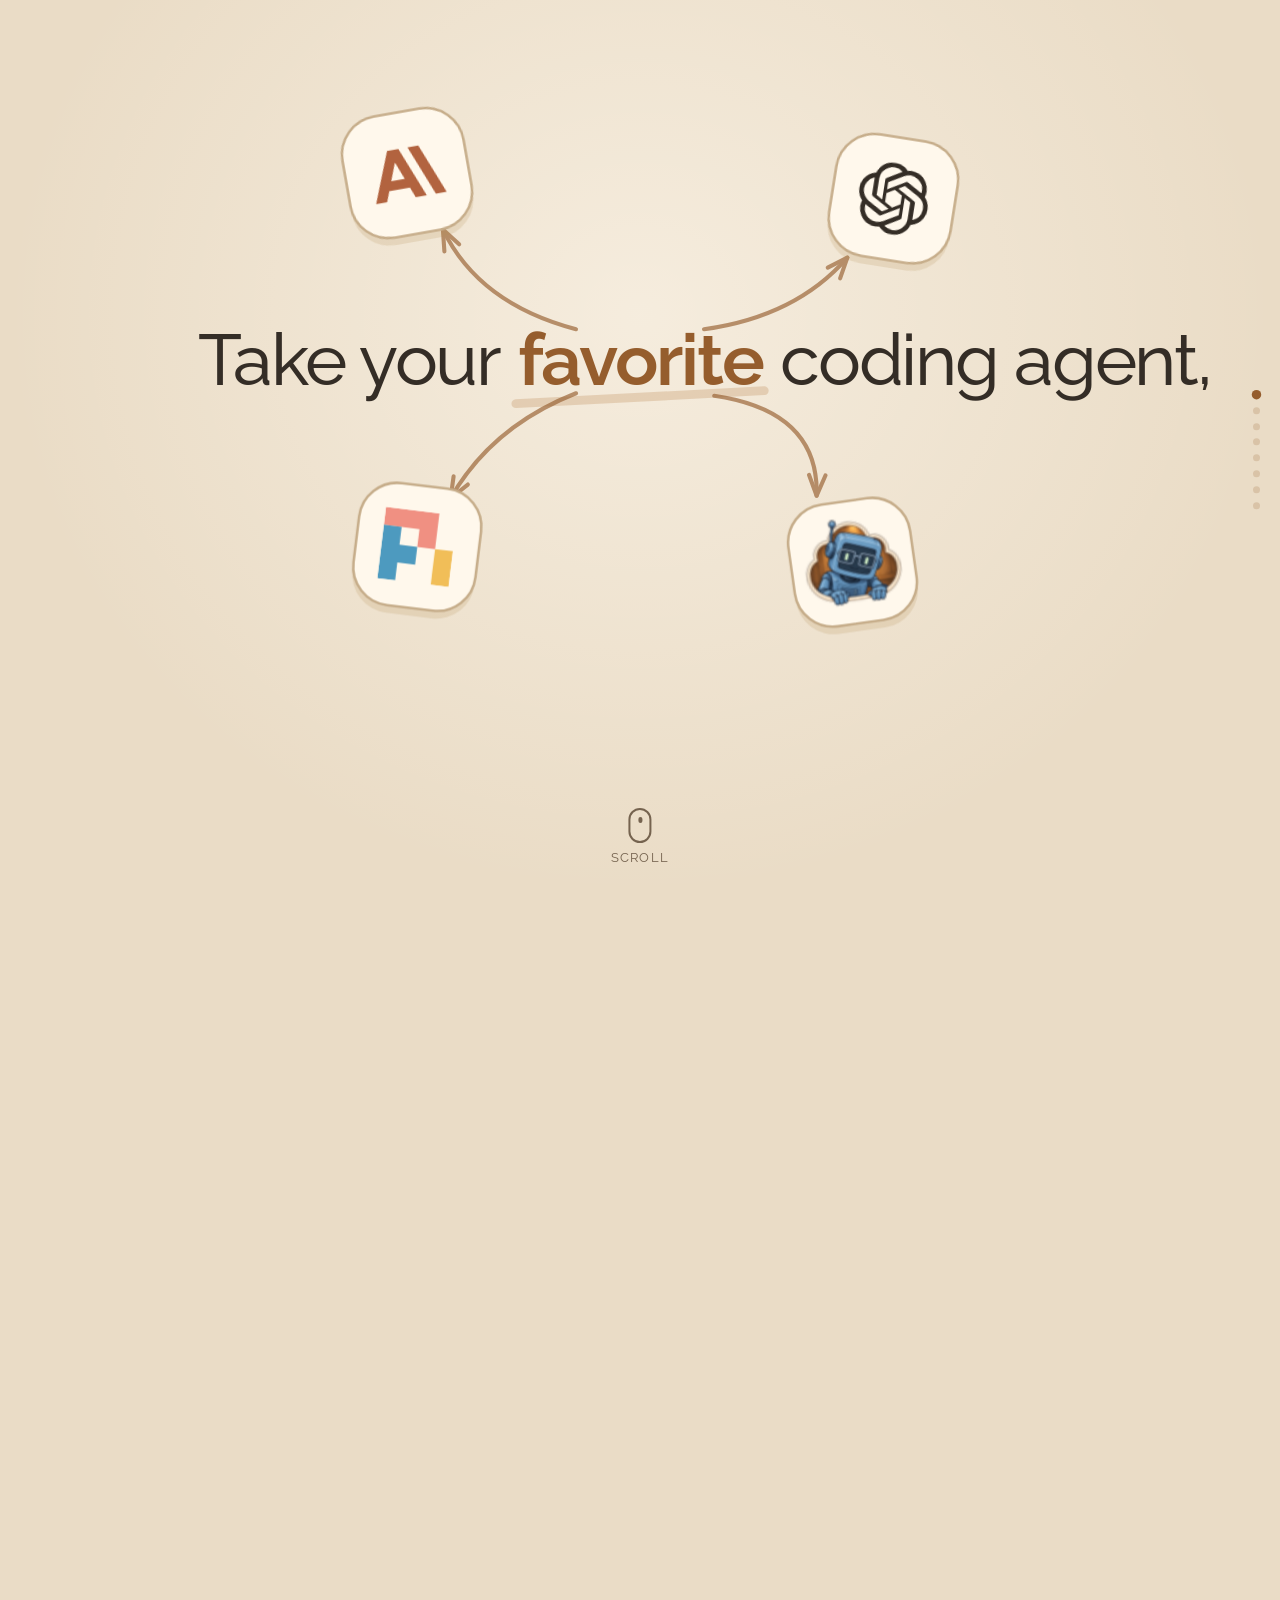
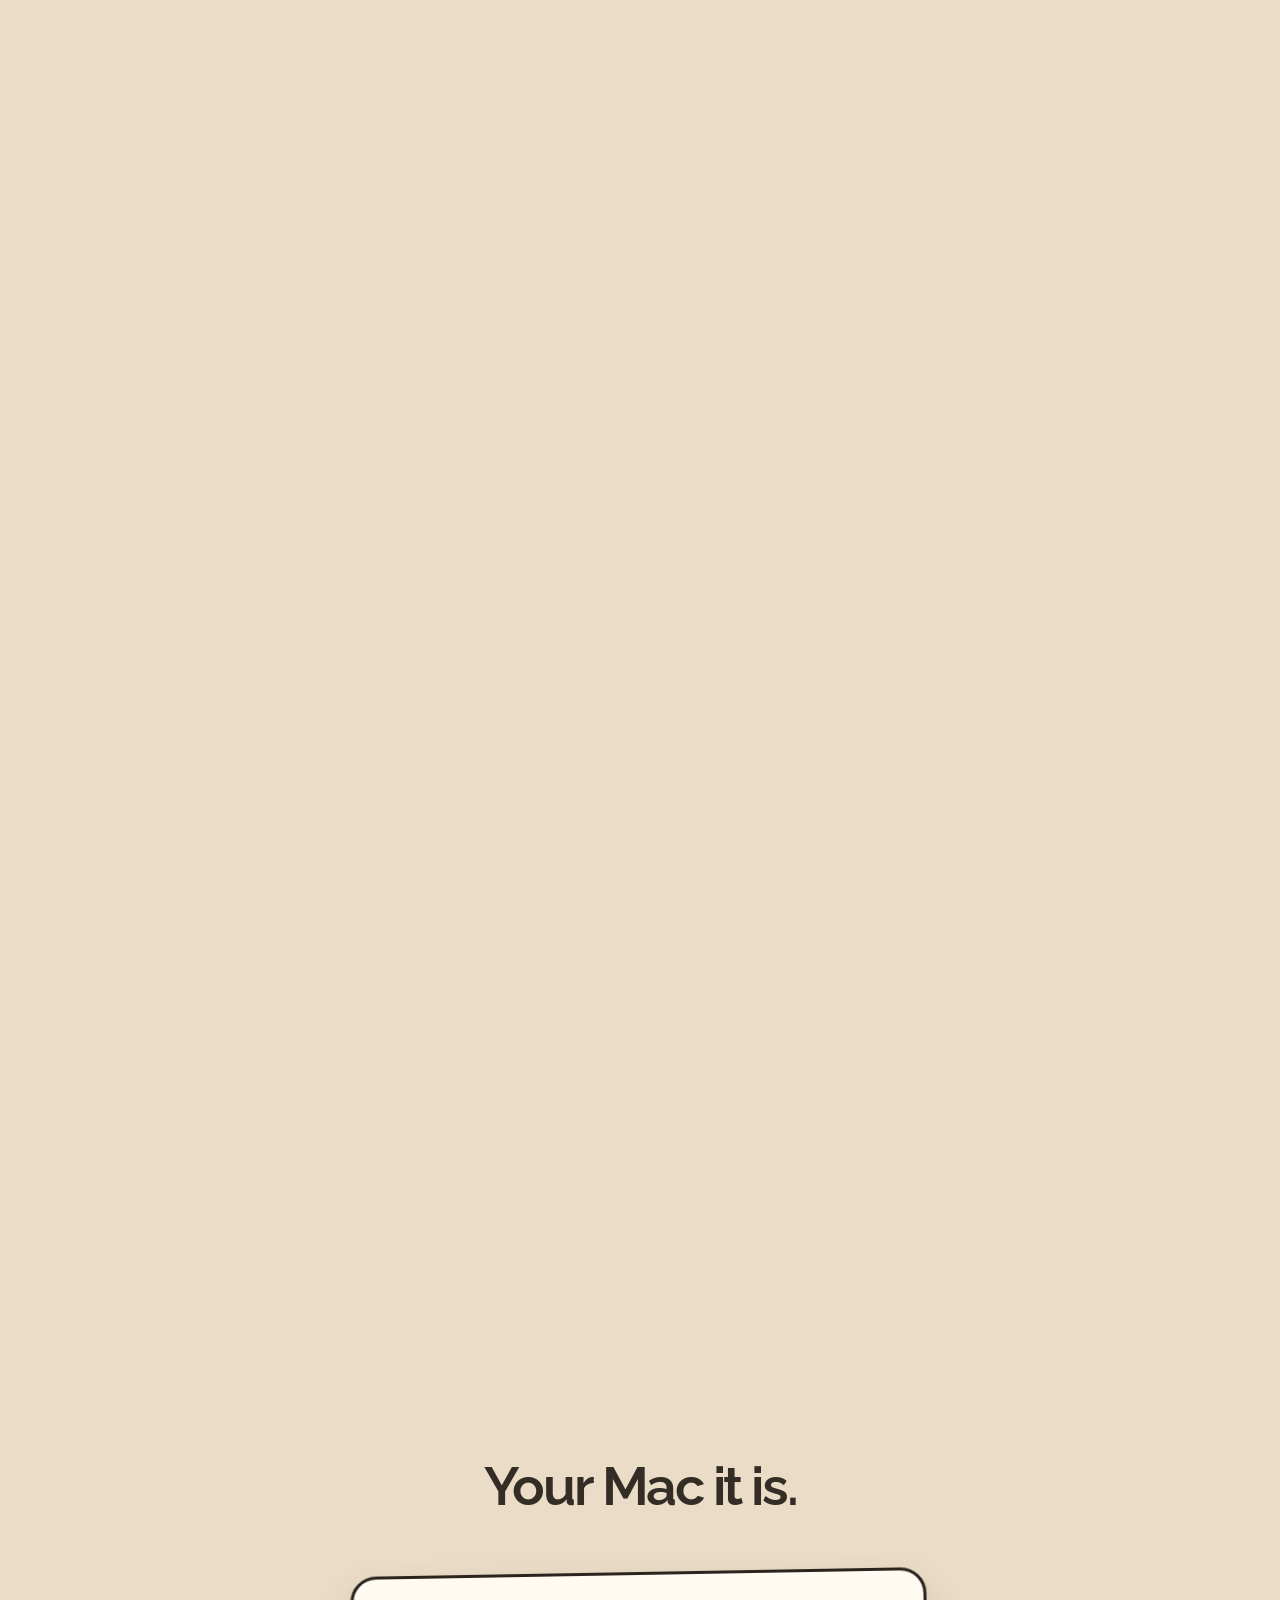
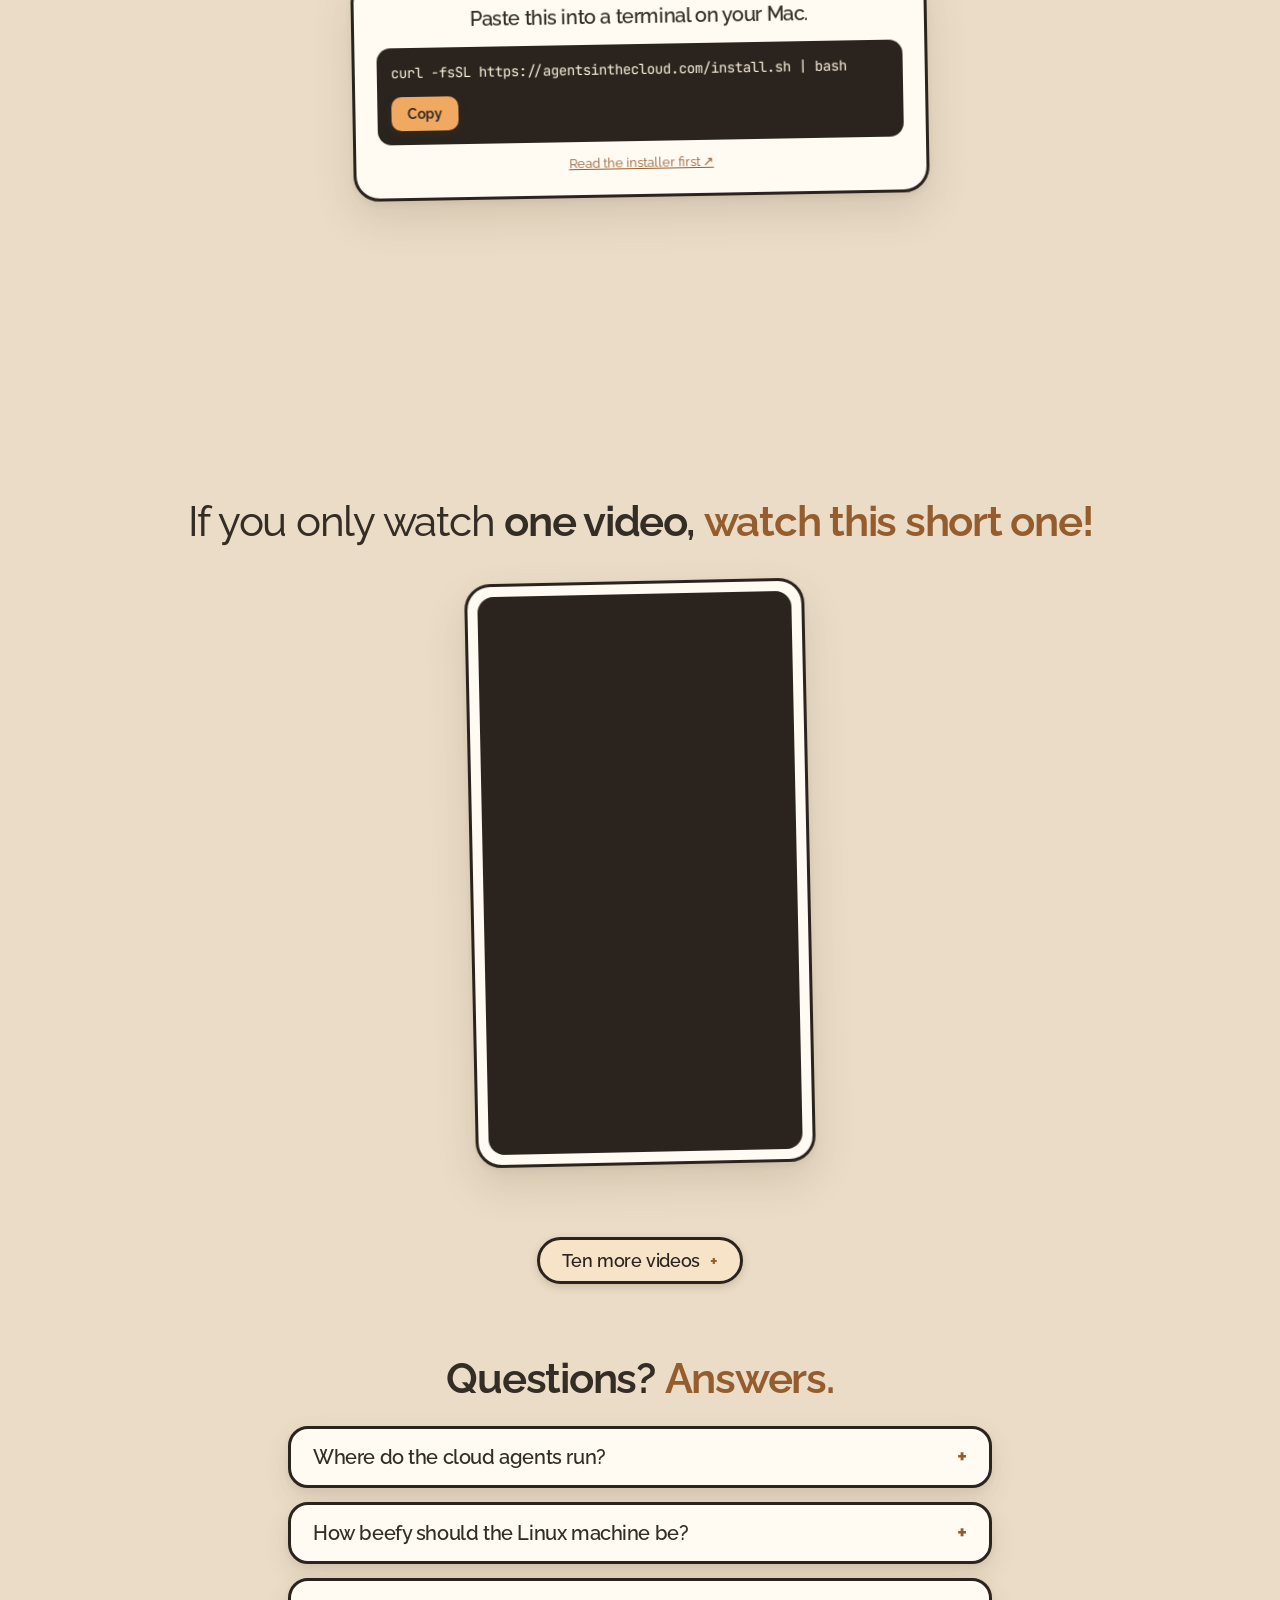
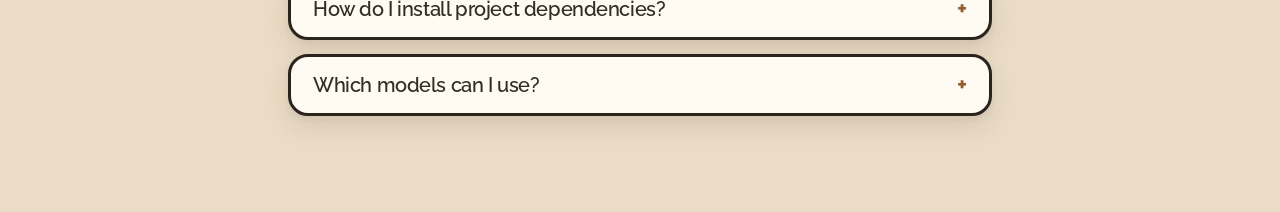
==== index.html @ cf8ebd89 "Add videos and an FAQ below the install steps After installing, people can learn more: one short vid" ====
<!doctype html>
<html lang="en">
<head>
  <meta charset="utf-8">
  <meta name="viewport" content="width=device-width, initial-scale=1">
  <meta name="description" content="AgentsInTheCloud — your coding agents, in their own environments, in the cloud. Free and open source.">
  <meta name="theme-color" content="#eadcc6">
  <link rel="icon" href="/favicon.ico" sizes="16x16 32x32 48x48">
  <link rel="icon" type="image/png" sizes="32x32" href="/favicon-32.png">
  <link rel="icon" type="image/png" sizes="16x16" href="/favicon-16.png">
  <link rel="apple-touch-icon" sizes="180x180" href="/apple-touch-icon.png">
  <title>AgentsInTheCloud</title>
  <link rel="canonical" href="https://agentsinthecloud.com/">
  <!-- link previews (Open Graph is also read by LinkedIn, Slack, Discord, iMessage and WhatsApp) -->
  <meta property="og:type" content="website">
  <meta property="og:site_name" content="AgentsInTheCloud">
  <meta property="og:url" content="https://agentsinthecloud.com/">
  <meta property="og:title" content="AgentsInTheCloud">
  <meta property="og:description" content="Your coding agents, in their own environments, in the cloud. Free and open source.">
  <meta property="og:image" content="https://agentsinthecloud.com/assets/og-image.jpg">
  <meta property="og:image:type" content="image/jpeg">
  <meta property="og:image:width" content="1200">
  <meta property="og:image:height" content="630">
  <meta property="og:image:alt" content="AgentsInTheCloud, with robots forming the A and the T, above a cloud-shaped window full of robots at a workbench.">
  <meta name="twitter:card" content="summary_large_image">
  <meta name="twitter:site" content="@lucasmeijer">
  <meta name="twitter:creator" content="@lucasmeijer">
  <style>
    @font-face { font-family: 'Raleway'; font-style: normal; font-weight: 100 900; font-display: swap; src: url(/assets/fonts/raleway.woff2) format('woff2'); }
    @font-face { font-family: 'JetBrains Mono'; font-style: normal; font-weight: 400; font-display: swap; src: url(/assets/fonts/jetbrains-mono-latin-400-normal.woff2) format('woff2'); }
    :root { color-scheme: light; --font-sans: "Raleway", system-ui, sans-serif; --font-mono: "JetBrains Mono", ui-monospace, Menlo, Consolas, monospace; --color-bg: #eadcc6; --color-text: #342d26; --color-text-muted: #75634f; --color-accent: #955d2d; --ink: #2b241e; font-family: var(--font-sans); background: var(--color-bg); color: var(--color-text); }
    * { box-sizing: border-box; }
    html, body { margin: 0; background: var(--color-bg); }
    :root { font-variant-numeric: lining-nums; }
    body { background: radial-gradient(ellipse at 50% 35%, #fffaf18c, transparent 70%) fixed, var(--color-bg); overflow-x: hidden; }

    /* ---------- pinned story ---------- */
    .story { position: relative; height: 100svh; overflow: hidden; }
    .stage { position: absolute; inset: 0; width: 100%; height: 100%; display: block; }
    /* positioned by story.js so the text sits right under the graphics, in stage units */
    .captions { position: absolute; left: 0; top: 0; width: 100%; text-align: center; pointer-events: none; z-index: 2; }
    .caption { position: absolute; left: 0; right: 0; top: 0; margin: 0 auto; font-size: 1em; font-weight: 450; letter-spacing: -.03em; line-height: 1.2; opacity: 0; visibility: hidden; text-wrap: balance; }
    .caption .strong { font-weight: 650; }
    .caption .accent { font-weight: 650; }
    /* karaoke: words start dim and light up on their beat */
    .caption .kw { color: #342d2633; }
    .sr-only { position: absolute; width: 1px; height: 1px; overflow: hidden; clip: rect(0 0 0 0); white-space: nowrap; }
    .caption .w { display: inline-block; }
    .scroll-hint { position: absolute; left: 50%; bottom: clamp(1rem, 4vh, 2.2rem); transform: translateX(-50%); color: var(--color-text-muted); font-size: .8rem; letter-spacing: .08em; text-transform: uppercase; display: flex; flex-direction: column; align-items: center; gap: .4rem; z-index: 2; }
    .scroll-hint span { display: block; width: 1.4rem; height: 2.2rem; border: 2px solid currentColor; border-radius: 1rem; position: relative; }
    .scroll-hint span::after { content: ""; position: absolute; left: 50%; top: .4rem; width: 4px; height: 6px; margin-left: -2px; border-radius: 2px; background: currentColor; animation: wheel 1.6s ease-in-out infinite; }
    @keyframes wheel { 0% { transform: translateY(0); opacity: 1 } 80% { transform: translateY(.7rem); opacity: 0 } 100% { opacity: 0 } }
    .progress { position: absolute; right: clamp(.6rem, 1.6vw, 1.4rem); top: 50%; transform: translateY(-50%); display: grid; gap: .55rem; z-index: 2; }
    .progress i { display: block; width: 7px; height: 7px; border-radius: 50%; background: #955d2d33; transition: background .3s, transform .3s; }
    .progress i.on { background: var(--color-accent); transform: scale(1.35); }

    /* svg bits */
    .mono { font-family: var(--font-mono); }
    .sans { font-family: var(--font-sans); }
    .beam { fill: none; stroke-linecap: round; }
    .beam-dash { stroke-dasharray: 2 14; animation: flow 1.1s linear infinite; }
    .beam-dash.rev { animation-direction: reverse; }
    @keyframes flow { to { stroke-dashoffset: -32; } }
    .blink { animation: blink 1.1s steps(2, start) infinite; }
    .blink2 { animation: blink 0.7s steps(2, start) infinite; }
    @keyframes blink { to { visibility: hidden; } }
    .glow { animation: glow 2.4s ease-in-out infinite; }
    .spin { transform-box: fill-box; transform-origin: center; animation: spin .8s linear infinite; }
    @keyframes spin { to { transform: rotate(360deg); } }
    @keyframes glow { 50% { opacity: .55; } }

    /* ---------- icons: lift on hover, playful tooltip ---------- */
    .stage { pointer-events: none; }
    .stage .live { pointer-events: auto; cursor: pointer; }
    .stage .hov { transition: transform .18s cubic-bezier(.3, 1.6, .5, 1); transform-box: fill-box; transform-origin: center; }
    .stage .live:hover .hov { transform: translateY(-6px) rotate(-2deg); }
    .stage .live[data-choice]:hover .hov { transform: translateY(-10px) rotate(-1deg); }
    .tip { position: fixed; z-index: 50; width: max-content; max-width: 250px; padding: 12px 14px 11px; border: 2px solid var(--ink); border-radius: 14px; background: #fffaf2; color: var(--color-text); font-size: 13.5px; line-height: 1.45; box-shadow: 0 3px 6px #58432f12, 0 12px 28px #58432f26; pointer-events: none; opacity: 0; transform: translateY(6px) scale(.96) rotate(-1deg); transform-origin: var(--nub, 50%) 100%; transition: opacity .14s, transform .2s cubic-bezier(.3, 1.6, .5, 1); }
    .tip[data-side="bottom"] { transform-origin: var(--nub, 50%) 0; transform: translateY(-6px) scale(.96) rotate(1deg); }
    .tip.on { opacity: 1; transform: none; }
    .tip strong { display: block; font-size: 15px; font-weight: 700; letter-spacing: -.01em; margin-bottom: 2px; }
    .tip em:empty { display: none; }
    .tip em { display: block; margin-top: 6px; font-style: normal; font-weight: 600; font-size: 12px; color: var(--color-accent); }
    .tip::after { content: ""; position: absolute; left: calc(var(--nub, 50%) - 8px); bottom: -9px; width: 14px; height: 14px; background: #fffaf2; border: 2px solid var(--ink); border-top: 0; border-left: 0; transform: rotate(45deg); }
    .tip[data-side="bottom"]::after { bottom: auto; top: -9px; transform: rotate(-135deg); }

    /* ---------- next steps (revealed after picking Mac or server) ---------- */
    .next { min-height: 100svh; padding: clamp(3rem, 9vh, 6rem) 16px 4rem; display: flex; flex-direction: column; align-items: center; justify-content: center; text-align: center; }
    .next[data-kind="mac"] [data-for="server"], .next[data-kind="server"] [data-for="mac"] { display: none; }
    .next-title { margin: 0; font-size: clamp(2rem, 4.4vw, 3.4rem); font-weight: 650; letter-spacing: -.045em; }
    .next-title .accent { color: var(--color-accent); }
    .steps { list-style: none; margin: clamp(2rem, 6vh, 3.5rem) 0 0; padding: 0; display: grid; grid-template-columns: minmax(0, 1fr) minmax(0, 1fr) minmax(0, 1.5fr); gap: clamp(18px, 3vw, 36px); width: min(100%, 72rem); align-items: stretch; }
    .step { min-width: 0; position: relative; background: #fffaf2; border: 3px solid var(--ink); border-radius: 26px; box-shadow: 0 3px 6px #58432f12, 0 18px 40px #58432f26; padding: 34px 22px 24px; display: flex; flex-direction: column; align-items: center; gap: 14px; }
    .step:nth-child(1) { transform: rotate(-1.5deg); }
    .step:nth-child(2) { transform: rotate(1deg); }
    .next[data-kind="mac"] .steps { grid-template-columns: minmax(0, 36rem); justify-content: center; }
    .next[data-kind="mac"] .step--cmd { transform: rotate(-1deg); padding-top: 28px; }
    .why { border: 2px solid var(--ink); background: #f6e3c8; color: var(--ink); border-radius: 999px; padding: 4px 14px; font: 650 13px var(--font-sans); cursor: help; box-shadow: 0 3px 8px #58432f26; transition: transform .18s cubic-bezier(.3, 1.6, .5, 1); }
    .why:hover { transform: translateY(-3px) rotate(-3deg); }
    .step p a { color: var(--color-accent); text-underline-offset: 3px; }
    .hicons { display: flex; gap: 12px; }
    .step p { margin: 0; font-size: clamp(1.05rem, 1.6vw, 1.3rem); font-weight: 550; letter-spacing: -.02em; line-height: 1.3; text-wrap: balance; }
    .num { position: absolute; top: -20px; left: 50%; margin-left: -20px; width: 40px; height: 40px; border-radius: 50%; display: grid; place-items: center; background: var(--color-accent); color: #fff8ec; font-weight: 700; border: 3px solid var(--ink); }
    .hicon { display: grid; place-items: center; width: 78px; height: 78px; border-radius: 24px; background: #fff8ec; border: 1.5px solid #c6ad8a; box-shadow: 0 5px 12px #58432f26; transition: transform .18s cubic-bezier(.3, 1.6, .5, 1); }
    a.hicon:hover { transform: translateY(-6px) rotate(-3deg); }
    .hicon img { width: 46px; height: 46px; object-fit: contain; }
    .cmd { width: 100%; background: var(--ink); border-radius: 14px; padding: 14px; text-align: left; }
    .cmd code { display: block; color: #fff4df; font: 14px/1.7 var(--font-mono); white-space: pre-wrap; overflow-wrap: anywhere; }
    .copy { margin-top: 12px; border: 0; border-radius: 10px; padding: 9px 16px; background: #f0a960; color: var(--ink); font: 650 14px var(--font-sans); cursor: pointer; box-shadow: 0 3px 8px #58432f33; }
    .copy:active { transform: translateY(2px); box-shadow: 0 1px 3px #58432f26; }

    /* ---------- learn more: one video, more videos, FAQ ---------- */
    .learn { padding: 2rem 16px 6rem; display: flex; flex-direction: column; align-items: center; gap: clamp(3rem, 8vh, 5rem); }
    .learn h2 { margin: 0; font-size: clamp(1.8rem, 3.4vw, 2.6rem); font-weight: 450; letter-spacing: -.03em; line-height: 1.1; text-align: center; text-wrap: balance; }
    .learn h2 .strong, .learn h2 .accent { font-weight: 650; }
    .learn h2 .accent { color: var(--color-accent); }
    .one-video { display: flex; flex-direction: column; align-items: center; gap: clamp(1.5rem, 4vh, 2.5rem); }
    .frame { background: #fffaf2; border: 3px solid var(--ink); border-radius: 26px; box-shadow: 0 3px 6px #58432f12, 0 18px 40px #58432f26; padding: 10px; }
    .frame .video { border-radius: 16px; overflow: hidden; background: var(--ink); }
    .video iframe { display: block; width: 100%; height: 100%; border: 0; }
    .one-video .frame { width: min(100%, 340px); transform: rotate(-1.2deg); }
    .one-video .video { aspect-ratio: 1080 / 1920; }
    .more { width: min(100%, 72rem); text-align: center; }
    .more > summary, .faq summary { list-style: none; cursor: pointer; }
    .more > summary::-webkit-details-marker, .faq summary::-webkit-details-marker { display: none; }
    .more > summary { display: flex; width: fit-content; margin: 0 auto; align-items: center; gap: 10px; border: 3px solid var(--ink); background: #f6e3c8; color: var(--ink); border-radius: 999px; padding: 10px 22px; font-size: 1.15rem; font-weight: 550; letter-spacing: -.02em; box-shadow: 0 3px 8px #58432f33; transition: transform .18s cubic-bezier(.3, 1.6, .5, 1); }
    .more > summary:hover { transform: translateY(-3px) rotate(-1.5deg); }
    .more > summary::after, .faq summary::after { content: "+"; font-weight: 700; color: var(--color-accent); transition: transform .2s; }
    .more[open] > summary::after, .faq details[open] summary::after { transform: rotate(45deg); }
    .video-grid { list-style: none; margin: 2.5rem 0 0; padding: 0; width: 100%; display: grid; grid-template-columns: repeat(auto-fill, minmax(min(100%, 26rem), 1fr)); gap: clamp(20px, 3vw, 36px); }
    .video-grid li { display: flex; flex-direction: column; gap: 12px; text-align: left; }
    .video-grid li:nth-child(odd) .frame { transform: rotate(-.6deg); }
    .video-grid li:nth-child(even) .frame { transform: rotate(.6deg); }
    .video-grid h3 { margin: 0 6px; font-size: clamp(1.1rem, 1.6vw, 1.3rem); font-weight: 550; letter-spacing: -.02em; }
    .video-grid .video { aspect-ratio: 16 / 9; }
    .faq { width: min(100%, 44rem); display: flex; flex-direction: column; gap: 1.5rem; }
    .faq-list { display: grid; gap: 14px; }
    .faq details { background: #fffaf2; border: 3px solid var(--ink); border-radius: 20px; box-shadow: 0 3px 6px #58432f12, 0 10px 24px #58432f1f; }
    .faq summary { display: flex; justify-content: space-between; align-items: center; gap: 16px; padding: 16px 22px; font-size: clamp(1.1rem, 1.6vw, 1.3rem); font-weight: 550; letter-spacing: -.02em; }
    .faq summary::after { font-size: 1.5rem; line-height: 1; }
    .faq details p { margin: 0; padding: 0 22px 18px; font-size: clamp(1.05rem, 1.4vw, 1.15rem); font-weight: 450; letter-spacing: -.01em; line-height: 1.5; color: var(--color-text); }
    .small { font-size: 13px; color: var(--color-accent); }
    @media (max-width: 1120px) { .steps { grid-template-columns: minmax(0, 36rem); justify-content: center; gap: 34px; } }
    @media (max-width: 760px) { .step:nth-child(n) { transform: none; } }
    @media (prefers-reduced-motion: reduce) { .beam-dash, .blink, .blink2, .glow, .spin, .scroll-hint span::after { animation: none; } }
  </style>
</head>
<body>

<section class="story" id="story">
  <div class="progress" aria-hidden="true"><i></i><i></i><i></i><i></i><i></i><i></i><i></i><i></i></div>
  <div class="scroll-hint" aria-hidden="true"><span></span>Scroll</div>

  <svg class="stage" id="stage" viewBox="0 225 1600 905" preserveAspectRatio="xMidYMid meet" role="img" aria-label="An animated story: coding agents move from your laptop into isolated cloud environments.">
    <defs>
      <filter id="card-shadow" x="-30%" y="-30%" width="160%" height="160%"><feGaussianBlur stdDeviation="10"/></filter>
      <filter id="tile-shadow" x="-40%" y="-40%" width="180%" height="180%"><feGaussianBlur stdDeviation="5"/></filter>
      <filter id="soft" x="-20%" y="-20%" width="140%" height="140%"><feGaussianBlur stdDeviation="14"/></filter>
      <filter id="softer" x="-50%" y="-50%" width="200%" height="200%"><feGaussianBlur stdDeviation="30"/></filter>
      <linearGradient id="wallpaper" x1="0" y1="0" x2="0.4" y2="1">
        <stop offset="0" stop-color="#f6c48a"/><stop offset=".5" stop-color="#d9825a"/><stop offset="1" stop-color="#7b4b5e"/>
      </linearGradient>
      <linearGradient id="closetIn" x1="0" y1="0" x2="0" y2="1">
        <stop offset="0" stop-color="#4a372b"/><stop offset=".55" stop-color="#5e4636"/><stop offset="1" stop-color="#3b2c22"/>
      </linearGradient>
      <radialGradient id="lampGlow" cx=".5" cy="0" r="1">
        <stop offset="0" stop-color="#ffd58a" stop-opacity=".75"/><stop offset=".6" stop-color="#ffc66b" stop-opacity=".12"/><stop offset="1" stop-color="#ffc66b" stop-opacity="0"/>
      </radialGradient>
      <radialGradient id="cloudFill" cx=".38" cy=".2" r=".95">
        <stop offset="0" stop-color="#fff6dc"/><stop offset=".55" stop-color="#edddba"/><stop offset="1" stop-color="#bca583"/>
      </radialGradient>
      <linearGradient id="cloudRim" x1="0" y1="0" x2=".3" y2="1"><stop stop-color="#fff9e5"/><stop offset=".5" stop-color="#dfc9a6"/><stop offset="1" stop-color="#947e63"/></linearGradient>
      <linearGradient id="aluLid" x1="0" y1="0" x2=".8" y2="1"><stop stop-color="#ece5cf"/><stop offset=".35" stop-color="#bac0b6"/><stop offset=".7" stop-color="#838f8b"/><stop offset="1" stop-color="#525f5f"/></linearGradient>
      <linearGradient id="aluBase" x1="0" y1="0" x2="0" y2="1"><stop stop-color="#e6e4d2"/><stop offset=".25" stop-color="#bac2b8"/><stop offset=".62" stop-color="#929f99"/><stop offset="1" stop-color="#556965"/></linearGradient>
      <linearGradient id="miniTop" x1="0" y1="0" x2=".8" y2="1"><stop stop-color="#ecdfbe"/><stop offset=".55" stop-color="#bfc5b6"/><stop offset="1" stop-color="#889991"/></linearGradient>
      <linearGradient id="miniFront" x1="0" y1="0" x2="0" y2="1"><stop stop-color="#a4b3a6"/><stop offset="1" stop-color="#5f7770"/></linearGradient>
      <linearGradient id="bezel" x1="0" y1="0" x2="1" y2="1"><stop stop-color="#3b4240"/><stop offset=".5" stop-color="#202b2c"/><stop offset="1" stop-color="#111b1d"/></linearGradient>
      <linearGradient id="choicePaper" x1="0" y1="0" x2=".65" y2="1"><stop stop-color="#fffaf0"/><stop offset=".6" stop-color="#f7eddc"/><stop offset="1" stop-color="#e8d8bd"/></linearGradient>
      <linearGradient id="choiceButton" x1="0" y1="0" x2="0" y2="1"><stop stop-color="#b77c48"/><stop offset=".45" stop-color="#986039"/><stop offset="1" stop-color="#77492d"/></linearGradient>
      <filter id="paint-grain" x="0" y="0" width="100%" height="100%">
        <feTurbulence type="fractalNoise" baseFrequency=".65" numOctaves="3" seed="8" result="grain"/>
        <feColorMatrix in="grain" type="saturate" values="0"/>
        <feComponentTransfer><feFuncA type="linear" slope=".12"/></feComponentTransfer>
        <feBlend in="SourceGraphic" mode="multiply"/>
        <feComposite in2="SourceGraphic" operator="in"/>
      </filter>
      <clipPath id="screenClip"><rect x="0" y="0" width="640" height="400" rx="10"/></clipPath>
      <marker id="arrowhead" markerWidth="8" markerHeight="8" refX="6" refY="3" orient="auto"><path d="M1 1 L6 3 L1 5" fill="none" stroke="#955d2d" stroke-linecap="round" stroke-linejoin="round"/></marker>
      <!-- brand marks, as on the homepage -->
      <symbol id="brand-claude" viewBox="0 0 24 24"><path fill="#b2633f" d="M17.3041 3.541h-3.6718l6.696 16.918H24Zm-10.6082 0L0 20.459h3.7442l1.3693-3.5527h7.0052l1.3693 3.5528h3.7442L10.5363 3.5409Zm-.3712 10.2232 2.2914-5.9456 2.2914 5.9456Z"/></symbol>
      <symbol id="brand-codex" viewBox="0 0 24 24"><path fill="#342d26" d="M22.2819 9.8211a5.9847 5.9847 0 0 0-.5157-4.9108 6.0462 6.0462 0 0 0-6.5098-2.9A6.0651 6.0651 0 0 0 4.9807 4.1818a5.9847 5.9847 0 0 0-3.9977 2.9 6.0462 6.0462 0 0 0 .7427 7.0966 5.98 5.98 0 0 0 .511 4.9107 6.051 6.051 0 0 0 6.5146 2.9001A5.9847 5.9847 0 0 0 13.2599 24a6.0557 6.0557 0 0 0 5.7718-4.2058 5.9894 5.9894 0 0 0 3.9977-2.9001 6.0557 6.0557 0 0 0-.7475-7.0729zm-9.022 12.6081a4.4755 4.4755 0 0 1-2.8764-1.0408l.1419-.0804 4.7783-2.7582a.7948.7948 0 0 0 .3927-.6813v-6.7369l2.02 1.1686a.071.071 0 0 1 .038.052v5.5826a4.504 4.504 0 0 1-4.4945 4.4944zm-9.6607-4.1254a4.4708 4.4708 0 0 1-.5346-3.0137l.142.0852 4.783 2.7582a.7712.7712 0 0 0 .7806 0l5.8428-3.3685v2.3324a.0804.0804 0 0 1-.0332.0615L9.74 19.9502a4.4992 4.4992 0 0 1-6.1408-1.6464zM2.3408 7.8956a4.485 4.485 0 0 1 2.3655-1.9728V11.6a.7664.7664 0 0 0 .3879.6765l5.8144 3.3543-2.0201 1.1685a.0757.0757 0 0 1-.071 0l-4.8303-2.7865A4.504 4.504 0 0 1 2.3408 7.872zm16.5963 3.8558L13.1038 8.364 15.1192 7.2a.0757.0757 0 0 1 .071 0l4.8303 2.7913a4.4944 4.4944 0 0 1-.6765 8.1042v-5.6772a.79.79 0 0 0-.407-.667zm2.0107-3.0231l-.142-.0852-4.7735-2.7818a.7759.7759 0 0 0-.7854 0L9.409 9.2297V6.8974a.0662.0662 0 0 1 .0284-.0615l4.8303-2.7866a4.4992 4.4992 0 0 1 6.6802 4.66zM8.3065 12.863l-2.02-1.1638a.0804.0804 0 0 1-.038-.0567V6.0742a4.4992 4.4992 0 0 1 7.3757-3.4537l-.142.0805L8.704 5.459a.7948.7948 0 0 0-.3927.6813zm1.0976-2.3654l2.602-1.4998 2.6069 1.4998v2.9994l-2.5974 1.4997-2.6067-1.4997Z"/></symbol>
      <symbol id="brand-pi" viewBox="0 0 24 24"><path d="M18 12h-6V6H0V0h18v12Z" fill="#F09082"/><path d="M6 24H0V6h6v6h6v6H6v6Z" fill="#4D9ABF"/><path d="M24 24h-6V12h6v12Z" fill="#F1BE58"/></symbol>

      <!-- ===== app icons (60x60) ===== -->
      <symbol id="spark" viewBox="-50 -50 100 100">
        <g fill="#d97757">
          <path d="M-5 -46 L5 -46 L3 -6 L-3 -6 Z"/><path d="M-5 -46 L5 -46 L3 -6 L-3 -6 Z" transform="rotate(32)"/>
          <path d="M-5 -46 L5 -46 L3 -6 L-3 -6 Z" transform="rotate(68)"/><path d="M-5 -46 L5 -46 L3 -6 L-3 -6 Z" transform="rotate(105)"/>
          <path d="M-5 -46 L5 -46 L3 -6 L-3 -6 Z" transform="rotate(140)"/><path d="M-5 -46 L5 -46 L3 -6 L-3 -6 Z" transform="rotate(178)"/>
          <path d="M-5 -46 L5 -46 L3 -6 L-3 -6 Z" transform="rotate(214)"/><path d="M-5 -46 L5 -46 L3 -6 L-3 -6 Z" transform="rotate(250)"/>
          <path d="M-5 -46 L5 -46 L3 -6 L-3 -6 Z" transform="rotate(288)"/><path d="M-5 -46 L5 -46 L3 -6 L-3 -6 Z" transform="rotate(324)"/>
          <circle r="9"/>
        </g>
      </symbol>
      <symbol id="icon-claude" viewBox="0 0 60 60">
        <rect x="2" y="2" width="56" height="56" rx="14" fill="#f4ece0" stroke="#2b241e" stroke-width="2.5"/>
        <use href="#spark" x="12" y="12" width="36" height="36"/>
      </symbol>
      <symbol id="icon-chrome" viewBox="0 0 60 60">
        <circle cx="30" cy="30" r="27" fill="#f2f2f2" stroke="#2b241e" stroke-width="2.5"/>
        <path d="M30 30 L6.6 16.5 A27 27 0 0 1 53.4 16.5 Z" fill="#e2574c"/>
        <path d="M30 30 L53.4 16.5 A27 27 0 0 1 30 57 Z" fill="#f4c443"/>
        <path d="M30 30 L30 57 A27 27 0 0 1 6.6 16.5 Z" fill="#3fa45b"/>
        <circle cx="30" cy="30" r="12" fill="#fff"/><circle cx="30" cy="30" r="9" fill="#4a86e8"/>
        <circle cx="30" cy="30" r="27" fill="none" stroke="#2b241e" stroke-width="2.5"/>
      </symbol>
      <symbol id="icon-ghostty" viewBox="0 0 60 60">
        <rect x="2" y="2" width="56" height="56" rx="14" fill="#2a2638" stroke="#2b241e" stroke-width="2.5"/>
        <path d="M17 46 V27 a13 13 0 0 1 26 0 V46 l-4.5 -4 -4.5 4 -4 -4 -4 4 -4.5 -4 Z" fill="#f4f1ff"/>
        <circle cx="25" cy="28" r="2.6" fill="#2a2638"/><circle cx="35" cy="28" r="2.6" fill="#2a2638"/>
      </symbol>
      <symbol id="icon-vscode" viewBox="0 0 60 60">
        <rect x="2" y="2" width="56" height="56" rx="14" fill="#f4f7fb" stroke="#2b241e" stroke-width="2.5"/>
        <path d="M40 10 L48 14 V46 L40 50 L20 32 L13 38 L9 36 V24 L13 22 L20 28 Z M40 21 L28 30 L40 39 Z" fill="#2f80ed" fill-rule="evenodd"/>
        <path d="M40 10 L48 14 V46 L40 50 Z" fill="#1a63c7"/>
      </symbol>
      <symbol id="icon-codex" viewBox="0 0 60 60">
        <rect x="2" y="2" width="56" height="56" rx="14" fill="#111" stroke="#2b241e" stroke-width="2.5"/>
        <path d="M17 22 L27 30 L17 38" fill="none" stroke="#fff" stroke-width="4" stroke-linecap="round" stroke-linejoin="round"/>
        <path d="M31 39 H43" stroke="#fff" stroke-width="4" stroke-linecap="round"/>
      </symbol>
      <symbol id="icon-pi" viewBox="0 0 60 60">
        <rect x="2" y="2" width="56" height="56" rx="14" fill="#fff" stroke="#2b241e" stroke-width="2.5"/>
        <path d="M15 21 H45 M24 21 C24 32 22 38 18 43 M36 21 V38 C36 42 38 43 42 41" fill="none" stroke="#111" stroke-width="4.5" stroke-linecap="round"/>
      </symbol>
      <symbol id="icon-finder" viewBox="0 0 60 60">
        <rect x="2" y="2" width="56" height="56" rx="14" fill="#6fb6f2" stroke="#2b241e" stroke-width="2.5"/>
        <path d="M30 2 C26 20 26 34 32 38 L28 58 H44 A14 14 0 0 0 58 44 V16 A14 14 0 0 0 44 2 Z" fill="#e8f3fd"/>
        <path d="M20 20 V26 M40 20 V26 M18 41 Q30 49 42 41" stroke="#2b241e" stroke-width="2.6" fill="none" stroke-linecap="round"/>
      </symbol>
      <symbol id="icon-trash" viewBox="0 0 60 60">
        <path d="M14 14 H46 L42 54 H18 Z" fill="#e9eef2" stroke="#2b241e" stroke-width="2.5" stroke-linejoin="round"/>
        <path d="M24 22 L25 46 M30 22 V46 M36 22 L35 46" stroke="#9aa6b0" stroke-width="2"/>
      </symbol>

      <!-- ===== app contents (520x294) ===== -->
      <symbol id="c-claude" viewBox="0 0 520 294">
        <rect width="520" height="294" fill="#1f1b18"/>
        <g class="mono" font-size="14" fill="#e9e1d6">
          <rect x="14" y="12" width="300" height="56" rx="6" fill="none" stroke="#d97757" stroke-width="1.5"/>
          <text x="28" y="36" fill="#d97757">✻ <tspan fill="#f5ede2" font-weight="700">Welcome to Claude Code!</tspan></text>
          <text x="28" y="56" fill="#8f8478" font-size="12">cwd: ~/app</text>
          <text x="16" y="96"><tspan fill="#8f8478">&gt;</tspan> fix the flaky login test</text>
          <text x="16" y="126"><tspan fill="#d97757">●</tspan> Read(src/auth/login.test.ts)</text>
          <text x="16" y="146" fill="#8f8478">  ⎿ Read 84 lines</text>
          <text x="16" y="172"><tspan fill="#d97757">●</tspan> Update(src/auth/login.ts)</text>
          <text x="16" y="192" fill="#8f8478">  ⎿ <tspan fill="#7fc27a">+3</tspan> <tspan fill="#e0796d">−1</tspan></text>
          <text x="16" y="218"><tspan fill="#d97757">●</tspan> Bash(npm test)</text>
          <text x="16" y="238" fill="#8f8478">  ⎿ <tspan fill="#7fc27a">42 passed</tspan></text>
          <text x="16" y="272" fill="#d97757">✻ <tspan font-style="italic">Thinking…</tspan></text>
        </g>
      </symbol>
      <symbol id="c-claude-welcome" viewBox="0 0 520 294">
        <rect width="520" height="294" fill="#1f1b18"/>
        <rect x="12" y="16" width="496" height="150" rx="6" fill="none" stroke="#d97757" stroke-width="1.5"/>
        <rect x="24" y="9" width="132" height="14" fill="#1f1b18"/>
        <text x="30" y="20" class="mono" font-size="12" fill="#d97757">Claude Code v2.1</text>
        <g class="mono" font-size="12" fill="#e9e1d6">
          <text x="132" y="48" text-anchor="middle" font-weight="700" font-size="14" fill="#f5ede2">Welcome back!</text>
          <!-- the blocky mascot -->
          <g transform="translate(96 62) scale(1.3)" fill="#d97757">
            <rect x="7" y="0" width="42" height="21"/>
            <rect x="0" y="7" width="7" height="7"/><rect x="49" y="7" width="7" height="7"/>
            <rect x="10" y="21" width="4" height="7"/><rect x="17" y="21" width="4" height="7"/><rect x="35" y="21" width="4" height="7"/><rect x="42" y="21" width="4" height="7"/>
            <rect x="15" y="5" width="4" height="6" fill="#1f1b18"/><rect x="37" y="5" width="4" height="6" fill="#1f1b18"/>
          </g>
          <text x="132" y="126" text-anchor="middle" fill="#8f8478">Opus · Claude Max</text>
          <text x="132" y="144" text-anchor="middle" fill="#8f8478">~/app</text>
          <path d="M252 30 V152" stroke="#d9775766"/>
          <text x="266" y="44" font-weight="700" fill="#d97757">Tips for getting started</text>
          <text x="266" y="64">Run /init to create a CLAUDE.md</text>
          <path d="M266 82 H494" stroke="#d9775744"/>
          <text x="266" y="102" font-weight="700" fill="#d97757">Recent activity</text>
          <text x="266" y="122" fill="#8f8478">No recent activity</text>
          <path d="M12 206 H508 M12 246 H508" stroke="#6b625a"/>
          <text x="18" y="231" font-size="14"><tspan fill="#e9e1d6">&gt; </tspan><tspan fill="#8f8478">Try "fix the flaky login test"</tspan></text>
          <text x="18" y="268" font-size="11" fill="#8f8478">? for shortcuts</text>
        </g>
      </symbol>
      <symbol id="c-page" viewBox="0 0 520 294">
        <rect width="520" height="294" fill="#fbf7f1"/>
        <rect width="520" height="40" fill="#955d2d"/>
        <circle cx="26" cy="20" r="9" fill="#f6d7b0"/>
        <rect x="44" y="15" width="70" height="10" rx="5" fill="#f6d7b0"/>
        <rect x="380" y="14" width="50" height="12" rx="6" fill="#f6d7b080"/><rect x="440" y="14" width="60" height="12" rx="6" fill="#f6d7b080"/>
        <rect x="150" y="66" width="220" height="196" rx="12" fill="#fff" stroke="#e2d6c6" stroke-width="2"/>
        <text x="260" y="102" text-anchor="middle" class="sans" font-weight="700" font-size="20" fill="#342d26">Sign in</text>
        <rect x="174" y="122" width="172" height="28" rx="7" fill="#f4eee6" stroke="#e2d6c6"/>
        <rect x="174" y="160" width="172" height="28" rx="7" fill="#f4eee6" stroke="#e2d6c6"/>
        <rect x="182" y="132" width="70" height="8" rx="4" fill="#cbbba6"/><rect x="182" y="170" width="50" height="8" rx="4" fill="#cbbba6"/>
        <rect x="174" y="204" width="172" height="34" rx="9" fill="#955d2d"/>
        <text x="260" y="226" text-anchor="middle" class="sans" font-weight="600" font-size="14" fill="#fff">Continue</text>
      </symbol>
      <symbol id="c-ghostty" viewBox="0 0 520 294">
        <rect width="520" height="294" fill="#221e2c"/>
        <g class="mono" font-size="14" fill="#e6e1f5">
          <text x="16" y="30"><tspan fill="#a58cf0">~/app</tspan> <tspan fill="#7fc27a">❯</tspan> npm test</text>
          <text x="16" y="56"><tspan fill="#221e2c" style="paint-order:stroke" stroke="#7fc27a" stroke-width="16"> PASS </tspan> src/auth/login.test.ts</text>
          <text x="16" y="80"><tspan fill="#221e2c" style="paint-order:stroke" stroke="#7fc27a" stroke-width="16"> PASS </tspan> src/api/user.test.ts</text>
          <text x="16" y="106">Tests:  <tspan fill="#7fc27a">42 passed</tspan>, 42 total</text>
          <text x="16" y="126" fill="#8a84a0">Time:   3.21 s</text>
          <text x="16" y="160"><tspan fill="#a58cf0">~/app</tspan> <tspan fill="#7fc27a">❯</tspan> git status -s</text>
          <text x="16" y="184"><tspan fill="#e0b65b"> M</tspan> src/auth/login.ts</text>
          <text x="16" y="218"><tspan fill="#a58cf0">~/app</tspan> <tspan fill="#7fc27a">❯</tspan> <tspan class="blink">█</tspan></text>
        </g>
      </symbol>
      <symbol id="c-vscode" viewBox="0 0 520 294">
        <rect width="520" height="294" fill="#1e1e22"/>
        <rect width="34" height="294" fill="#2c2c33"/>
        <g fill="#8b8b96"><rect x="9" y="12" width="16" height="16" rx="3"/><rect x="9" y="44" width="16" height="16" rx="8"/><rect x="9" y="76" width="16" height="16" rx="3"/></g>
        <rect x="34" width="122" height="294" fill="#25252b"/>
        <g class="sans" font-size="11" fill="#b9b9c4">
          <text x="44" y="22" font-size="9" letter-spacing="1" fill="#8b8b96">EXPLORER</text>
          <text x="44" y="46">▾ src</text><text x="58" y="66">▾ auth</text>
          <rect x="34" y="72" width="122" height="20" fill="#37373f"/>
          <text x="72" y="86" fill="#fff">login.ts</text><text x="72" y="106">login.test.ts</text>
          <text x="58" y="126">▸ api</text><text x="44" y="146">package.json</text><text x="44" y="166">README.md</text>
        </g>
        <rect x="156" width="364" height="26" fill="#25252b"/>
        <rect x="156" width="96" height="26" fill="#1e1e22"/>
        <text x="170" y="17" class="sans" font-size="11" fill="#fff">login.ts</text>
        <g class="mono" font-size="12.5">
          <g fill="#6b6b78"><text x="166" y="52">1</text><text x="166" y="72">2</text><text x="166" y="92">3</text><text x="166" y="112">4</text><text x="166" y="132">5</text><text x="166" y="152">6</text><text x="166" y="172">7</text></g>
          <text x="186" y="52"><tspan fill="#c586c0">import</tspan><tspan fill="#d4d4d4"> { signIn } </tspan><tspan fill="#c586c0">from</tspan><tspan fill="#ce9178"> './api'</tspan></text>
          <text x="186" y="92"><tspan fill="#569cd6">export async function</tspan><tspan fill="#dcdcaa"> login</tspan><tspan fill="#d4d4d4">(u, p) {</tspan></text>
          <text x="186" y="112"><tspan fill="#569cd6">  const</tspan><tspan fill="#9cdcfe"> res</tspan><tspan fill="#d4d4d4"> = </tspan><tspan fill="#c586c0">await</tspan><tspan fill="#dcdcaa"> signIn</tspan><tspan fill="#d4d4d4">(u, p)</tspan></text>
          <rect x="182" y="118" width="330" height="20" fill="#2f7a3a55"/>
          <text x="186" y="132"><tspan fill="#c586c0">  if</tspan><tspan fill="#d4d4d4"> (!res.ok) </tspan><tspan fill="#c586c0">return</tspan><tspan fill="#dcdcaa"> retry</tspan><tspan fill="#d4d4d4">()</tspan></text>
          <text x="186" y="152"><tspan fill="#c586c0">  return</tspan><tspan fill="#9cdcfe"> res</tspan><tspan fill="#d4d4d4">.session</tspan></text>
          <text x="186" y="172" fill="#d4d4d4">}</text>
        </g>
        <rect y="274" width="520" height="20" fill="#2f80ed"/>
        <text x="44" y="288" class="sans" font-size="10" fill="#fff">main ✓   Ln 5, Col 32   TypeScript</text>
      </symbol>

      <!-- ===== app windows (520x320) ===== -->
      <symbol id="w-claude" viewBox="0 0 520 320">
        <rect x="1.5" y="1.5" width="517" height="317" rx="12" fill="#1f1b18" stroke="#2b241e" stroke-width="3"/>
        <path d="M1.5 27 V13.5 a12 12 0 0 1 12 -12 h493 a12 12 0 0 1 12 12 V27 Z" fill="#3a332d"/>
        <circle cx="18" cy="14" r="5.5" fill="#ec6a5e"/><circle cx="36" cy="14" r="5.5" fill="#f4bf4f"/><circle cx="54" cy="14" r="5.5" fill="#61c554"/>
        <text x="260" y="19" text-anchor="middle" class="sans" font-size="12" fill="#cfc4b6">claude — ~/app</text>
        <svg x="3" y="27" width="514" height="290" viewBox="0 0 520 294" preserveAspectRatio="xMinYMin slice"><use href="#c-claude-welcome" width="520" height="294"/></svg>
      </symbol>
      <symbol id="w-chrome" viewBox="0 0 520 320">
        <rect x="1.5" y="1.5" width="517" height="317" rx="12" fill="#fbf7f1" stroke="#2b241e" stroke-width="3"/>
        <path d="M1.5 54 V13.5 a12 12 0 0 1 12 -12 h493 a12 12 0 0 1 12 12 V54 Z" fill="#e6ddd0"/>
        <circle cx="18" cy="14" r="5.5" fill="#ec6a5e"/><circle cx="36" cy="14" r="5.5" fill="#f4bf4f"/><circle cx="54" cy="14" r="5.5" fill="#61c554"/>
        <path d="M74 27 V12 a6 6 0 0 1 6 -6 h120 a6 6 0 0 1 6 6 V27 Z" fill="#fbf7f1"/>
        <text x="86" y="21" class="sans" font-size="11" fill="#342d26">My App</text>
        <rect x="70" y="31" width="436" height="18" rx="9" fill="#fff" stroke="#d8ccbb"/>
        <text x="84" y="44" class="sans" font-size="11" fill="#5d5145">localhost:3000/login</text>
        <svg x="3" y="54" width="514" height="263" viewBox="0 0 520 294" preserveAspectRatio="xMidYMin slice"><use href="#c-page" width="520" height="294"/></svg>
      </symbol>
      <symbol id="w-ghostty" viewBox="0 0 520 320">
        <rect x="1.5" y="1.5" width="517" height="317" rx="12" fill="#221e2c" stroke="#2b241e" stroke-width="3"/>
        <path d="M1.5 27 V13.5 a12 12 0 0 1 12 -12 h493 a12 12 0 0 1 12 12 V27 Z" fill="#332d42"/>
        <circle cx="18" cy="14" r="5.5" fill="#ec6a5e"/><circle cx="36" cy="14" r="5.5" fill="#f4bf4f"/><circle cx="54" cy="14" r="5.5" fill="#61c554"/>
        <text x="260" y="19" text-anchor="middle" class="sans" font-size="12" fill="#c9c2dc">ghostty — ~/app</text>
        <svg x="3" y="27" width="514" height="290" viewBox="0 0 520 294" preserveAspectRatio="xMinYMin slice"><use href="#c-ghostty" width="520" height="294"/></svg>
      </symbol>
      <symbol id="w-vscode" viewBox="0 0 520 320">
        <rect x="1.5" y="1.5" width="517" height="317" rx="12" fill="#1e1e22" stroke="#2b241e" stroke-width="3"/>
        <path d="M1.5 27 V13.5 a12 12 0 0 1 12 -12 h493 a12 12 0 0 1 12 12 V27 Z" fill="#33333b"/>
        <circle cx="18" cy="14" r="5.5" fill="#ec6a5e"/><circle cx="36" cy="14" r="5.5" fill="#f4bf4f"/><circle cx="54" cy="14" r="5.5" fill="#61c554"/>
        <text x="260" y="19" text-anchor="middle" class="sans" font-size="12" fill="#c8c8d2">login.ts — app</text>
        <svg x="3" y="27" width="514" height="290" viewBox="0 0 520 294" preserveAspectRatio="xMinYMin slice"><use href="#c-vscode" width="520" height="294"/></svg>
      </symbol>
    </defs>

    <!-- layers, filled in by story.js -->
    <g id="layer-closet"></g>
    <g id="layer-laptop"></g>
    <g id="layer-cloud"></g>
    <g id="layer-beams"></g> <!-- above the cloud: the wires plug into an environment -->
    <g id="layer-fly"></g>
    <g id="layer-logos"></g>
    <g id="layer-badges"></g>
  </svg>
  <div class="captions" aria-live="polite">
    <h2 class="caption sr-only" data-step="0">Take your favorite coding agent,</h2>
    <!-- data-beat = timeline time at which that phrase lights up (words within it ripple) -->
    <h2 class="caption" data-step="1"><span data-beat="2.5">Your</span> <span class="strong" data-beat="3.4" data-arrow="chrome">browser,</span> <span class="strong" data-beat="4.0" data-arrow="ghostty">terminal</span> <span data-beat="4.4">and</span> <span class="strong" data-beat="4.6" data-arrow="vscode">VS&nbsp;Code,</span></h2>
    <h2 class="caption" data-step="2"><span class="strong" data-beat="6.4">Out of your laptop,</span> <span data-beat="7.0">and into an</span> <span class="strong" data-beat="7.5">isolated environment</span> <span data-beat="8.2">in the</span> <span class="accent" data-beat="8.5">cloud.</span></h2>
    <h2 class="caption" data-step="3"><span data-beat="13.3">Not one, but</span> <span class="accent" data-beat="17.1">many.</span> <span data-beat="19.9">A fresh environment</span> <span class="strong" data-beat="22.7">for every little task.</span></h2>
    <h2 class="caption" data-step="4"><span data-beat="24.8">The cloud can just be</span> <span class="accent" data-beat="25.6">your own computer</span> <span class="accent" data-beat="26.8">in a closet.</span></h2>
    <h2 class="caption" data-step="5"><span class="strong" data-beat="30.4" data-arrow="free">Free.</span> <span class="strong" data-beat="32.1" data-arrow="oss">Open&nbsp;source.</span> <span data-beat="33.7" data-arrow="any">Any model, any subscription.</span></h2>
    <h2 class="caption" data-step="6"><span class="strong" data-beat="37.6">Get in!</span> <span class="accent" data-beat="38.2">We’re building!</span></h2>
    <h2 class="caption" data-step="7"><span data-beat="40.9">Two ways in:</span> <span class="strong" data-beat="41.2">on your Mac,</span> <span data-beat="41.7">or on a</span> <span class="strong" data-beat="41.9">server.</span></h2>
  </div>
</section>

<section class="next" id="next" data-kind="mac">
  <h2 class="next-title"><span data-for="mac">Your Mac it is.</span><span data-for="server">A server it is.</span></h2>
  <ol class="steps">
    <li class="step" data-for="server">
      <span class="num">1</span>
      <span class="hicons">
        <a class="hicon" data-tip="hetzner" href="https://www.hetzner.com/cloud/" target="_blank" rel="noopener"><img src="/assets/logos/si-hetzner.svg" alt="Hetzner"></a>
        <a class="hicon" data-tip="digitalocean" href="https://www.digitalocean.com/products/droplets" target="_blank" rel="noopener"><img src="/assets/logos/si-digitalocean.svg" alt="DigitalOcean"></a>
      </span>
      <p>Get a server. Bigger is better. Maybe on <a href="https://www.hetzner.com/cloud/" target="_blank" rel="noopener">Hetzner</a>, <a href="https://www.digitalocean.com/products/droplets" target="_blank" rel="noopener">DigitalOcean</a>, or an old machine in your&nbsp;closet.</p>
    </li>
    <li class="step" data-for="server">
      <span class="num">2</span>
      <a class="hicon" data-tip="tailscale" href="https://tailscale.com/download" target="_blank" rel="noopener"><img src="/assets/logos/si-tailscale.svg" alt="Tailscale"></a>
      <p>Get <a href="https://tailscale.com/download" target="_blank" rel="noopener">Tailscale</a> on your dev&nbsp;machine.</p>
      <button class="why" type="button" data-tip="why">Why?</button>
    </li>
    <li class="step step--cmd">
      <span class="num" data-for="server">3</span>
      <p>Paste this into a terminal <span data-for="mac">on your Mac.</span><span data-for="server">on your server.</span></p>
      <div class="cmd">
        <code>curl -fsSL https://agentsinthecloud.com/install.sh | bash</code>
        <button class="copy" type="button">Copy</button>
      </div>
      <a class="small" href="https://github.com/lucasmeijer/atelier/blob/rename-agents-in-the-cloud/scripts/install.sh" target="_blank" rel="noopener">Read the installer first ↗</a>
    </li>
  </ol>
</section>

<section class="learn" id="learn" aria-label="Learn more">
  <div class="one-video">
    <h2>If you only watch <span class="strong">one video,</span> <span class="accent">watch this short one!</span></h2>
    <div class="frame"><div class="video"><iframe src="https://www.tella.tv/video/vid_cmtrgqf7l01fh0agmatvu18vg/embed?b=0&amp;title=0&amp;a=0&amp;loop=0&amp;t=0&amp;muted=0&amp;wt=1&amp;o=1" title="AgentsInTheCloud in under a minute" loading="lazy" allow="autoplay; fullscreen" allowfullscreen></iframe></div></div>
  </div>
  <details class="more">
    <summary>Ten more videos</summary>
    <ul class="video-grid">
      <li><h3>Remote development experience</h3><div class="frame"><div class="video"><iframe src="https://www.tella.tv/video/vid_cmtmxa27u00bg0agm0c3bd8sg/embed?b=0&amp;title=0&amp;a=0&amp;loop=0&amp;t=0&amp;muted=0&amp;wt=1&amp;o=1" title="Remote development experience" loading="lazy" allow="autoplay; fullscreen" allowfullscreen></iframe></div></div></li>
      <li><h3>Evaluating agent work</h3><div class="frame"><div class="video"><iframe src="https://www.tella.tv/video/vid_cmtmwk9k9014l0agm0lhybqop/embed?b=0&amp;title=0&amp;a=0&amp;loop=0&amp;t=0&amp;muted=0&amp;wt=1&amp;o=1" title="Evaluating agent work" loading="lazy" allow="autoplay; fullscreen" allowfullscreen></iframe></div></div></li>
      <li><h3>Fire &amp; forget for mental bandwidth</h3><div class="frame"><div class="video"><iframe src="https://www.tella.tv/video/vid_cmtmzsz8a000g0agm91cw4c07/embed?b=0&amp;title=0&amp;a=0&amp;loop=0&amp;t=0&amp;muted=0&amp;wt=1&amp;o=1" title="Fire &amp; forget for mental bandwidth" loading="lazy" allow="autoplay; fullscreen" allowfullscreen></iframe></div></div></li>
      <li><h3>On my phone?</h3><div class="frame"><div class="video"><iframe src="https://www.tella.tv/video/vid_cmtn3k1e000sv09gmerlba9rl/embed?b=0&amp;title=0&amp;a=0&amp;loop=0&amp;t=0&amp;muted=0&amp;wt=1&amp;o=1" title="On my phone?" loading="lazy" allow="autoplay; fullscreen" allowfullscreen></iframe></div></div></li>
      <li><h3>Mini quality of life features</h3><div class="frame"><div class="video"><iframe src="https://www.tella.tv/video/vid_cmtn2ej0a019209gm2ds97gin/embed?b=0&amp;title=0&amp;a=0&amp;loop=0&amp;t=0&amp;muted=0&amp;wt=1&amp;o=1" title="Mini quality of life features" loading="lazy" allow="autoplay; fullscreen" allowfullscreen></iframe></div></div></li>
      <li><h3>Secrets</h3><div class="frame"><div class="video"><iframe src="https://www.tella.tv/video/vid_cmtn16hh401gg0agm2k3z59br/embed?b=0&amp;title=0&amp;a=0&amp;loop=0&amp;t=0&amp;muted=0&amp;wt=1&amp;o=1" title="Secrets" loading="lazy" allow="autoplay; fullscreen" allowfullscreen></iframe></div></div></li>
      <li><h3>Are cloud agents a good idea for me?</h3><div class="frame"><div class="video"><iframe src="https://www.tella.tv/video/vid_cmtmuv6vb000s0bgmfkq1aw6h/embed?b=0&amp;title=0&amp;a=0&amp;loop=0&amp;t=0&amp;muted=0&amp;wt=1&amp;o=1" title="Are cloud agents a good idea for me?" loading="lazy" allow="autoplay; fullscreen" allowfullscreen></iframe></div></div></li>
      <li><h3>Installing AgentsInTheCloud</h3><div class="frame"><div class="video"><iframe src="https://www.tella.tv/video/vid_cmtn2t2ic00g80agm1wce4yvs/embed?b=0&amp;title=0&amp;a=0&amp;loop=0&amp;t=0&amp;muted=0&amp;wt=1&amp;o=1" title="Installing AgentsInTheCloud" loading="lazy" allow="autoplay; fullscreen" allowfullscreen></iframe></div></div></li>
      <li><h3>Remote development experience</h3><div class="frame"><div class="video"><iframe src="https://www.tella.tv/video/vid_cmtmxa27u00bg0agm0c3bd8sg/embed?b=0&amp;title=0&amp;a=0&amp;loop=0&amp;t=0&amp;muted=0&amp;wt=1&amp;o=1" title="Remote development experience" loading="lazy" allow="autoplay; fullscreen" allowfullscreen></iframe></div></div></li>
      <li><h3>Evaluating agent work</h3><div class="frame"><div class="video"><iframe src="https://www.tella.tv/video/vid_cmtmwk9k9014l0agm0lhybqop/embed?b=0&amp;title=0&amp;a=0&amp;loop=0&amp;t=0&amp;muted=0&amp;wt=1&amp;o=1" title="Evaluating agent work" loading="lazy" allow="autoplay; fullscreen" allowfullscreen></iframe></div></div></li>
    </ul>
  </details>
  <div class="faq">
    <h2><span class="strong">Questions?</span> <span class="accent">Answers.</span></h2>
    <div class="faq-list">
      <details><summary>Where do the cloud agents run?</summary><p>On your own Linux computer. Rent one from Hetzner, or use an old machine you have laying around.</p></details>
      <details><summary>How beefy should the Linux machine be?</summary><p>I use 8 CPU, 16 GB of memory, and a 320 GB disk in a data center that’s relatively close. Bigger is better, but it’s easy to scale up later.</p></details>
      <details><summary>How do I install project dependencies?</summary><p>You can give each project its own Dockerfile. Use it to install the versions of Node, Bun, Python, native libraries, or anything else your project needs.</p></details>
      <details><summary>Which models can I use?</summary><p>All of them. You can use your OpenAI subscription, Anthropic API key, OpenRouter, etc.</p></details>
    </div>
  </div>
</section>

<script src="/vendor/gsap.min.js"></script>
<script src="/vendor/ScrollTrigger.min.js"></script>
<script src="/story.js"></script>
</body>
</html>
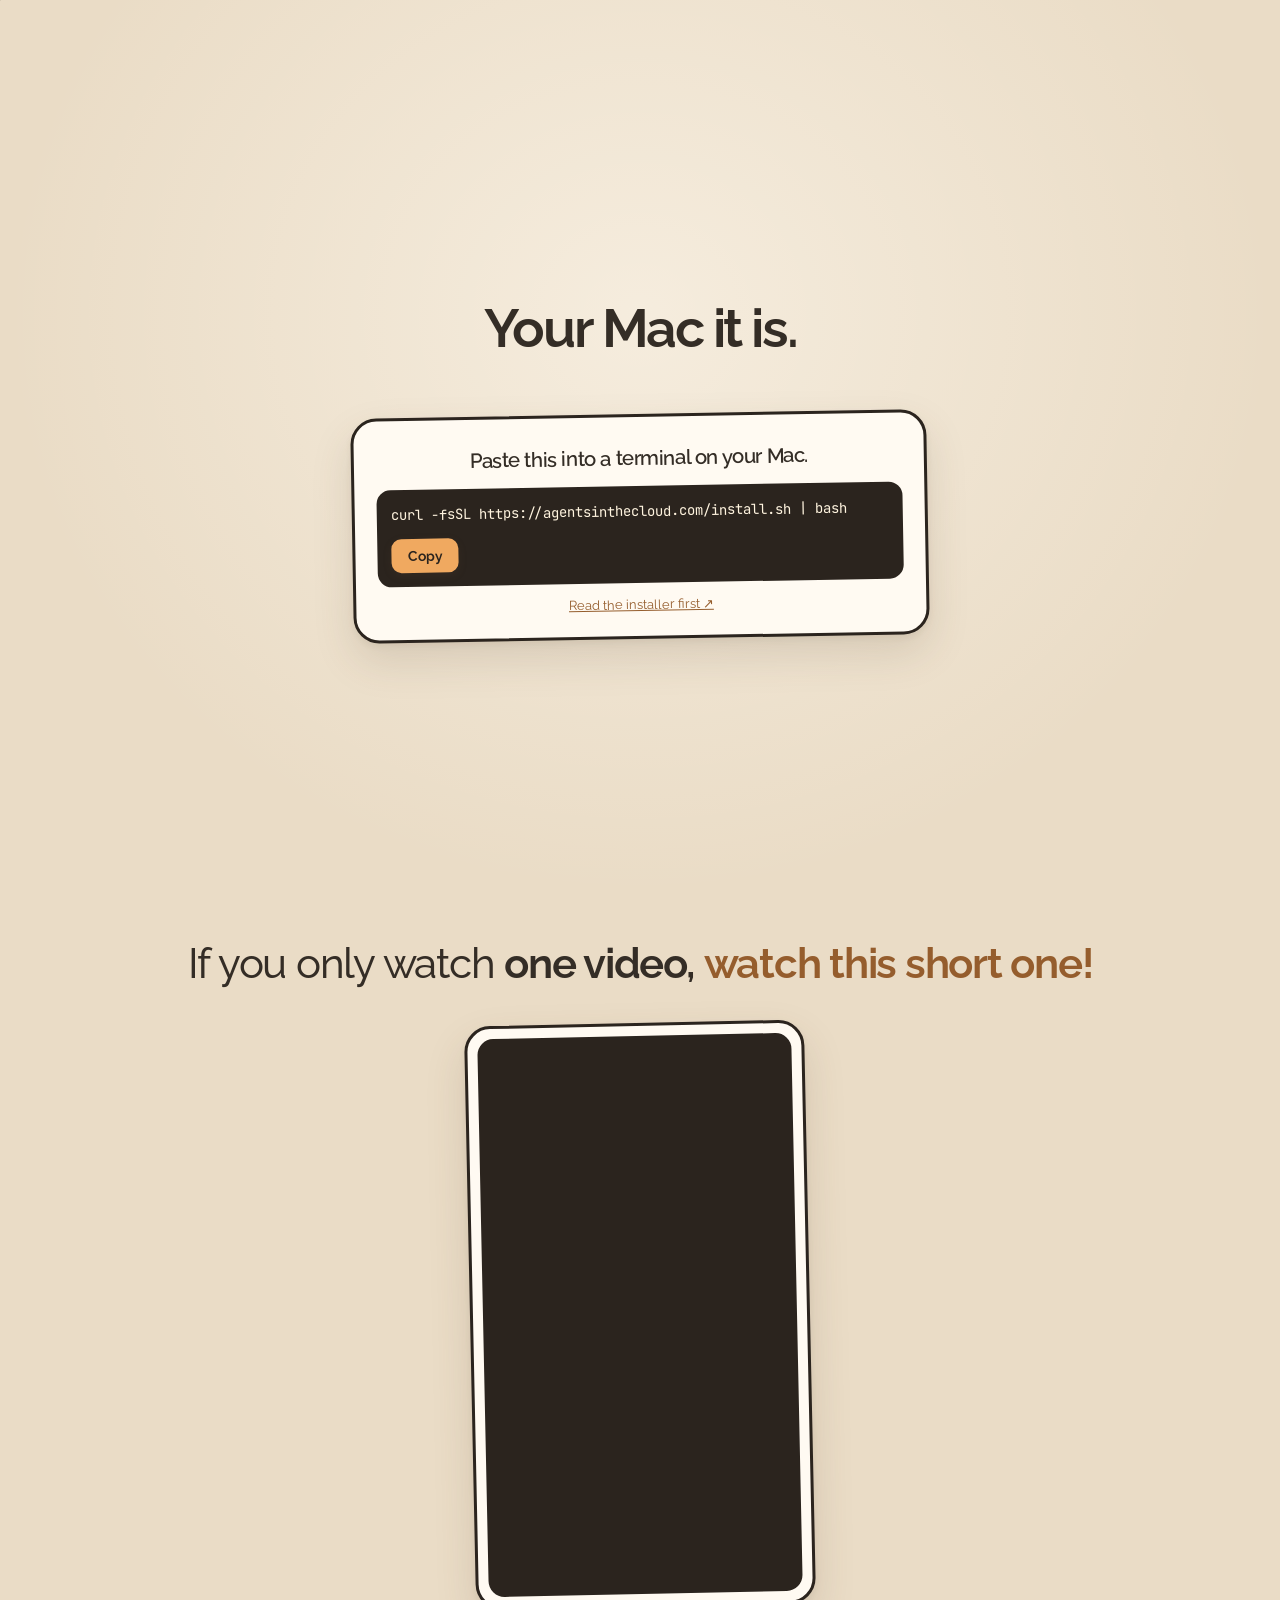
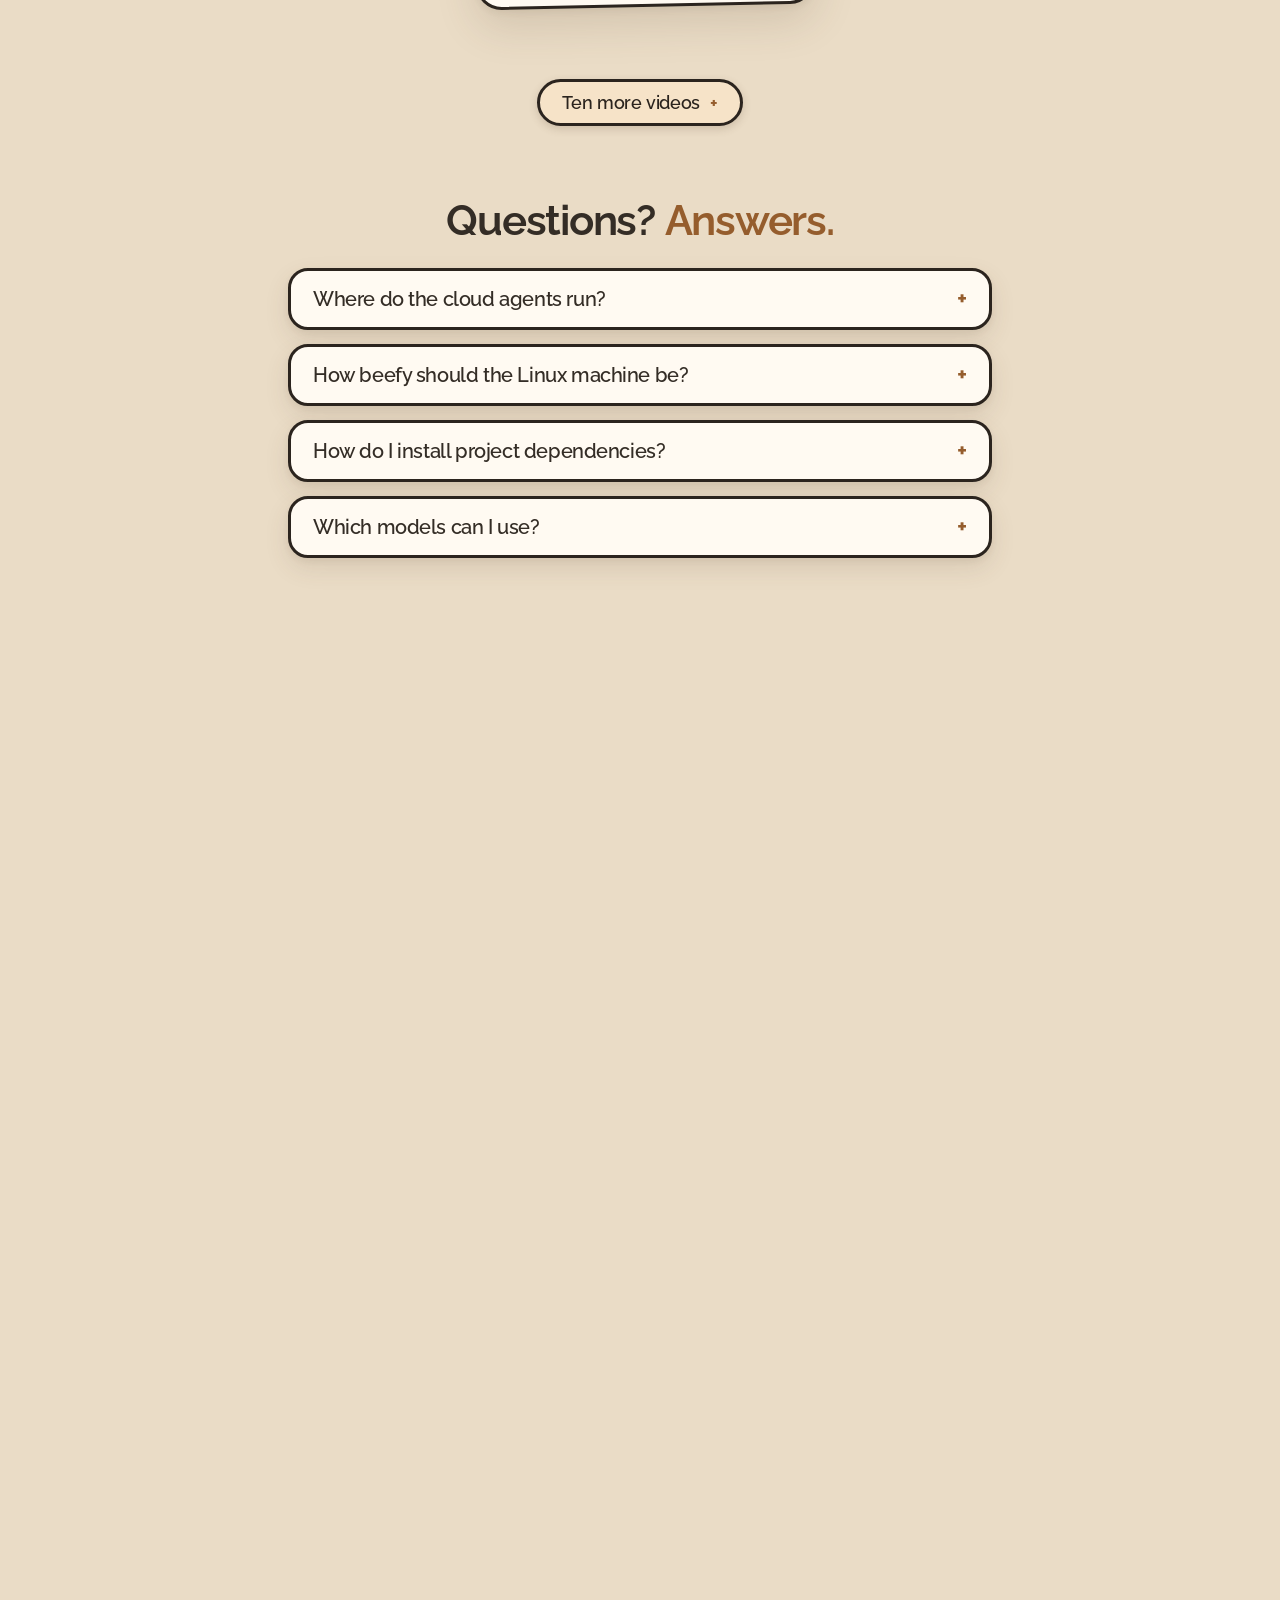
==== commit 6feba528: "Add the on-the-go scene and even out the scroll pacing After "for every little task", the laptop lid" ====
--- a/index.html
+++ b/index.html
@@ -50,9 +50,8 @@
     .scroll-hint span { display: block; width: 1.4rem; height: 2.2rem; border: 2px solid currentColor; border-radius: 1rem; position: relative; }
     .scroll-hint span::after { content: ""; position: absolute; left: 50%; top: .4rem; width: 4px; height: 6px; margin-left: -2px; border-radius: 2px; background: currentColor; animation: wheel 1.6s ease-in-out infinite; }
     @keyframes wheel { 0% { transform: translateY(0); opacity: 1 } 80% { transform: translateY(.7rem); opacity: 0 } 100% { opacity: 0 } }
-    .progress { position: absolute; right: clamp(.6rem, 1.6vw, 1.4rem); top: 50%; transform: translateY(-50%); display: grid; gap: .55rem; z-index: 2; }
-    .progress i { display: block; width: 7px; height: 7px; border-radius: 50%; background: #955d2d33; transition: background .3s, transform .3s; }
-    .progress i.on { background: var(--color-accent); transform: scale(1.35); }
+    .progress { position: absolute; right: clamp(.8rem, 2vw, 1.6rem); top: 50%; transform: translateY(-50%); height: min(52vh, 24rem); width: 3px; border-radius: 2px; background: #955d2d26; z-index: 2; }
+    .progress b { position: absolute; left: 0; top: 0; width: 100%; border-radius: 2px; background: var(--color-accent); }
 
     /* svg bits */
     .mono { font-family: var(--font-mono); }
@@ -148,7 +147,7 @@
 <body>
 
 <section class="story" id="story">
-  <div class="progress" aria-hidden="true"><i></i><i></i><i></i><i></i><i></i><i></i><i></i><i></i></div>
+  <div class="progress" aria-hidden="true"><b></b></div>
   <div class="scroll-hint" aria-hidden="true"><span></span>Scroll</div>
 
   <svg class="stage" id="stage" viewBox="0 225 1600 905" preserveAspectRatio="xMidYMid meet" role="img" aria-label="An animated story: coding agents move from your laptop into isolated cloud environments.">
@@ -392,10 +391,13 @@
     <h2 class="caption" data-step="1"><span data-beat="2.5">Your</span> <span class="strong" data-beat="3.4" data-arrow="chrome">browser,</span> <span class="strong" data-beat="4.0" data-arrow="ghostty">terminal</span> <span data-beat="4.4">and</span> <span class="strong" data-beat="4.6" data-arrow="vscode">VS&nbsp;Code,</span></h2>
     <h2 class="caption" data-step="2"><span class="strong" data-beat="6.4">Out of your laptop,</span> <span data-beat="7.0">and into an</span> <span class="strong" data-beat="7.5">isolated environment</span> <span data-beat="8.2">in the</span> <span class="accent" data-beat="8.5">cloud.</span></h2>
     <h2 class="caption" data-step="3"><span data-beat="13.3">Not one, but</span> <span class="accent" data-beat="17.1">many.</span> <span data-beat="19.9">A fresh environment</span> <span class="strong" data-beat="22.7">for every little task.</span></h2>
-    <h2 class="caption" data-step="4"><span data-beat="24.8">The cloud can just be</span> <span class="accent" data-beat="25.6">your own computer</span> <span class="accent" data-beat="26.8">in a closet.</span></h2>
-    <h2 class="caption" data-step="5"><span class="strong" data-beat="30.4" data-arrow="free">Free.</span> <span class="strong" data-beat="32.1" data-arrow="oss">Open&nbsp;source.</span> <span data-beat="33.7" data-arrow="any">Any model, any subscription.</span></h2>
-    <h2 class="caption" data-step="6"><span class="strong" data-beat="37.6">Get in!</span> <span class="accent" data-beat="38.2">We’re building!</span></h2>
-    <h2 class="caption" data-step="7"><span data-beat="40.9">Two ways in:</span> <span class="strong" data-beat="41.2">on your Mac,</span> <span data-beat="41.7">or on a</span> <span class="strong" data-beat="41.9">server.</span></h2>
+    <!-- the mobile beat is inserted into the timeline after the fact; its data-beat values are on the authored clock too -->
+    <h2 class="caption" data-step="4" data-scene="mobile"><span data-beat="24.9">Close your laptop.</span> <span class="strong" data-beat="26.0">Your agents keep working.</span></h2>
+    <h2 class="caption" data-step="5" data-scene="mobile"><span class="strong" data-beat="28.5">A great mobile experience</span> <span data-beat="29.3">for when you’re</span> <span class="accent" data-beat="29.7">on the go.</span></h2>
+    <h2 class="caption" data-step="6"><span data-beat="24.8">The cloud can just be</span> <span class="accent" data-beat="25.6">your own computer</span> <span class="accent" data-beat="26.8">in a closet.</span></h2>
+    <h2 class="caption" data-step="7"><span class="strong" data-beat="30.4" data-arrow="free">Free.</span> <span class="strong" data-beat="32.1" data-arrow="oss">Open&nbsp;source.</span> <span data-beat="33.7" data-arrow="any">Any model, any subscription.</span></h2>
+    <h2 class="caption" data-step="8"><span class="strong" data-beat="37.6">Get in!</span> <span class="accent" data-beat="38.2">We’re building!</span></h2>
+    <h2 class="caption" data-step="9"><span data-beat="40.9">Two ways in:</span> <span class="strong" data-beat="41.2">on your Mac,</span> <span data-beat="41.7">or on a</span> <span class="strong" data-beat="41.9">server.</span></h2>
   </div>
 </section>
 
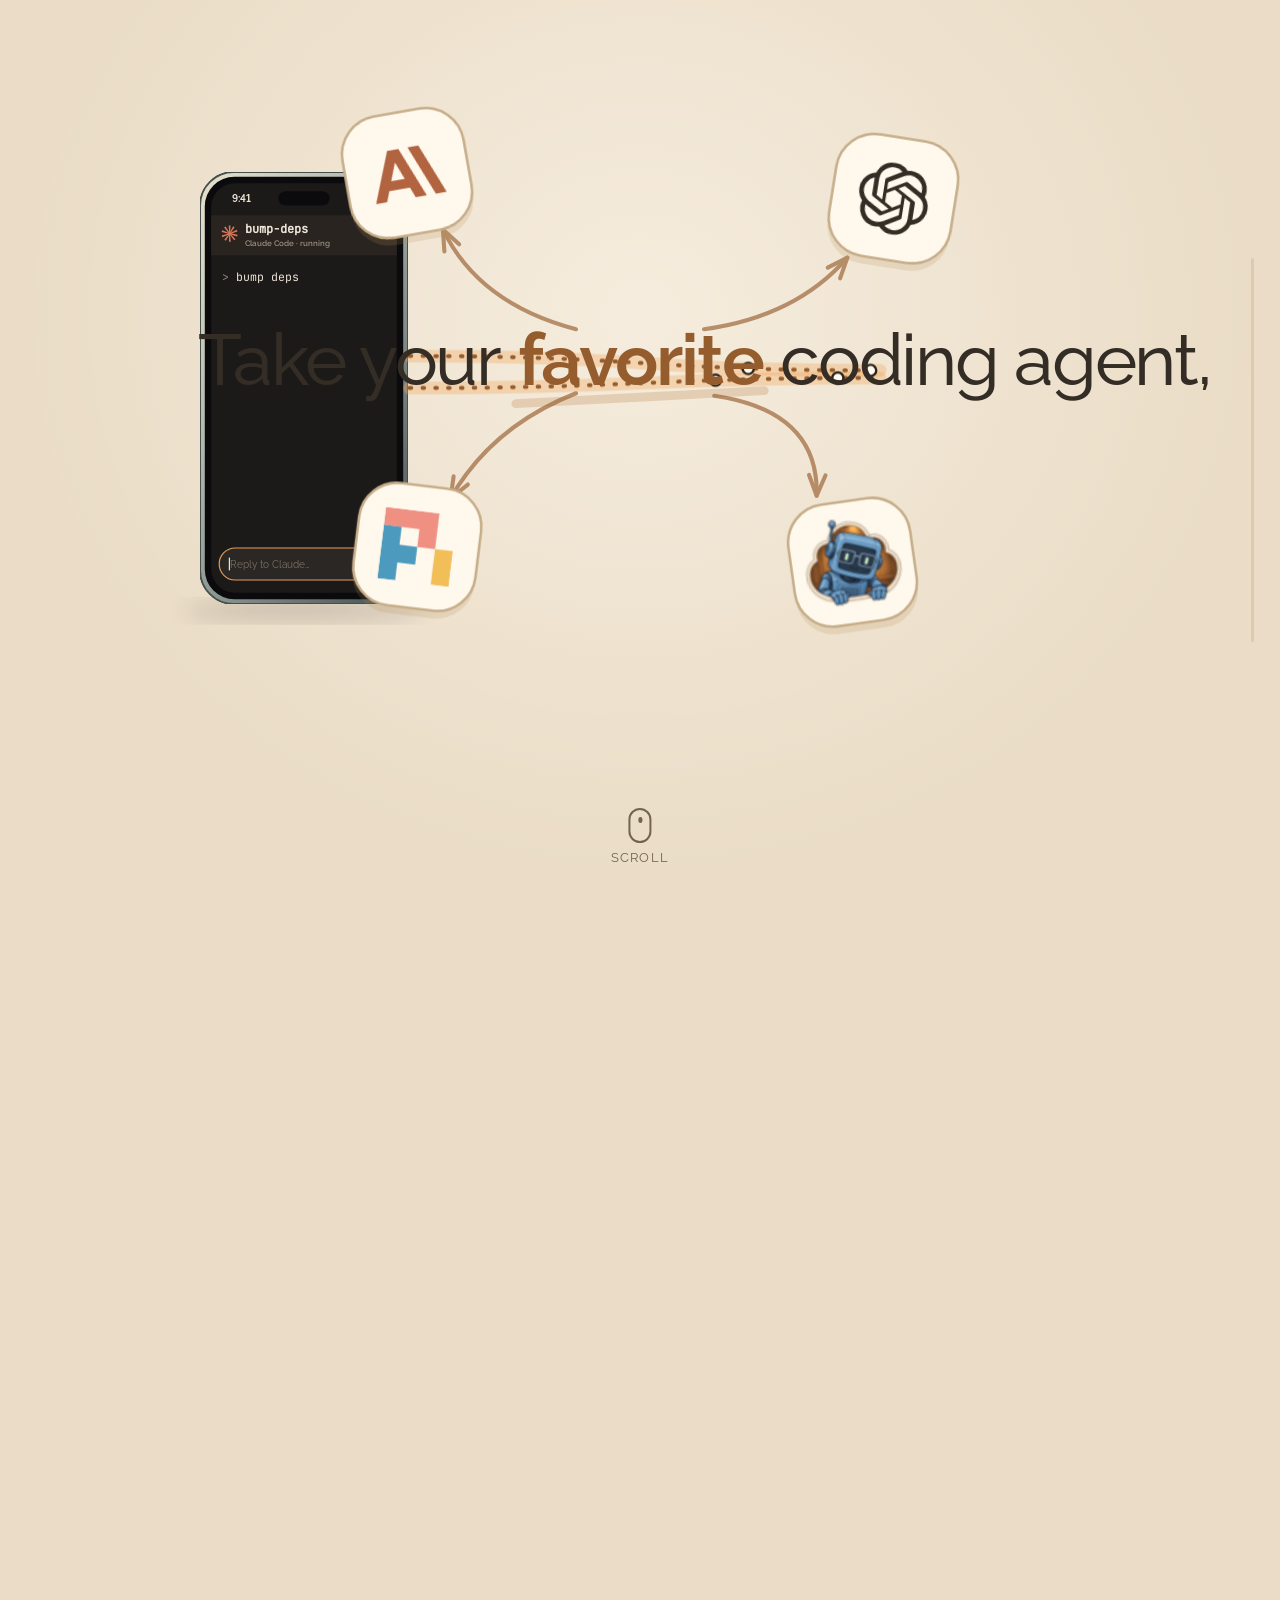
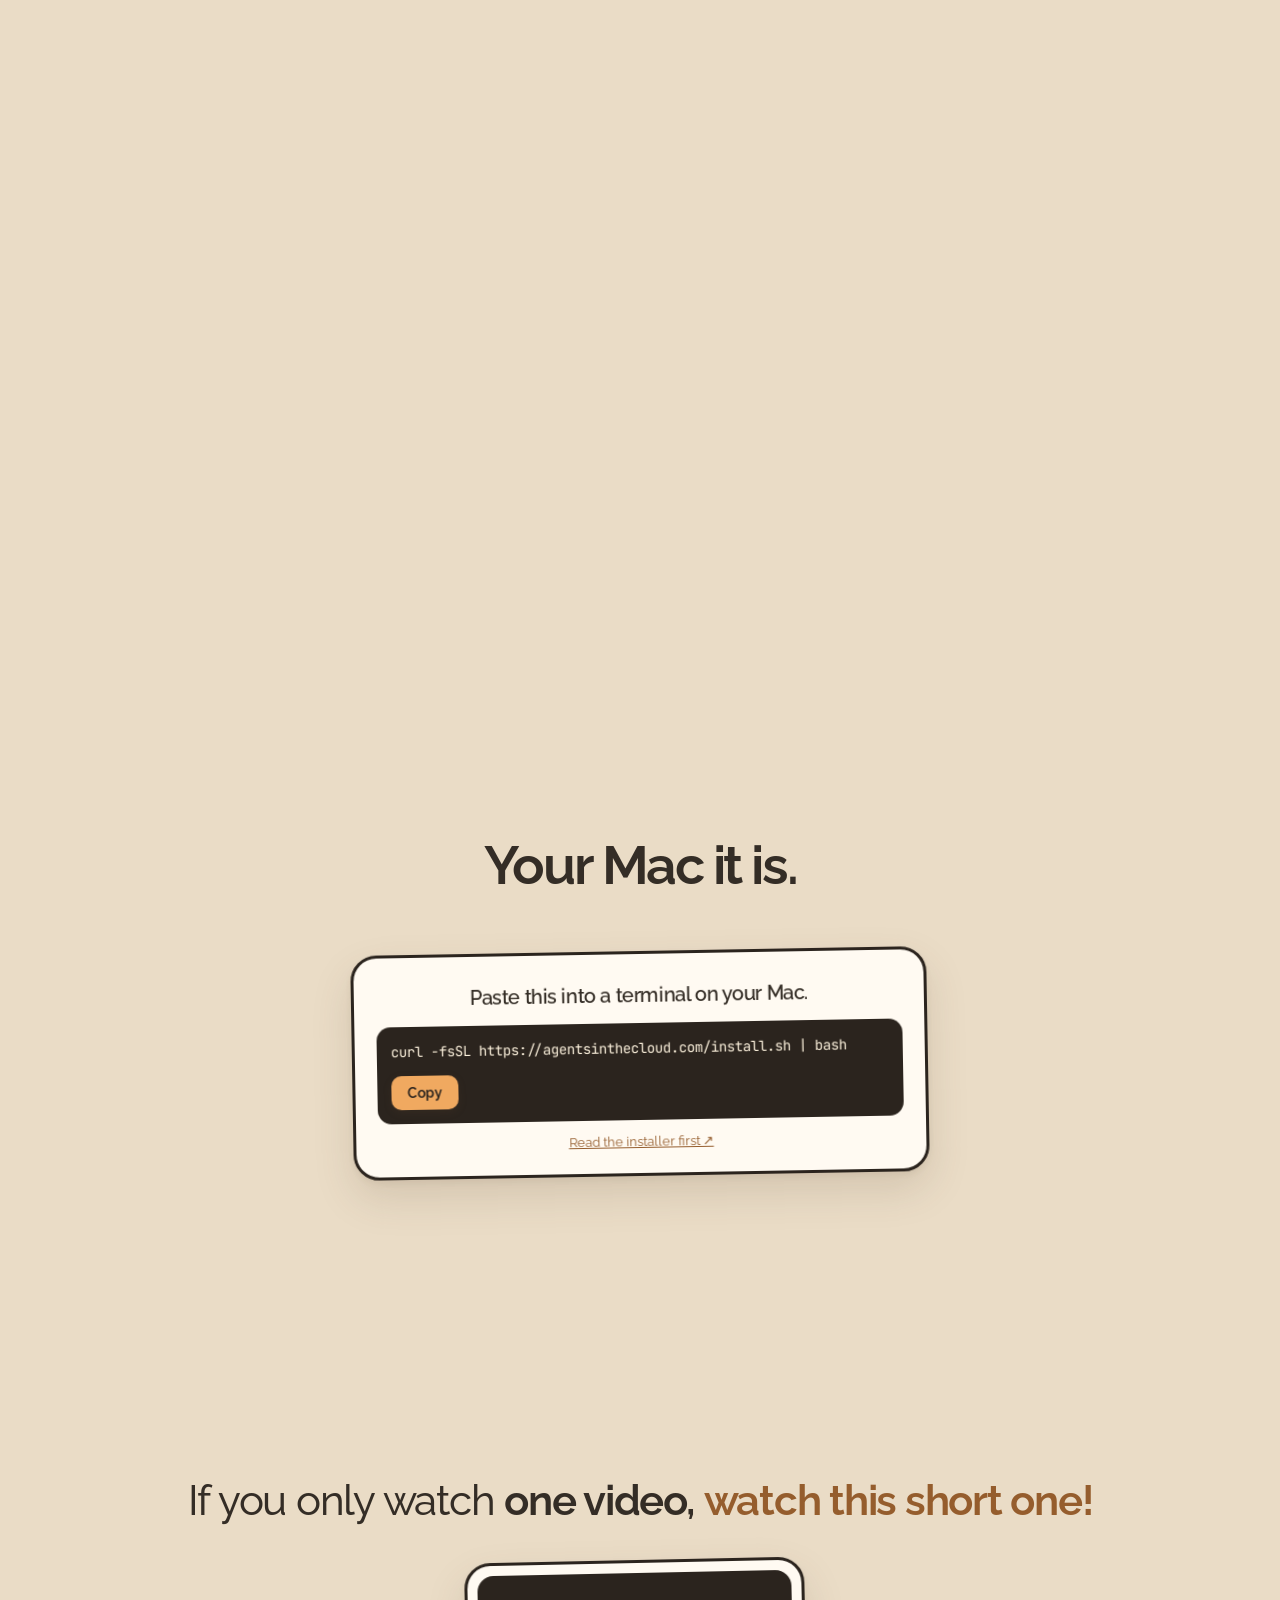
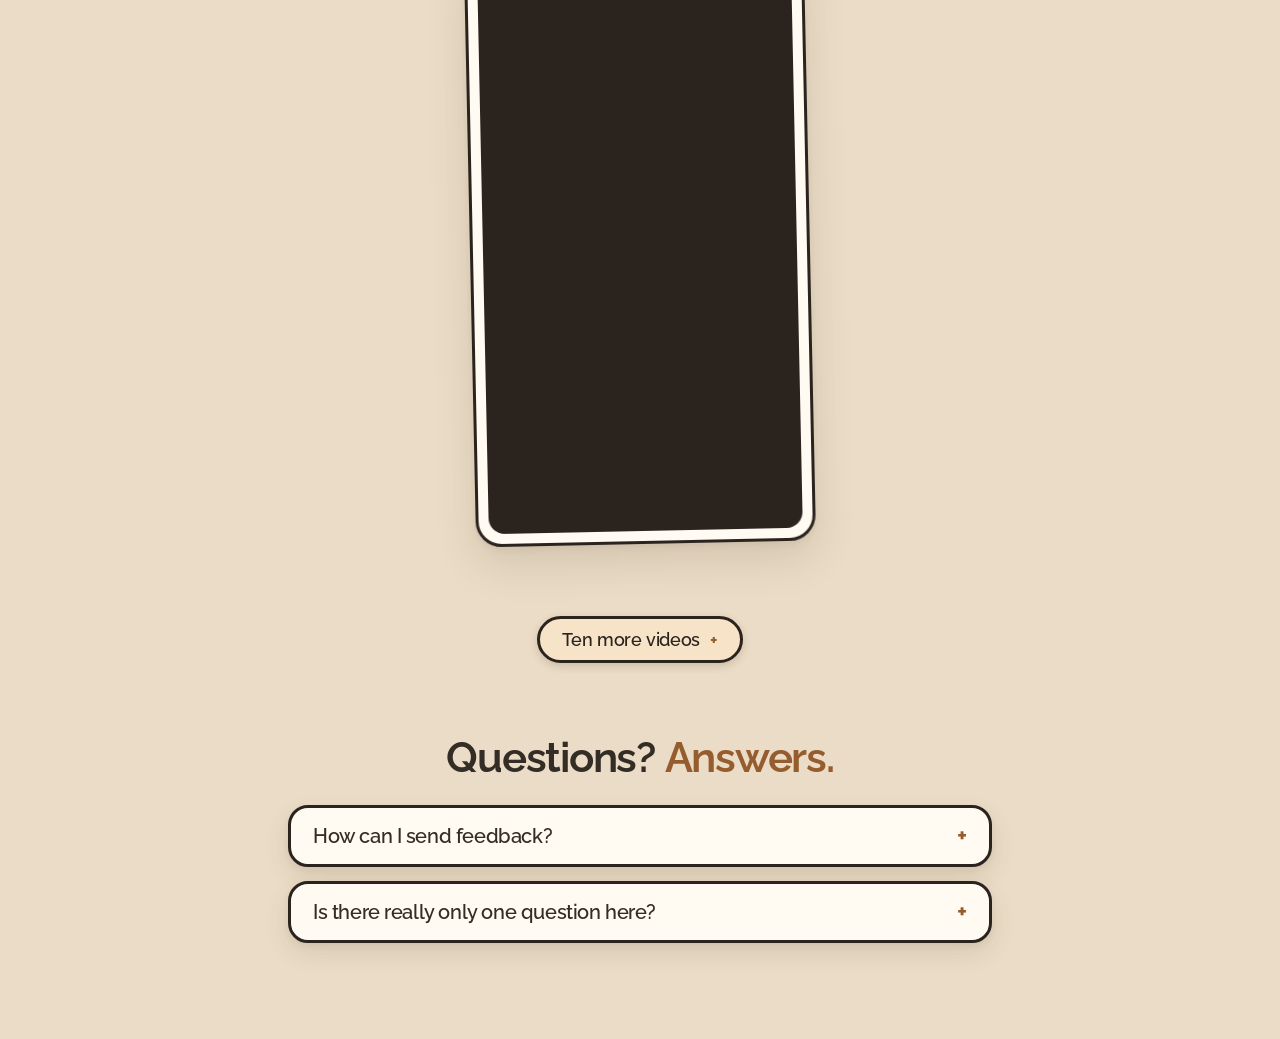
==== commit 93f299c8: "Point GitHub links at the renamed repo and trim the FAQ The atelier repo is now lucasmeijer/AgentsIn" ====
--- a/index.html
+++ b/index.html
@@ -137,6 +137,7 @@
     .faq details { background: #fffaf2; border: 3px solid var(--ink); border-radius: 20px; box-shadow: 0 3px 6px #58432f12, 0 10px 24px #58432f1f; }
     .faq summary { display: flex; justify-content: space-between; align-items: center; gap: 16px; padding: 16px 22px; font-size: clamp(1.1rem, 1.6vw, 1.3rem); font-weight: 550; letter-spacing: -.02em; }
     .faq summary::after { font-size: 1.5rem; line-height: 1; }
+    .faq details p a { color: var(--color-accent); font-weight: 600; text-underline-offset: 3px; }
     .faq details p { margin: 0; padding: 0 22px 18px; font-size: clamp(1.05rem, 1.4vw, 1.15rem); font-weight: 450; letter-spacing: -.01em; line-height: 1.5; color: var(--color-text); }
     .small { font-size: 13px; color: var(--color-accent); }
     @media (max-width: 1120px) { .steps { grid-template-columns: minmax(0, 36rem); justify-content: center; gap: 34px; } }
@@ -425,7 +426,7 @@
         <code>curl -fsSL https://agentsinthecloud.com/install.sh | bash</code>
         <button class="copy" type="button">Copy</button>
       </div>
-      <a class="small" href="https://github.com/lucasmeijer/atelier/blob/rename-agents-in-the-cloud/scripts/install.sh" target="_blank" rel="noopener">Read the installer first ↗</a>
+      <a class="small" href="https://github.com/lucasmeijer/AgentsInTheCloud/blob/rename-agents-in-the-cloud/scripts/install.sh" target="_blank" rel="noopener">Read the installer first ↗</a>
     </li>
   </ol>
 </section>
@@ -453,10 +454,8 @@
   <div class="faq">
     <h2><span class="strong">Questions?</span> <span class="accent">Answers.</span></h2>
     <div class="faq-list">
-      <details><summary>Where do the cloud agents run?</summary><p>On your own Linux computer. Rent one from Hetzner, or use an old machine you have laying around.</p></details>
-      <details><summary>How beefy should the Linux machine be?</summary><p>I use 8 CPU, 16 GB of memory, and a 320 GB disk in a data center that’s relatively close. Bigger is better, but it’s easy to scale up later.</p></details>
-      <details><summary>How do I install project dependencies?</summary><p>You can give each project its own Dockerfile. Use it to install the versions of Node, Bun, Python, native libraries, or anything else your project needs.</p></details>
-      <details><summary>Which models can I use?</summary><p>All of them. You can use your OpenAI subscription, Anthropic API key, OpenRouter, etc.</p></details>
+      <details><summary>How can I send feedback?</summary><p>Tweet me at <a href="https://x.com/lucasmeijer" target="_blank" rel="noopener">@lucasmeijer</a>.</p></details>
+      <details><summary>Is there really only one question here?</summary><p>Technically 2.</p></details>
     </div>
   </div>
 </section>
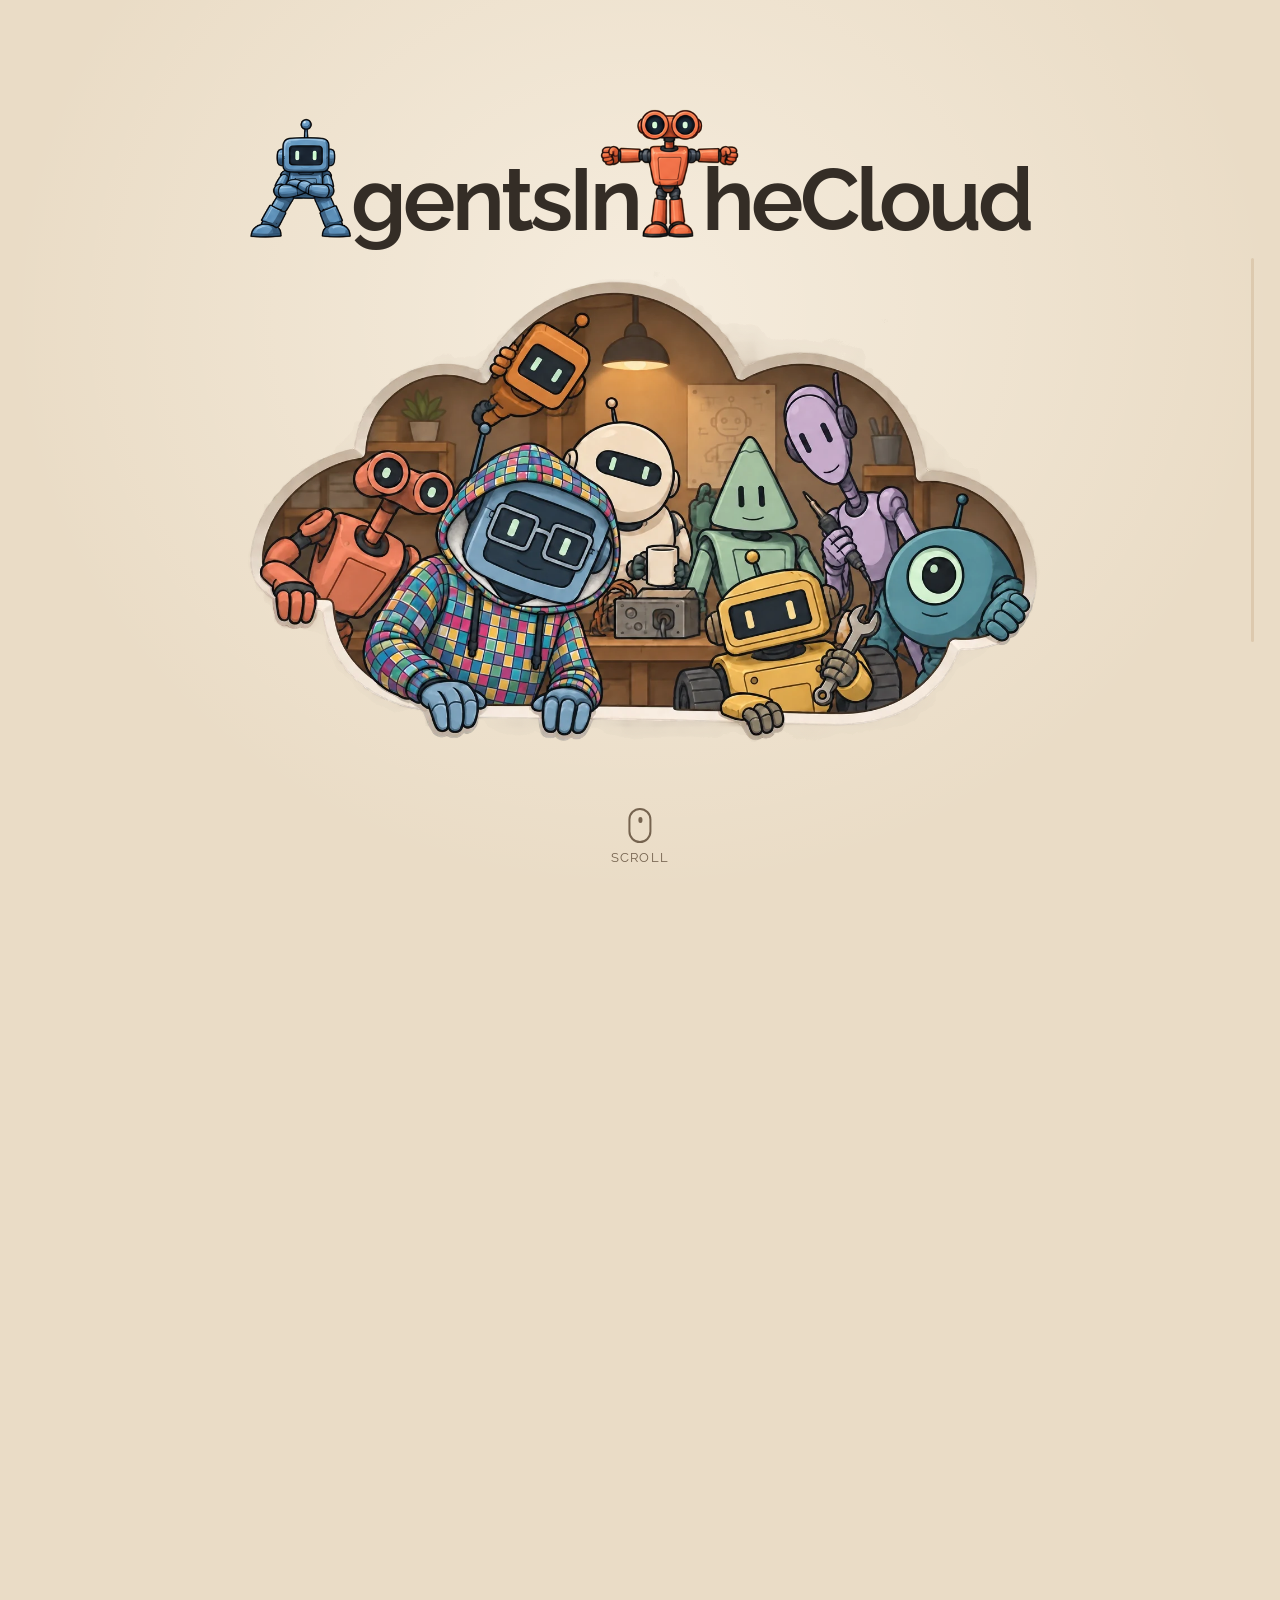
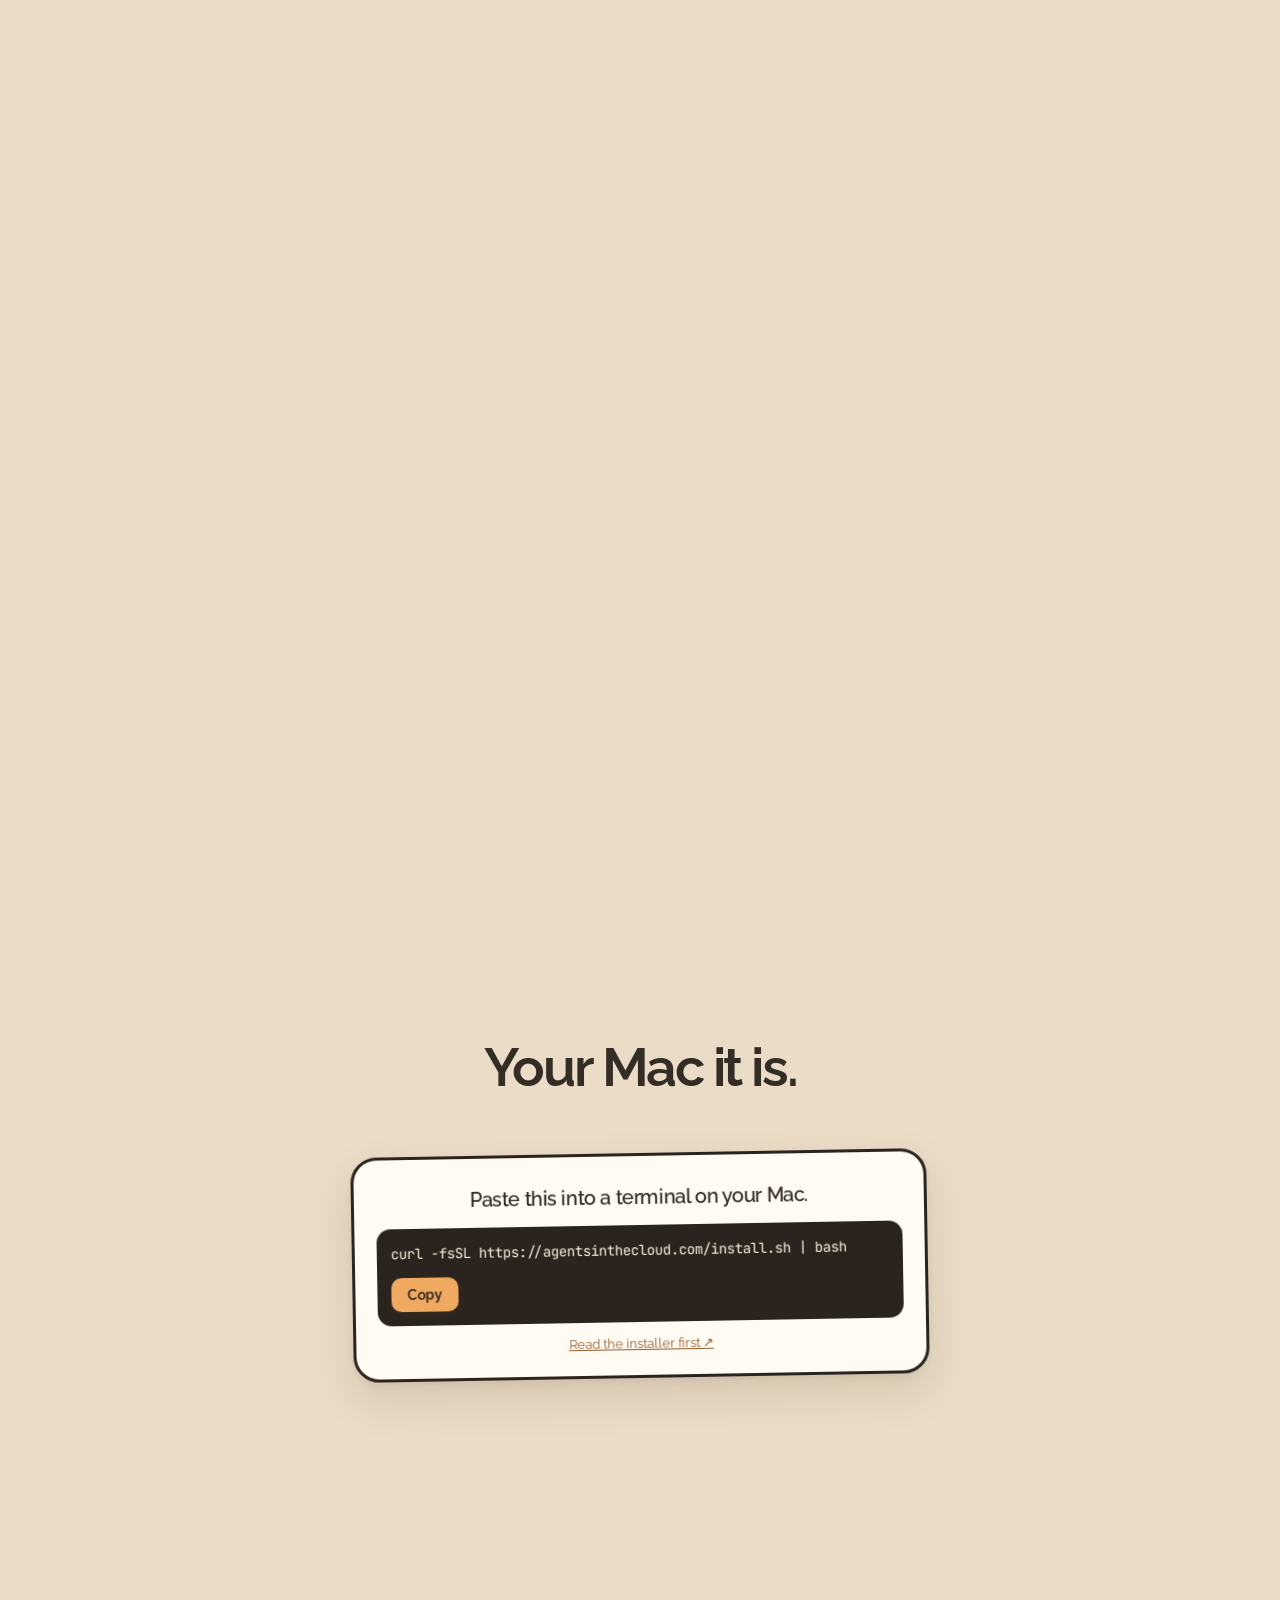
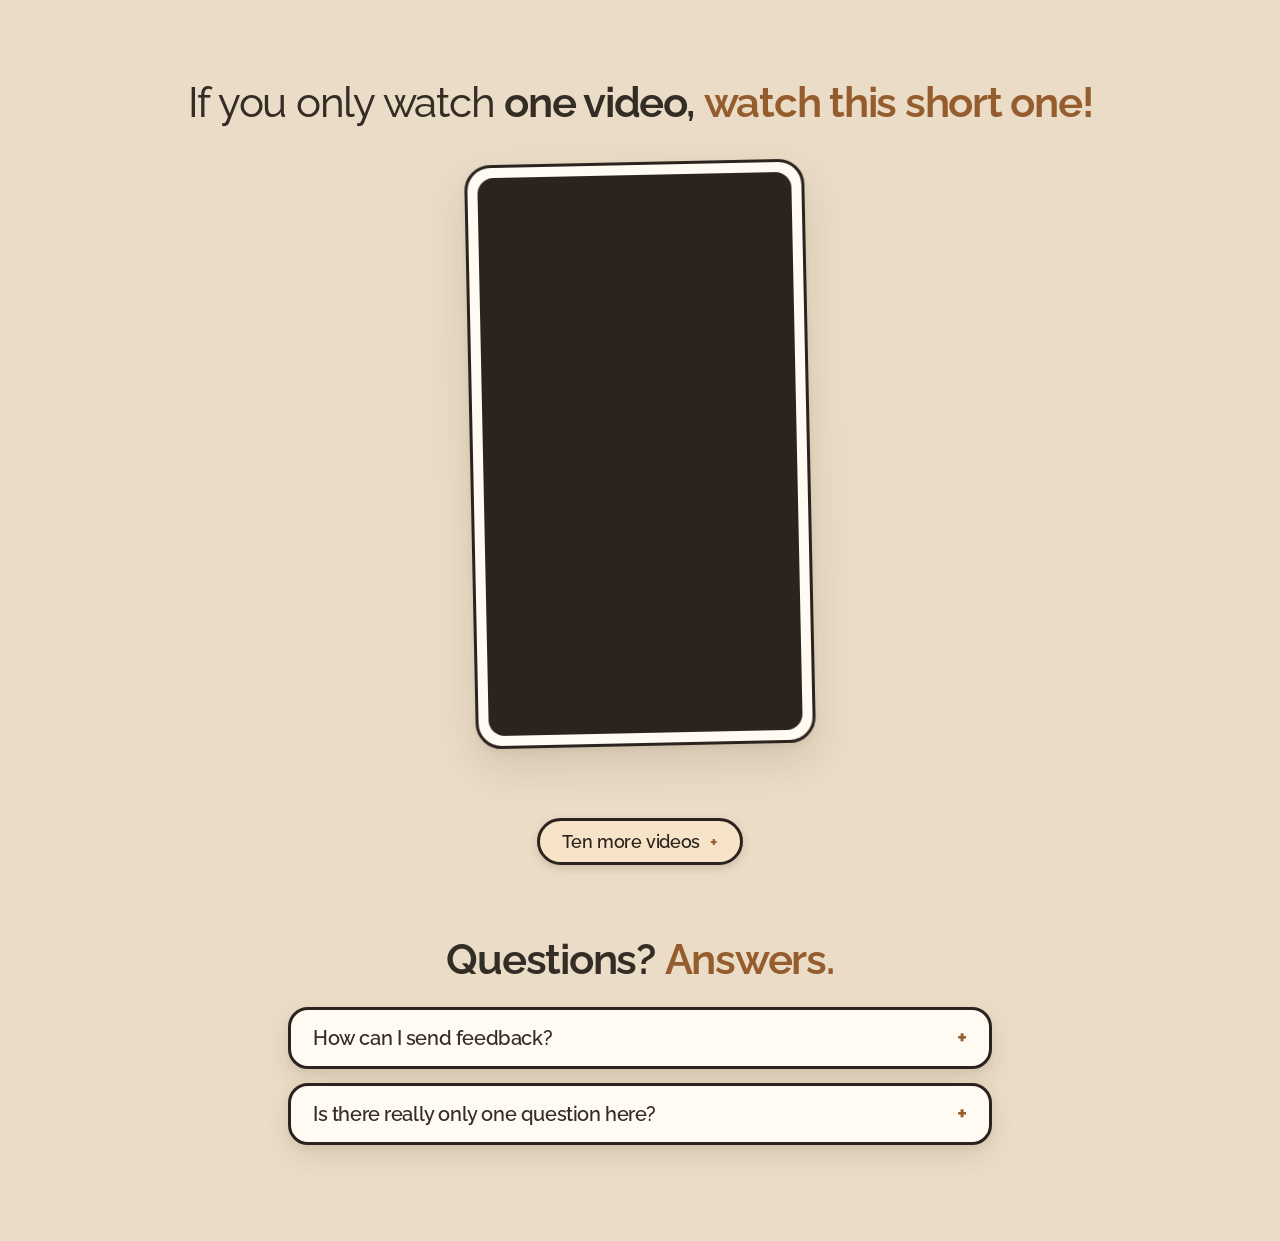
==== commit 3a3ad965: "Optimize mobile story rendering and add artwork regression checks" ====
--- a/index.html
+++ b/index.html
@@ -56,6 +56,12 @@
     /* svg bits */
     .mono { font-family: var(--font-mono); }
     .sans { font-family: var(--font-sans); }
+    /* Procedural turbulence on large animated SVG surfaces is very expensive on
+       high-DPI phones. Keep the shading; omit only the subtle grain on touch devices. */
+    @media (any-pointer: coarse) {
+      .stage [filter="url(#paint-grain)"] { filter: none; }
+    }
+    .stage.paused * { animation-play-state: paused !important; }
     .beam { fill: none; stroke-linecap: round; }
     .beam-dash { stroke-dasharray: 2 14; animation: flow 1.1s linear infinite; }
     .beam-dash.rev { animation-direction: reverse; }
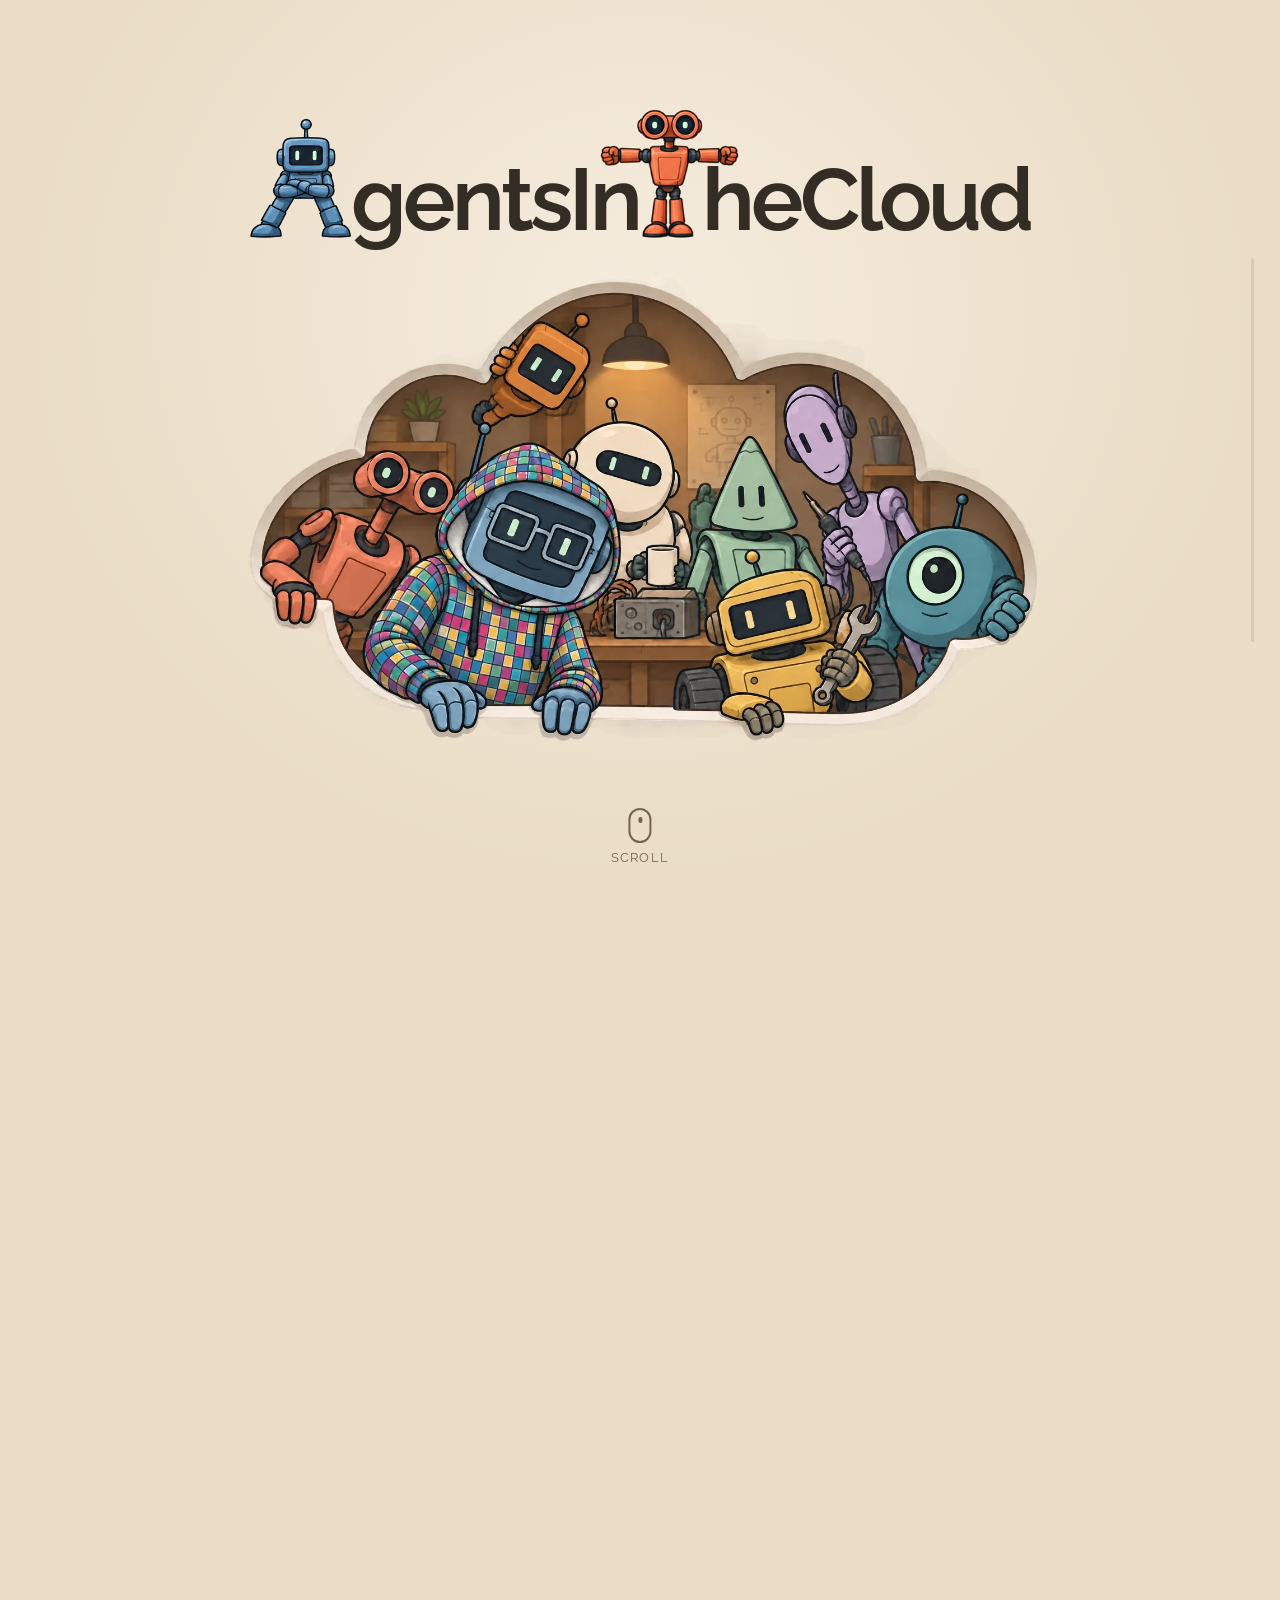
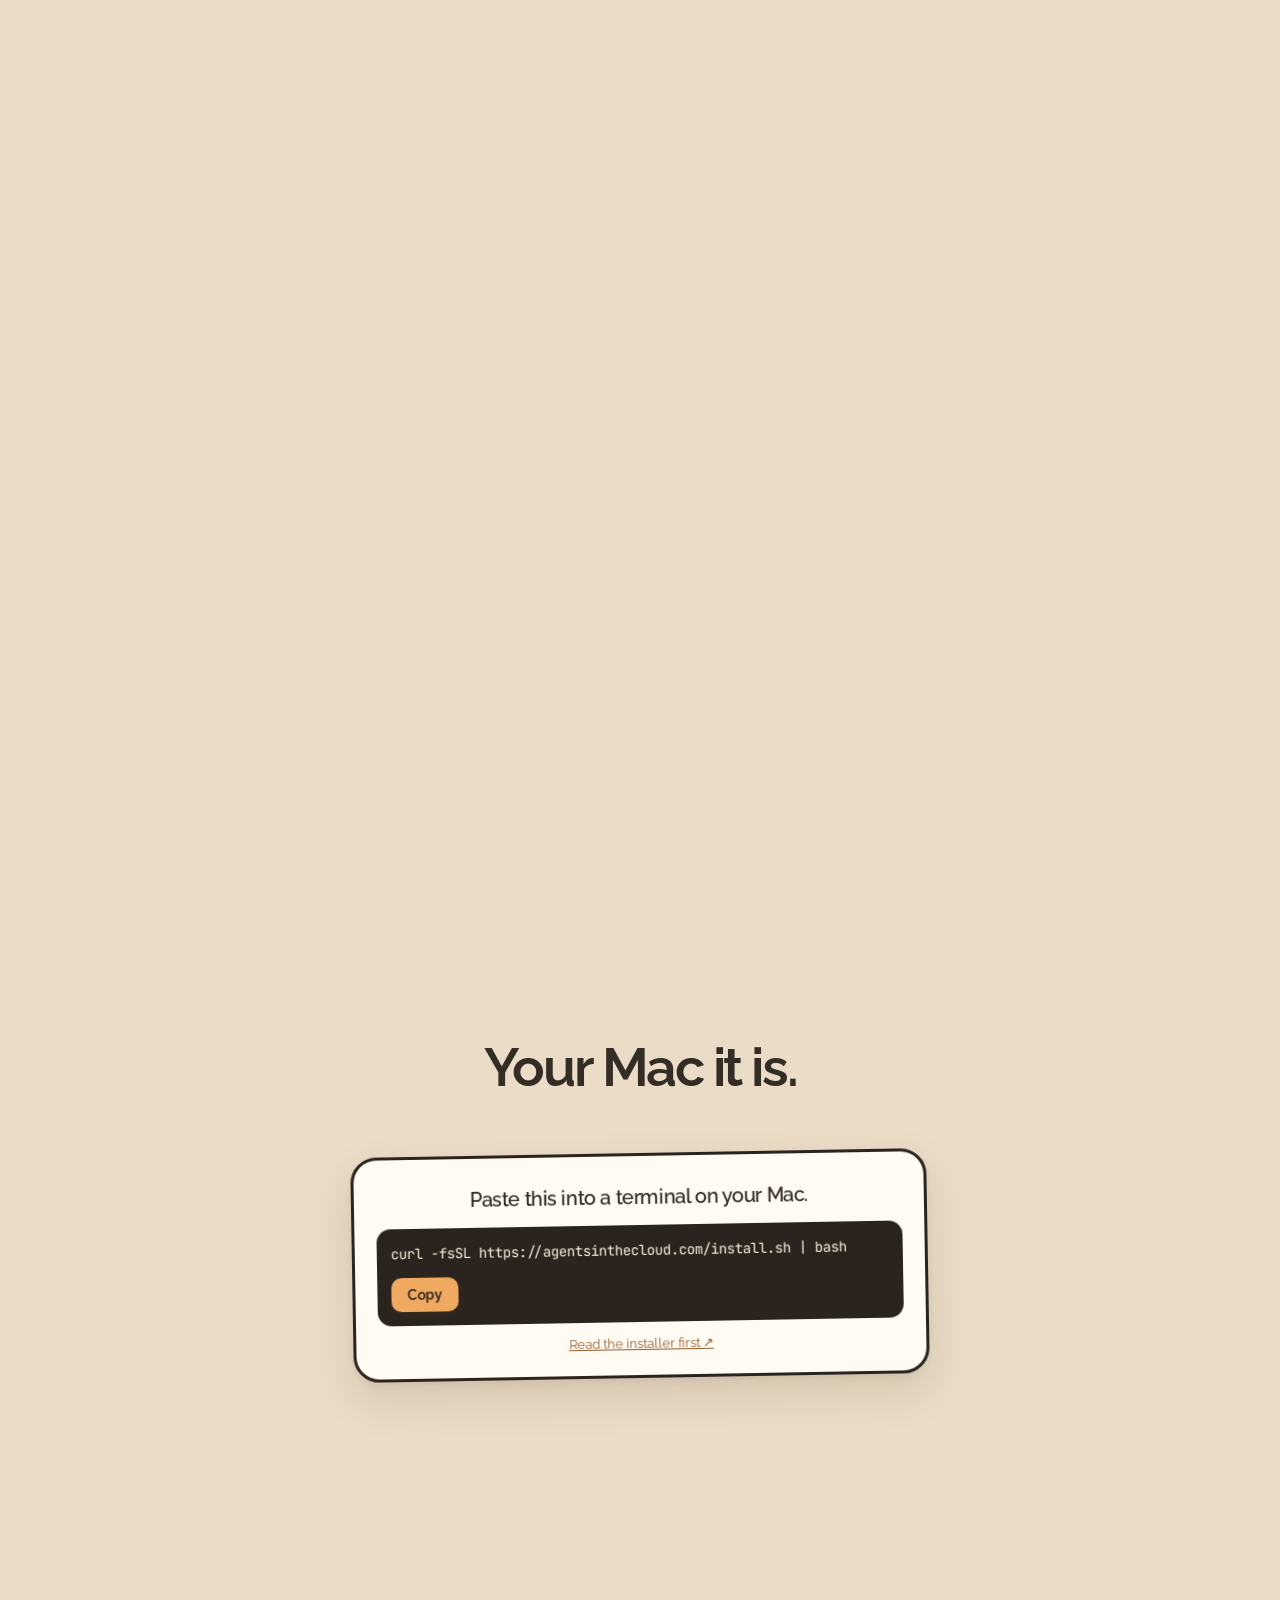
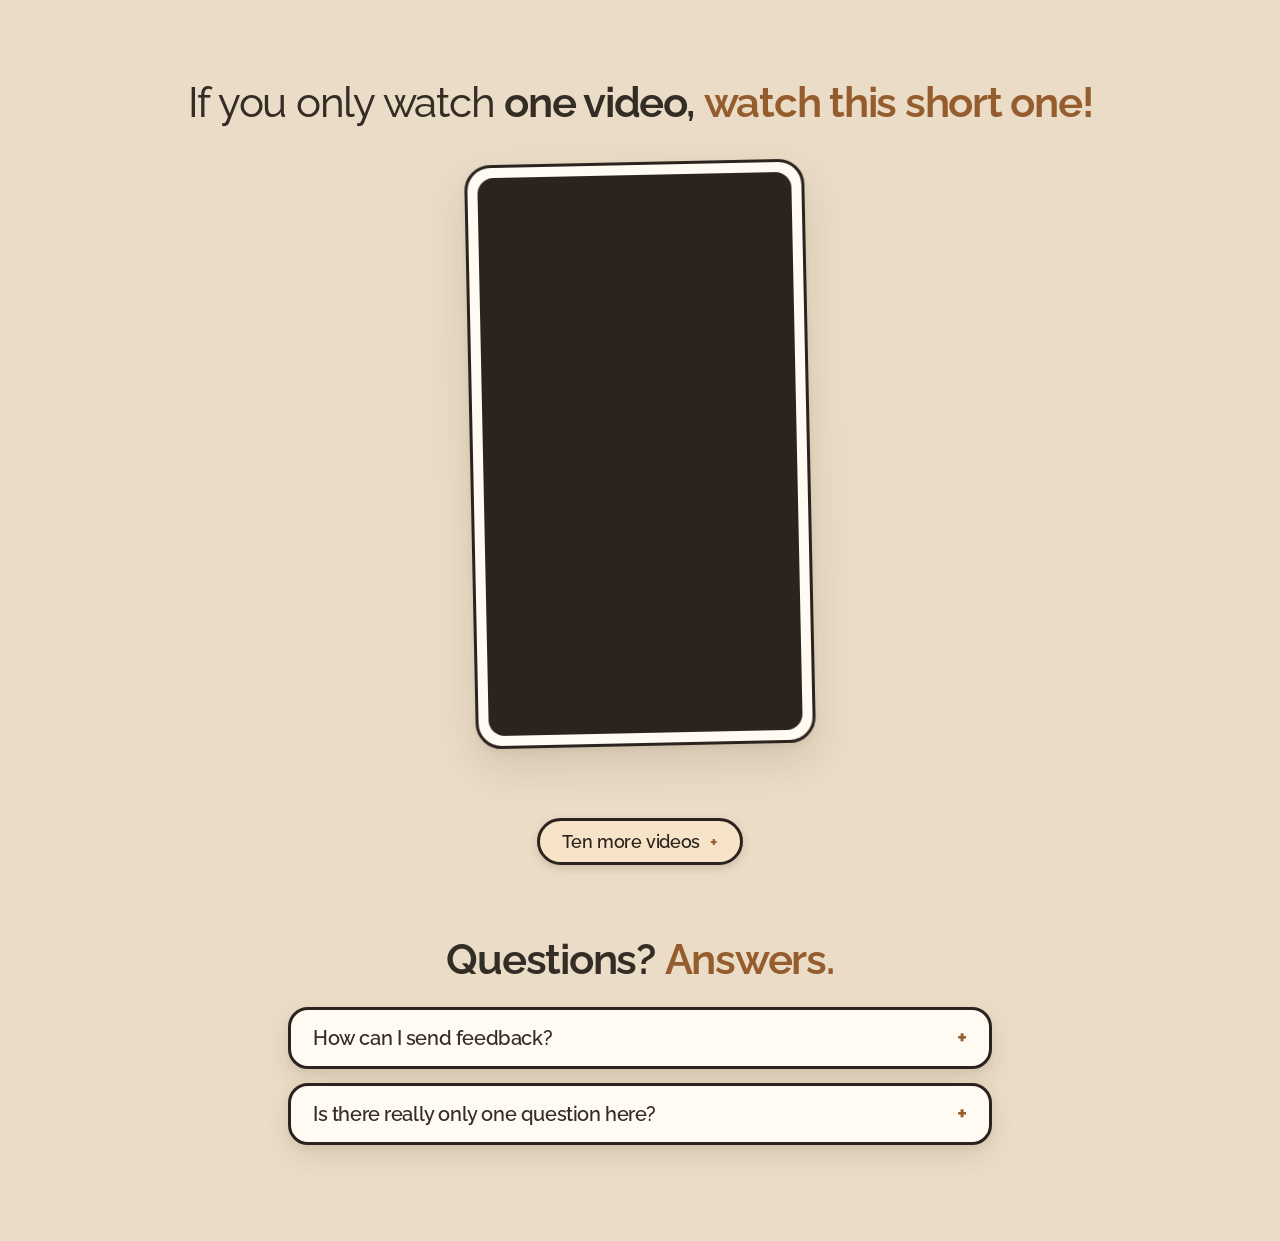
==== commit 72a78cd1: "Slow touch scrolling, double phone captions, and fix caption arrows on phones Co-Authored-By: Claude" ====
--- a/index.html
+++ b/index.html
@@ -46,6 +46,7 @@
     .caption .kw { color: #342d2633; }
     .sr-only { position: absolute; width: 1px; height: 1px; overflow: hidden; clip: rect(0 0 0 0); white-space: nowrap; }
     .caption .w { display: inline-block; }
+    .caption .icon-slot { display: inline-block; width: 1.15em; height: 1em; vertical-align: -.12em; }
     .scroll-hint { position: absolute; left: 50%; bottom: clamp(1rem, 4vh, 2.2rem); transform: translateX(-50%); color: var(--color-text-muted); font-size: .8rem; letter-spacing: .08em; text-transform: uppercase; display: flex; flex-direction: column; align-items: center; gap: .4rem; z-index: 2; }
     .scroll-hint span { display: block; width: 1.4rem; height: 2.2rem; border: 2px solid currentColor; border-radius: 1rem; position: relative; }
     .scroll-hint span::after { content: ""; position: absolute; left: 50%; top: .4rem; width: 4px; height: 6px; margin-left: -2px; border-radius: 2px; background: currentColor; animation: wheel 1.6s ease-in-out infinite; }
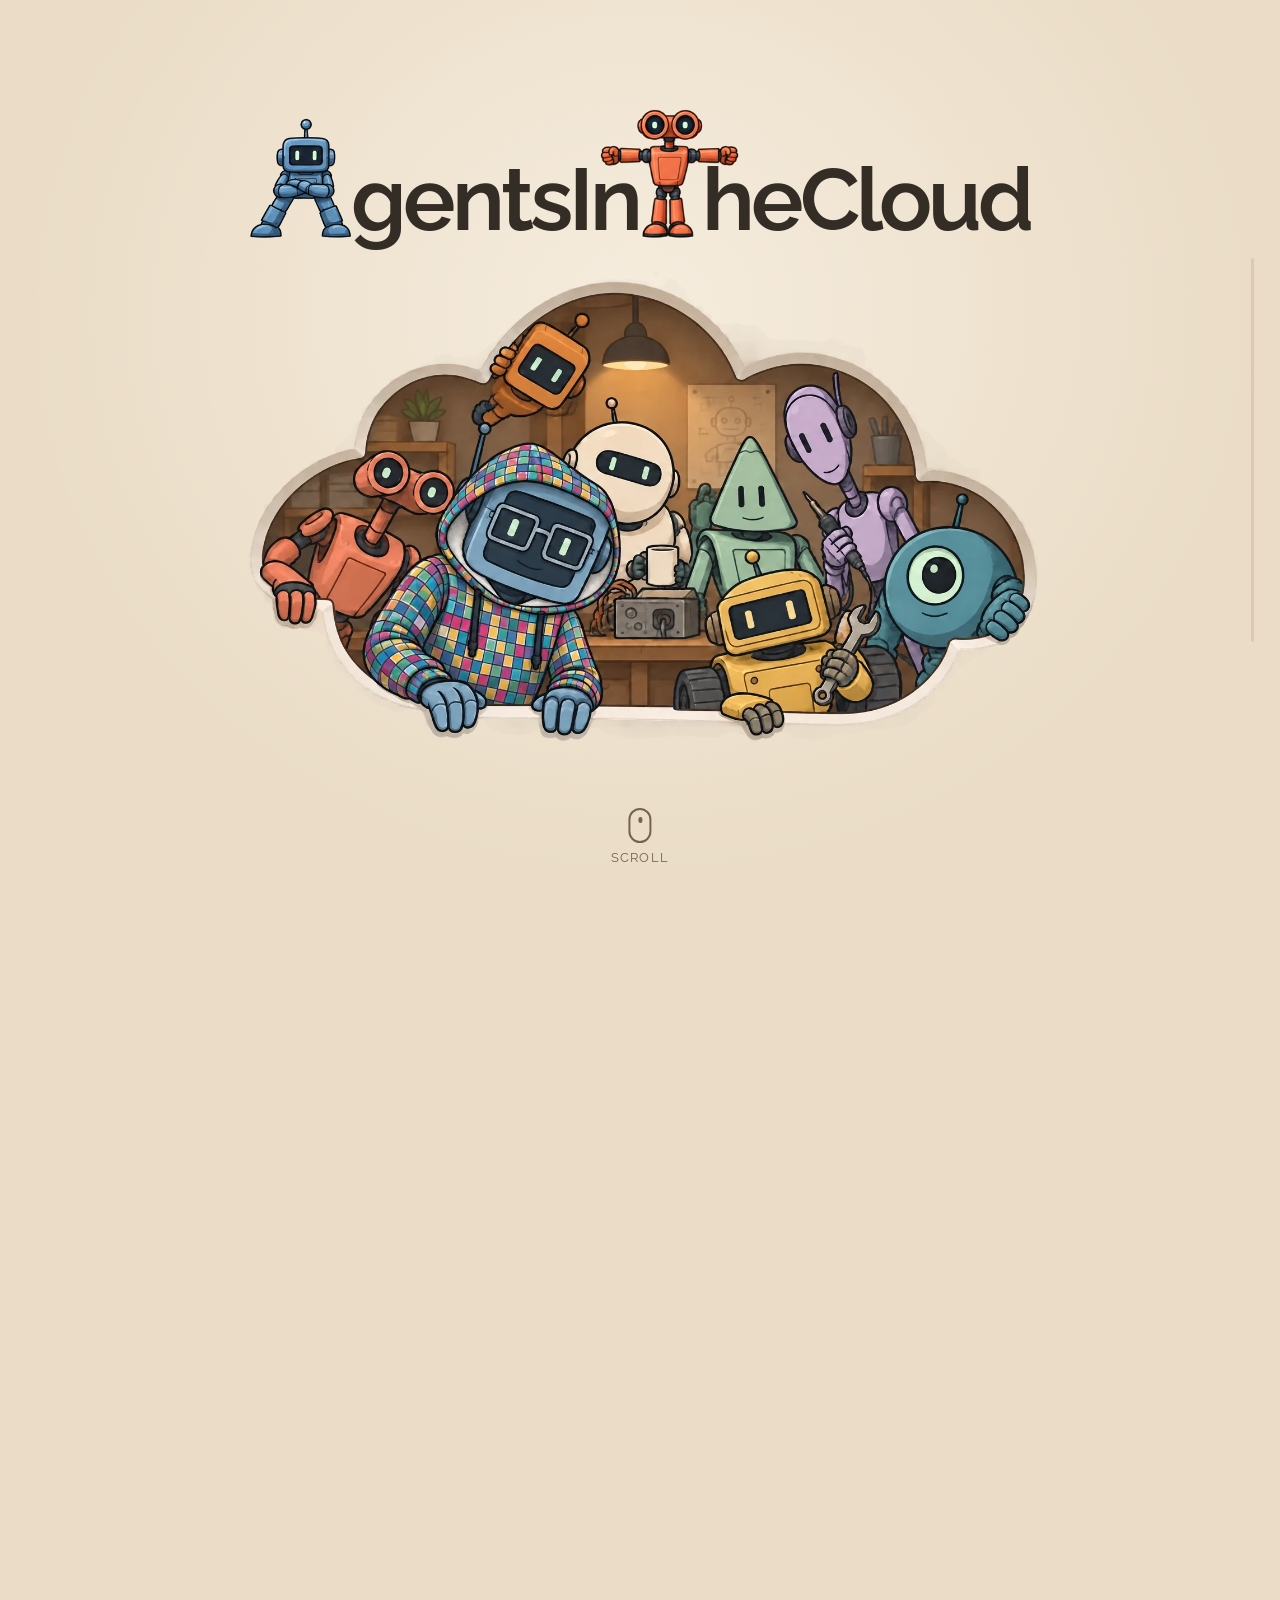
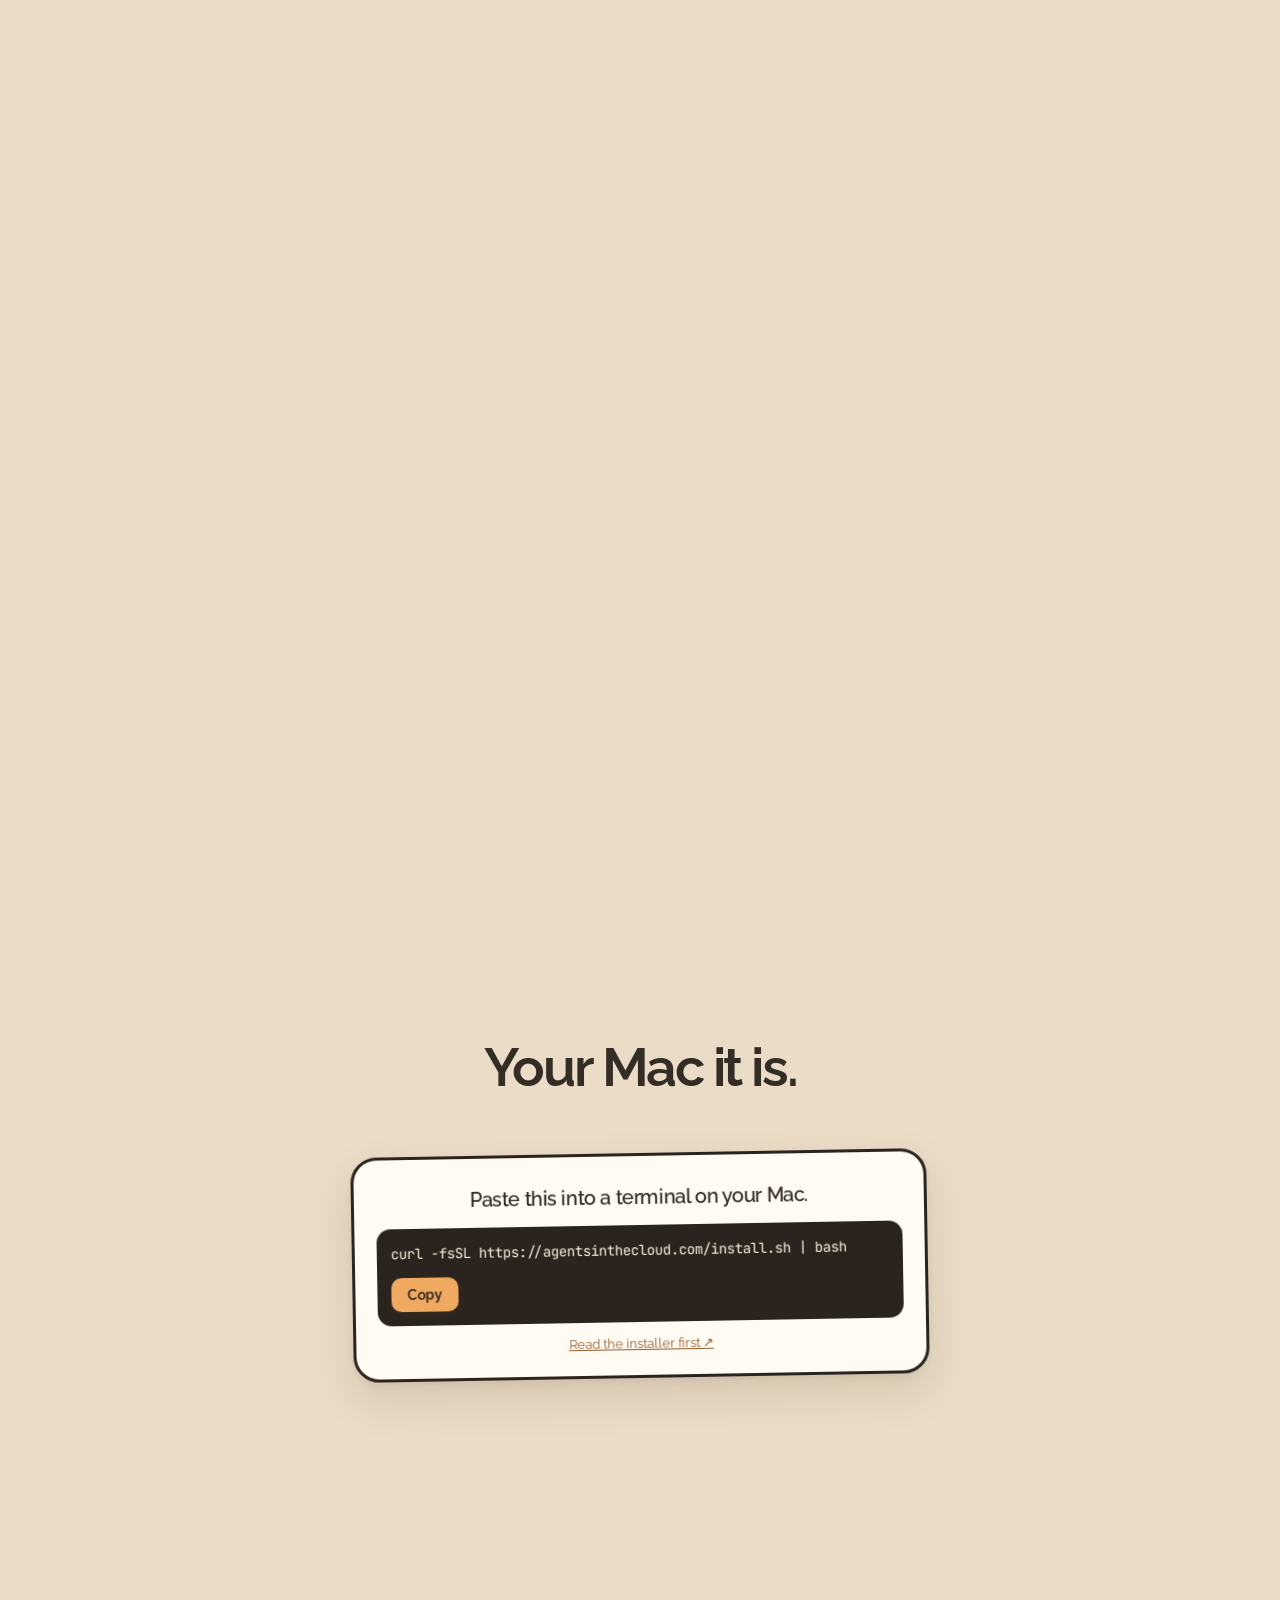
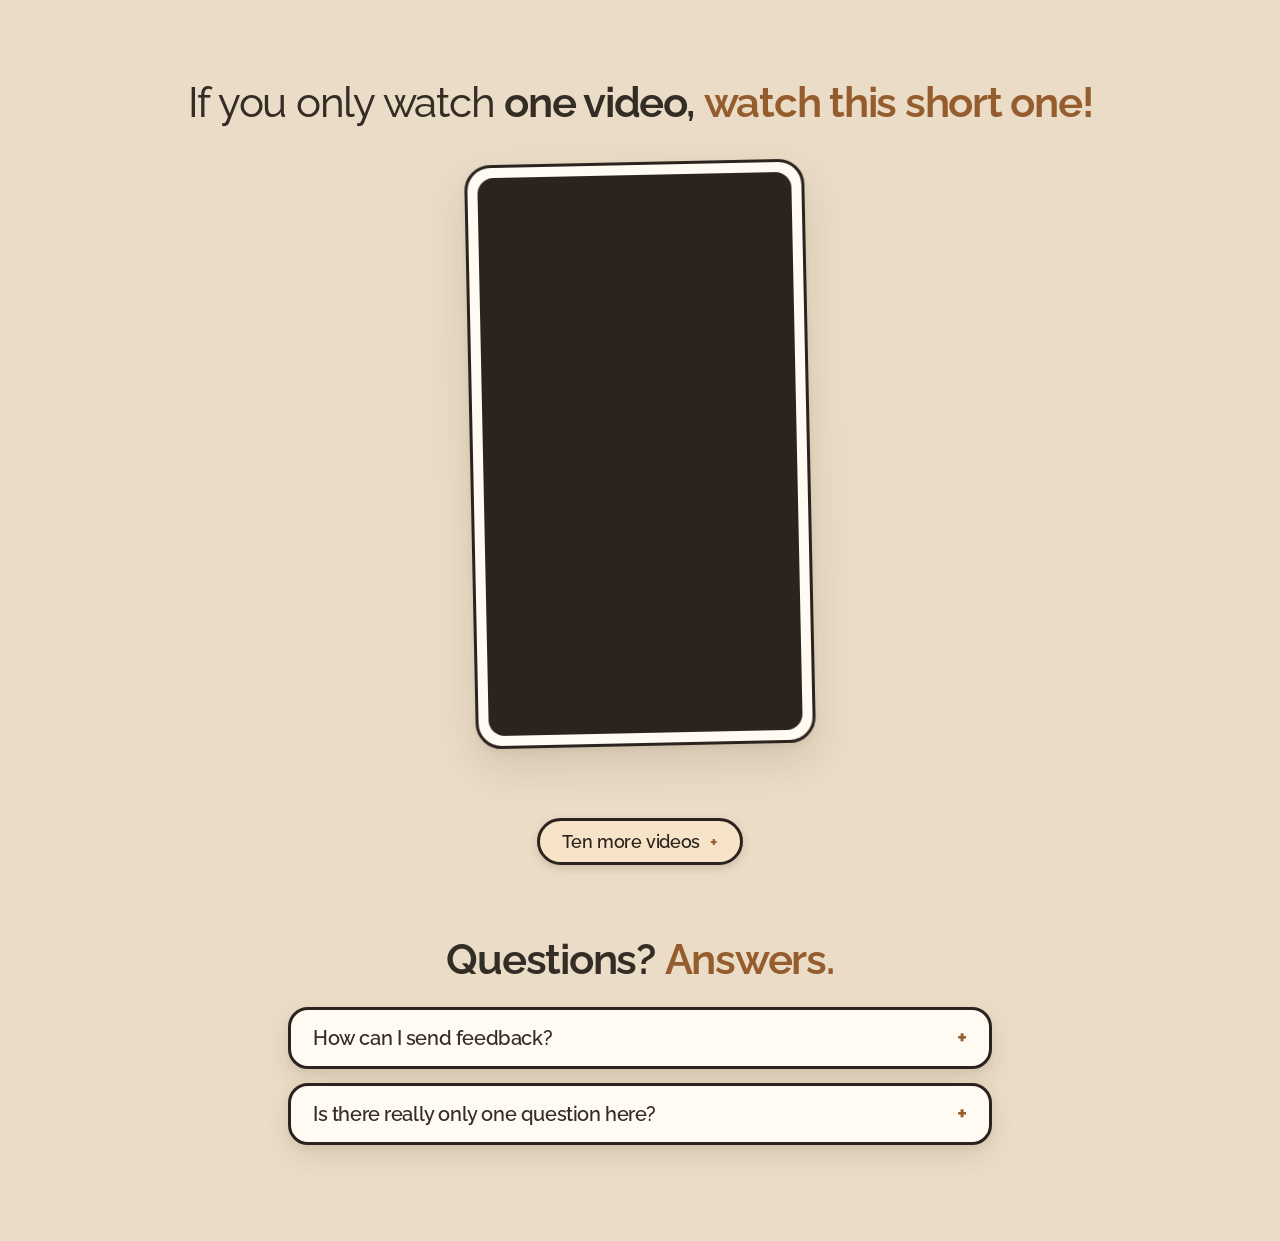
==== commit b845c377: "Fix installer source link to use main branch" ====
--- a/index.html
+++ b/index.html
@@ -433,7 +433,7 @@
         <code>curl -fsSL https://agentsinthecloud.com/install.sh | bash</code>
         <button class="copy" type="button">Copy</button>
       </div>
-      <a class="small" href="https://github.com/lucasmeijer/AgentsInTheCloud/blob/rename-agents-in-the-cloud/scripts/install.sh" target="_blank" rel="noopener">Read the installer first ↗</a>
+      <a class="small" href="https://github.com/lucasmeijer/AgentsInTheCloud/blob/main/scripts/install.sh" target="_blank" rel="noopener">Read the installer first ↗</a>
     </li>
   </ol>
 </section>
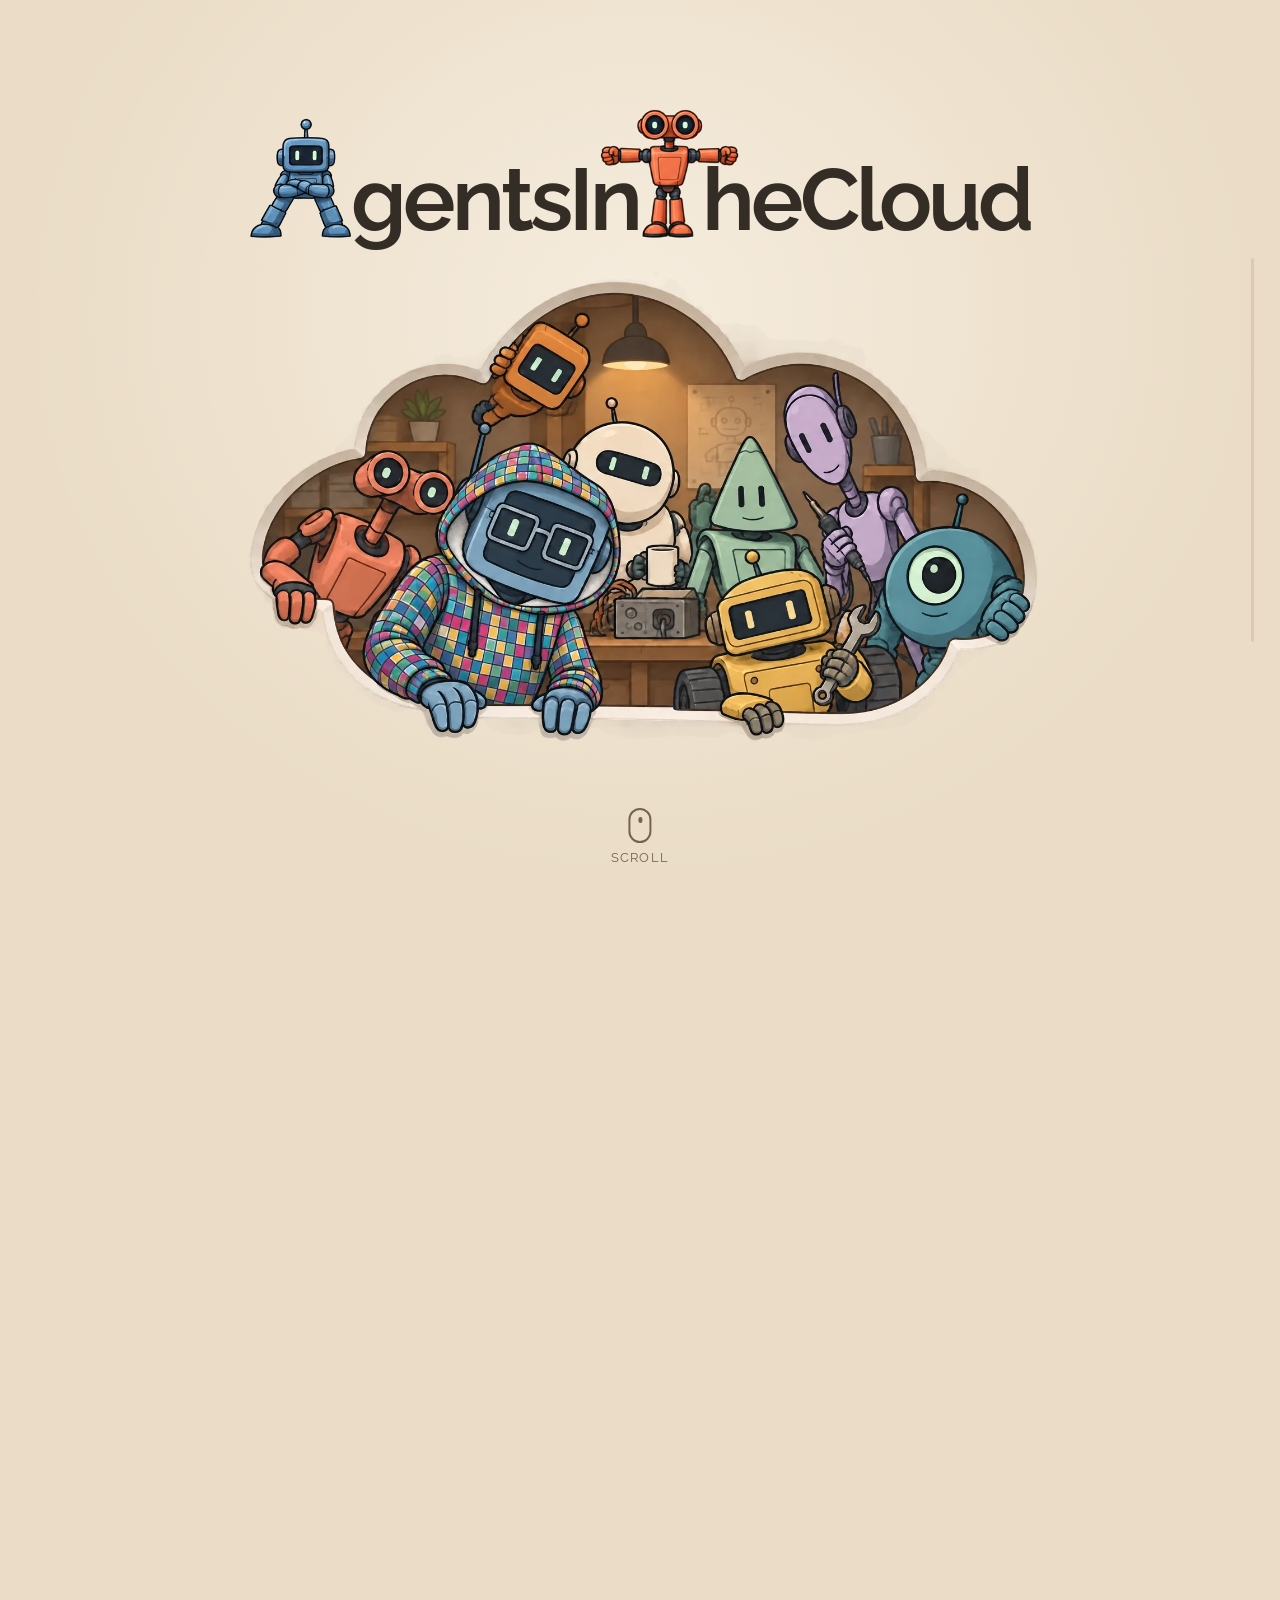
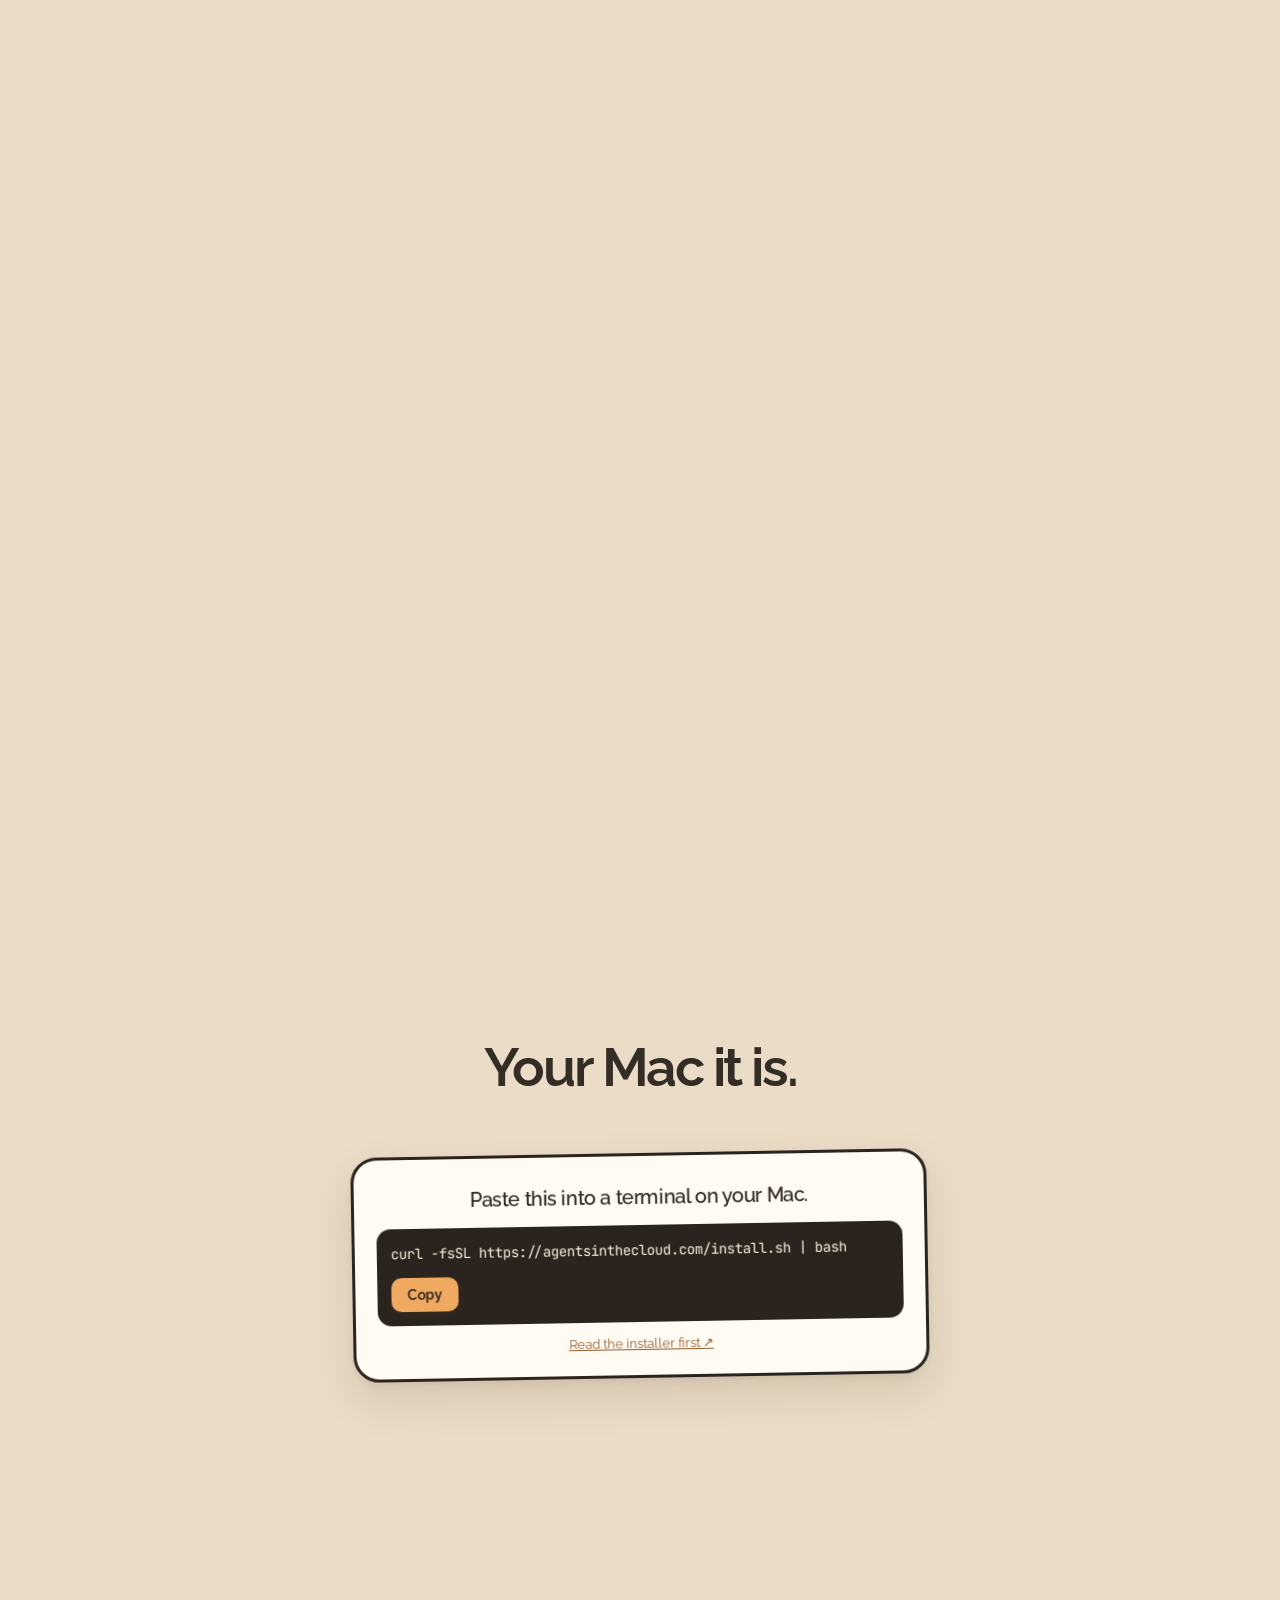
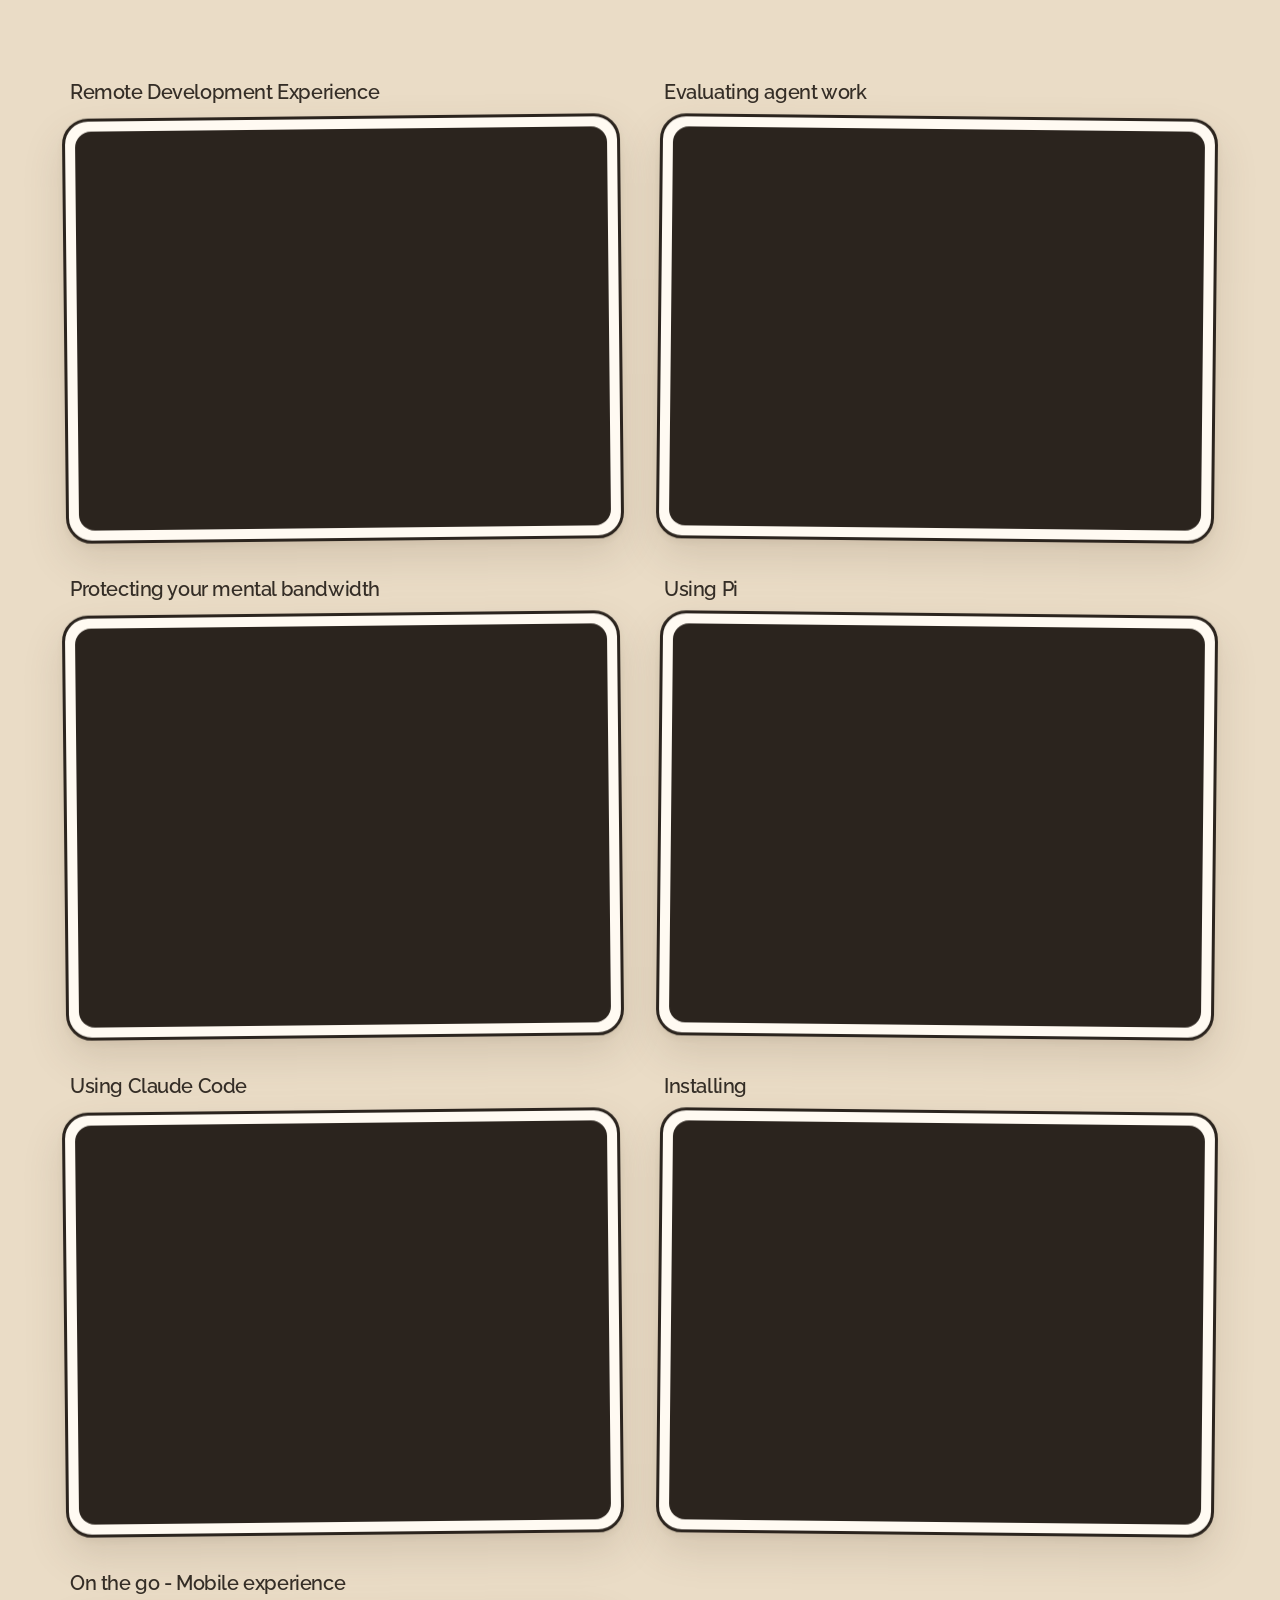
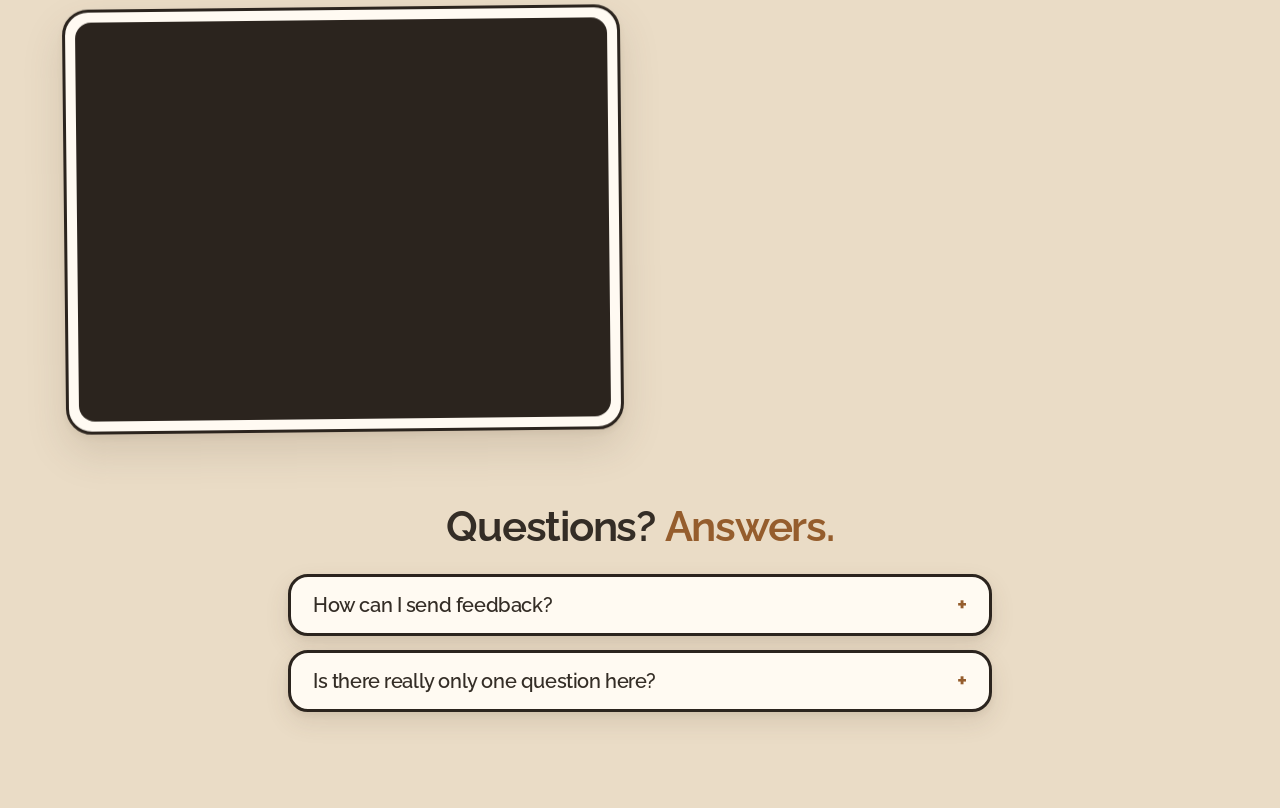
==== commit 5ff3ecea: "Refresh website video gallery" ====
--- a/index.html
+++ b/index.html
@@ -120,25 +120,19 @@
     .learn h2 { margin: 0; font-size: clamp(1.8rem, 3.4vw, 2.6rem); font-weight: 450; letter-spacing: -.03em; line-height: 1.1; text-align: center; text-wrap: balance; }
     .learn h2 .strong, .learn h2 .accent { font-weight: 650; }
     .learn h2 .accent { color: var(--color-accent); }
-    .one-video { display: flex; flex-direction: column; align-items: center; gap: clamp(1.5rem, 4vh, 2.5rem); }
     .frame { background: #fffaf2; border: 3px solid var(--ink); border-radius: 26px; box-shadow: 0 3px 6px #58432f12, 0 18px 40px #58432f26; padding: 10px; }
     .frame .video { border-radius: 16px; overflow: hidden; background: var(--ink); }
     .video iframe { display: block; width: 100%; height: 100%; border: 0; }
-    .one-video .frame { width: min(100%, 340px); transform: rotate(-1.2deg); }
-    .one-video .video { aspect-ratio: 1080 / 1920; }
-    .more { width: min(100%, 72rem); text-align: center; }
-    .more > summary, .faq summary { list-style: none; cursor: pointer; }
-    .more > summary::-webkit-details-marker, .faq summary::-webkit-details-marker { display: none; }
-    .more > summary { display: flex; width: fit-content; margin: 0 auto; align-items: center; gap: 10px; border: 3px solid var(--ink); background: #f6e3c8; color: var(--ink); border-radius: 999px; padding: 10px 22px; font-size: 1.15rem; font-weight: 550; letter-spacing: -.02em; box-shadow: 0 3px 8px #58432f33; transition: transform .18s cubic-bezier(.3, 1.6, .5, 1); }
-    .more > summary:hover { transform: translateY(-3px) rotate(-1.5deg); }
-    .more > summary::after, .faq summary::after { content: "+"; font-weight: 700; color: var(--color-accent); transition: transform .2s; }
-    .more[open] > summary::after, .faq details[open] summary::after { transform: rotate(45deg); }
-    .video-grid { list-style: none; margin: 2.5rem 0 0; padding: 0; width: 100%; display: grid; grid-template-columns: repeat(auto-fill, minmax(min(100%, 26rem), 1fr)); gap: clamp(20px, 3vw, 36px); }
+    .faq summary { list-style: none; cursor: pointer; }
+    .faq summary::-webkit-details-marker { display: none; }
+    .faq summary::after { content: "+"; font-weight: 700; color: var(--color-accent); transition: transform .2s; }
+    .faq details[open] summary::after { transform: rotate(45deg); }
+    .video-grid { list-style: none; margin: 0; padding: 0; width: min(100%, 72rem); display: grid; grid-template-columns: repeat(auto-fill, minmax(min(100%, 26rem), 1fr)); gap: clamp(20px, 3vw, 36px); }
     .video-grid li { display: flex; flex-direction: column; gap: 12px; text-align: left; }
     .video-grid li:nth-child(odd) .frame { transform: rotate(-.6deg); }
     .video-grid li:nth-child(even) .frame { transform: rotate(.6deg); }
     .video-grid h3 { margin: 0 6px; font-size: clamp(1.1rem, 1.6vw, 1.3rem); font-weight: 550; letter-spacing: -.02em; }
-    .video-grid .video { aspect-ratio: 16 / 9; }
+    .video-grid .video { aspect-ratio: 4 / 3; }
     .faq { width: min(100%, 44rem); display: flex; flex-direction: column; gap: 1.5rem; }
     .faq-list { display: grid; gap: 14px; }
     .faq details { background: #fffaf2; border: 3px solid var(--ink); border-radius: 20px; box-shadow: 0 3px 6px #58432f12, 0 10px 24px #58432f1f; }
@@ -439,25 +433,15 @@
 </section>
 
 <section class="learn" id="learn" aria-label="Learn more">
-  <div class="one-video">
-    <h2>If you only watch <span class="strong">one video,</span> <span class="accent">watch this short one!</span></h2>
-    <div class="frame"><div class="video"><iframe src="https://www.tella.tv/video/vid_cmtrgqf7l01fh0agmatvu18vg/embed?b=0&amp;title=0&amp;a=0&amp;loop=0&amp;t=0&amp;muted=0&amp;wt=1&amp;o=1" title="AgentsInTheCloud in under a minute" loading="lazy" allow="autoplay; fullscreen" allowfullscreen></iframe></div></div>
-  </div>
-  <details class="more">
-    <summary>Ten more videos</summary>
-    <ul class="video-grid">
-      <li><h3>Remote development experience</h3><div class="frame"><div class="video"><iframe src="https://www.tella.tv/video/vid_cmtmxa27u00bg0agm0c3bd8sg/embed?b=0&amp;title=0&amp;a=0&amp;loop=0&amp;t=0&amp;muted=0&amp;wt=1&amp;o=1" title="Remote development experience" loading="lazy" allow="autoplay; fullscreen" allowfullscreen></iframe></div></div></li>
-      <li><h3>Evaluating agent work</h3><div class="frame"><div class="video"><iframe src="https://www.tella.tv/video/vid_cmtmwk9k9014l0agm0lhybqop/embed?b=0&amp;title=0&amp;a=0&amp;loop=0&amp;t=0&amp;muted=0&amp;wt=1&amp;o=1" title="Evaluating agent work" loading="lazy" allow="autoplay; fullscreen" allowfullscreen></iframe></div></div></li>
-      <li><h3>Fire &amp; forget for mental bandwidth</h3><div class="frame"><div class="video"><iframe src="https://www.tella.tv/video/vid_cmtmzsz8a000g0agm91cw4c07/embed?b=0&amp;title=0&amp;a=0&amp;loop=0&amp;t=0&amp;muted=0&amp;wt=1&amp;o=1" title="Fire &amp; forget for mental bandwidth" loading="lazy" allow="autoplay; fullscreen" allowfullscreen></iframe></div></div></li>
-      <li><h3>On my phone?</h3><div class="frame"><div class="video"><iframe src="https://www.tella.tv/video/vid_cmtn3k1e000sv09gmerlba9rl/embed?b=0&amp;title=0&amp;a=0&amp;loop=0&amp;t=0&amp;muted=0&amp;wt=1&amp;o=1" title="On my phone?" loading="lazy" allow="autoplay; fullscreen" allowfullscreen></iframe></div></div></li>
-      <li><h3>Mini quality of life features</h3><div class="frame"><div class="video"><iframe src="https://www.tella.tv/video/vid_cmtn2ej0a019209gm2ds97gin/embed?b=0&amp;title=0&amp;a=0&amp;loop=0&amp;t=0&amp;muted=0&amp;wt=1&amp;o=1" title="Mini quality of life features" loading="lazy" allow="autoplay; fullscreen" allowfullscreen></iframe></div></div></li>
-      <li><h3>Secrets</h3><div class="frame"><div class="video"><iframe src="https://www.tella.tv/video/vid_cmtn16hh401gg0agm2k3z59br/embed?b=0&amp;title=0&amp;a=0&amp;loop=0&amp;t=0&amp;muted=0&amp;wt=1&amp;o=1" title="Secrets" loading="lazy" allow="autoplay; fullscreen" allowfullscreen></iframe></div></div></li>
-      <li><h3>Are cloud agents a good idea for me?</h3><div class="frame"><div class="video"><iframe src="https://www.tella.tv/video/vid_cmtmuv6vb000s0bgmfkq1aw6h/embed?b=0&amp;title=0&amp;a=0&amp;loop=0&amp;t=0&amp;muted=0&amp;wt=1&amp;o=1" title="Are cloud agents a good idea for me?" loading="lazy" allow="autoplay; fullscreen" allowfullscreen></iframe></div></div></li>
-      <li><h3>Installing AgentsInTheCloud</h3><div class="frame"><div class="video"><iframe src="https://www.tella.tv/video/vid_cmtn2t2ic00g80agm1wce4yvs/embed?b=0&amp;title=0&amp;a=0&amp;loop=0&amp;t=0&amp;muted=0&amp;wt=1&amp;o=1" title="Installing AgentsInTheCloud" loading="lazy" allow="autoplay; fullscreen" allowfullscreen></iframe></div></div></li>
-      <li><h3>Remote development experience</h3><div class="frame"><div class="video"><iframe src="https://www.tella.tv/video/vid_cmtmxa27u00bg0agm0c3bd8sg/embed?b=0&amp;title=0&amp;a=0&amp;loop=0&amp;t=0&amp;muted=0&amp;wt=1&amp;o=1" title="Remote development experience" loading="lazy" allow="autoplay; fullscreen" allowfullscreen></iframe></div></div></li>
-      <li><h3>Evaluating agent work</h3><div class="frame"><div class="video"><iframe src="https://www.tella.tv/video/vid_cmtmwk9k9014l0agm0lhybqop/embed?b=0&amp;title=0&amp;a=0&amp;loop=0&amp;t=0&amp;muted=0&amp;wt=1&amp;o=1" title="Evaluating agent work" loading="lazy" allow="autoplay; fullscreen" allowfullscreen></iframe></div></div></li>
-    </ul>
-  </details>
+  <ul class="video-grid">
+      <li><h3>Remote Development Experience</h3><div class="frame"><div class="video"><iframe src="https://www.tella.tv/video/vid_cmuyfaf8w002305mlbceb656j/embed?b=0&amp;title=0&amp;a=0&amp;loop=0&amp;t=0&amp;muted=0&amp;wt=1&amp;o=1" title="Remote Development Experience" allow="autoplay; fullscreen" allowfullscreen></iframe></div></div></li>
+      <li><h3>Evaluating agent work</h3><div class="frame"><div class="video"><iframe src="https://www.tella.tv/video/vid_cmuzbsejo003606p1emj1hu2o/embed?b=0&amp;title=0&amp;a=0&amp;loop=0&amp;t=0&amp;muted=0&amp;wt=1&amp;o=1" title="Evaluating agent work" allow="autoplay; fullscreen" allowfullscreen></iframe></div></div></li>
+      <li><h3>Protecting your mental bandwidth</h3><div class="frame"><div class="video"><iframe src="https://www.tella.tv/video/vid_cmuzcdso900fr06ny07f333y5/embed?b=0&amp;title=0&amp;a=0&amp;loop=0&amp;t=0&amp;muted=0&amp;wt=1&amp;o=1" title="Protecting your mental bandwidth" allow="autoplay; fullscreen" allowfullscreen></iframe></div></div></li>
+      <li><h3>Using Pi</h3><div class="frame"><div class="video"><iframe src="https://www.tella.tv/video/vid_cmuzapl9m007k05pf3k3z4jeq/embed?b=0&amp;title=0&amp;a=0&amp;loop=0&amp;t=0&amp;muted=0&amp;wt=1&amp;o=1" title="Using Pi with AgentsInTheCloud" allow="autoplay; fullscreen" allowfullscreen></iframe></div></div></li>
+      <li><h3>Using Claude Code</h3><div class="frame"><div class="video"><iframe src="https://www.tella.tv/video/vid_cmuza0jel00x006qk8q2g4exq/embed?b=0&amp;title=0&amp;a=0&amp;loop=0&amp;t=0&amp;muted=0&amp;wt=1&amp;o=1" title="Using Claude Code with AgentsInTheCloud" allow="autoplay; fullscreen" allowfullscreen></iframe></div></div></li>
+      <li><h3>Installing</h3><div class="frame"><div class="video"><iframe src="https://www.tella.tv/video/vid_cmuzd6fcq005x06lbgfarhhcj/embed?b=0&amp;title=0&amp;a=0&amp;loop=0&amp;t=0&amp;muted=0&amp;wt=1&amp;o=1" title="Installing" allow="autoplay; fullscreen" allowfullscreen></iframe></div></div></li>
+      <li><h3>On the go - Mobile experience</h3><div class="frame"><div class="video"><iframe src="https://www.tella.tv/video/vid_cmuzhgeij001z05qwgmal7gq9/embed?b=0&amp;title=0&amp;a=0&amp;loop=0&amp;t=0&amp;muted=0&amp;wt=1&amp;o=1" title="On the go - Mobile experience" allow="autoplay; fullscreen" allowfullscreen></iframe></div></div></li>
+  </ul>
   <div class="faq">
     <h2><span class="strong">Questions?</span> <span class="accent">Answers.</span></h2>
     <div class="faq-list">
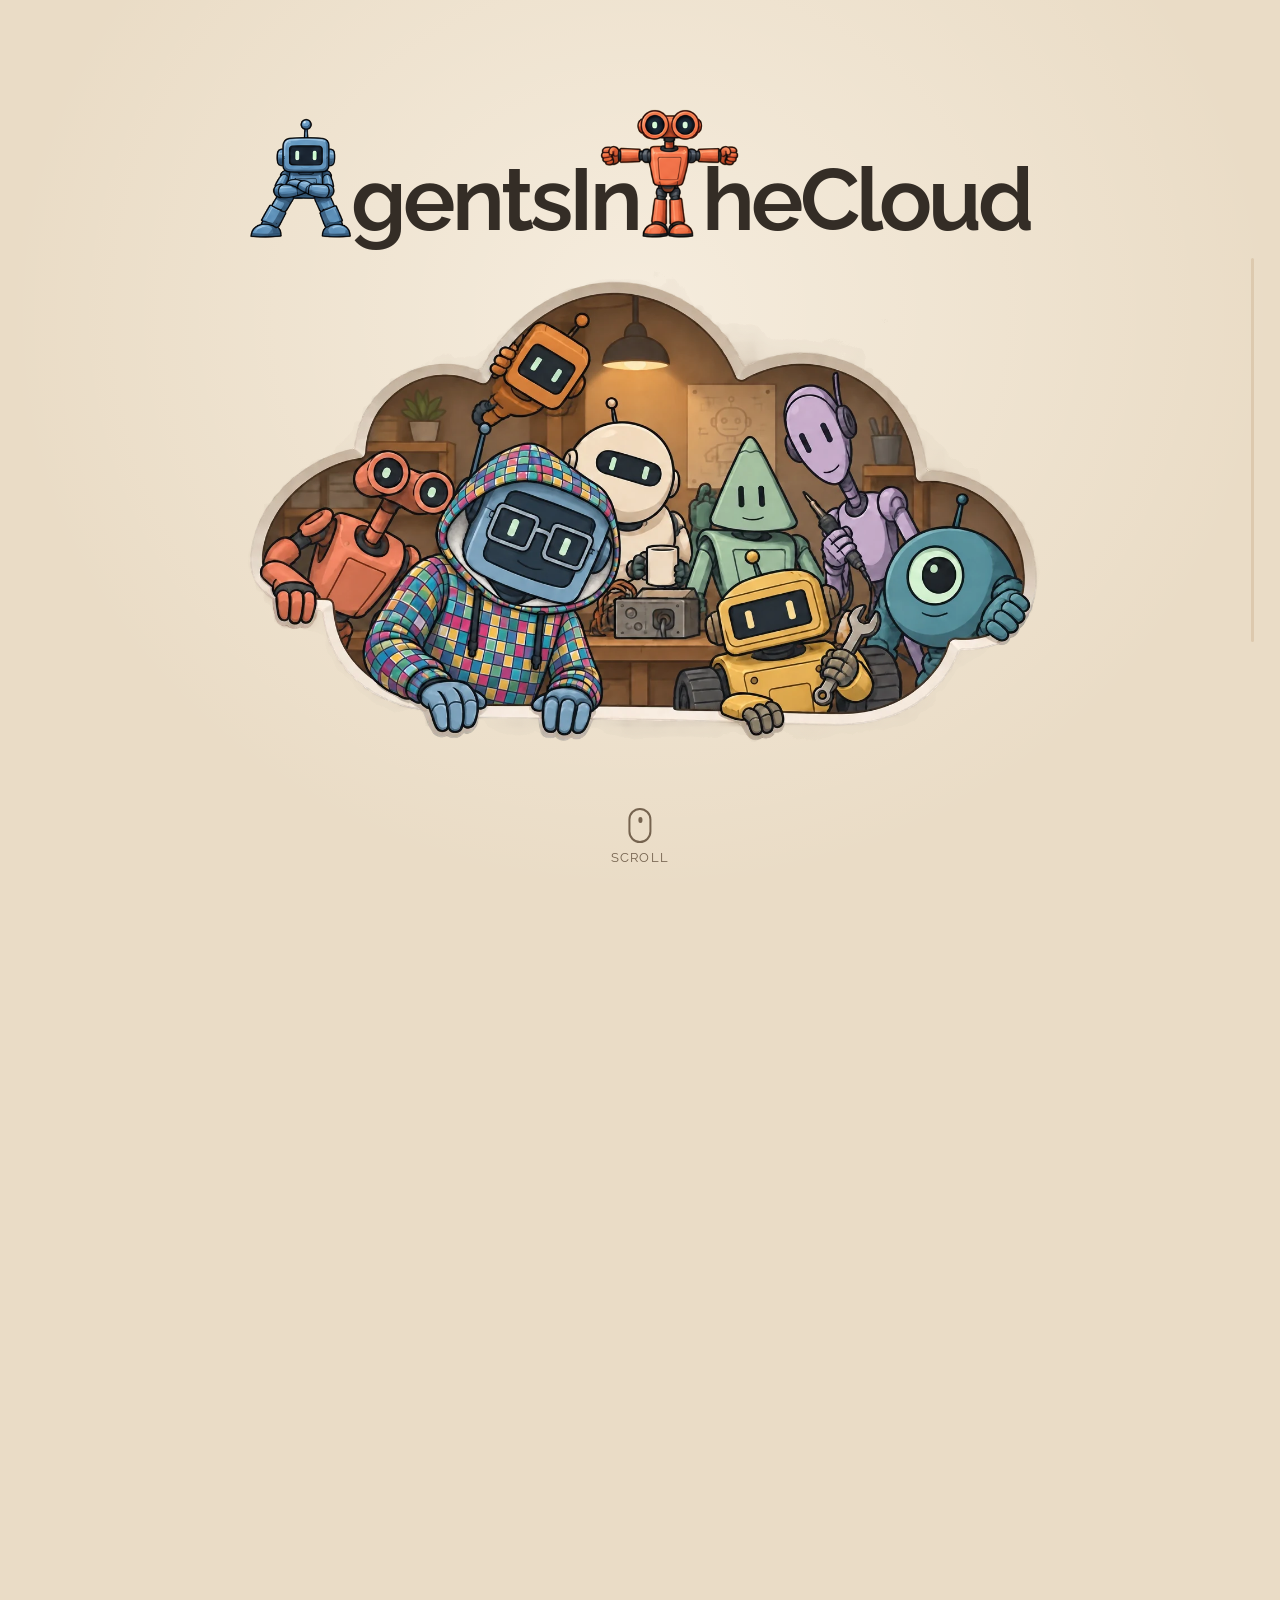
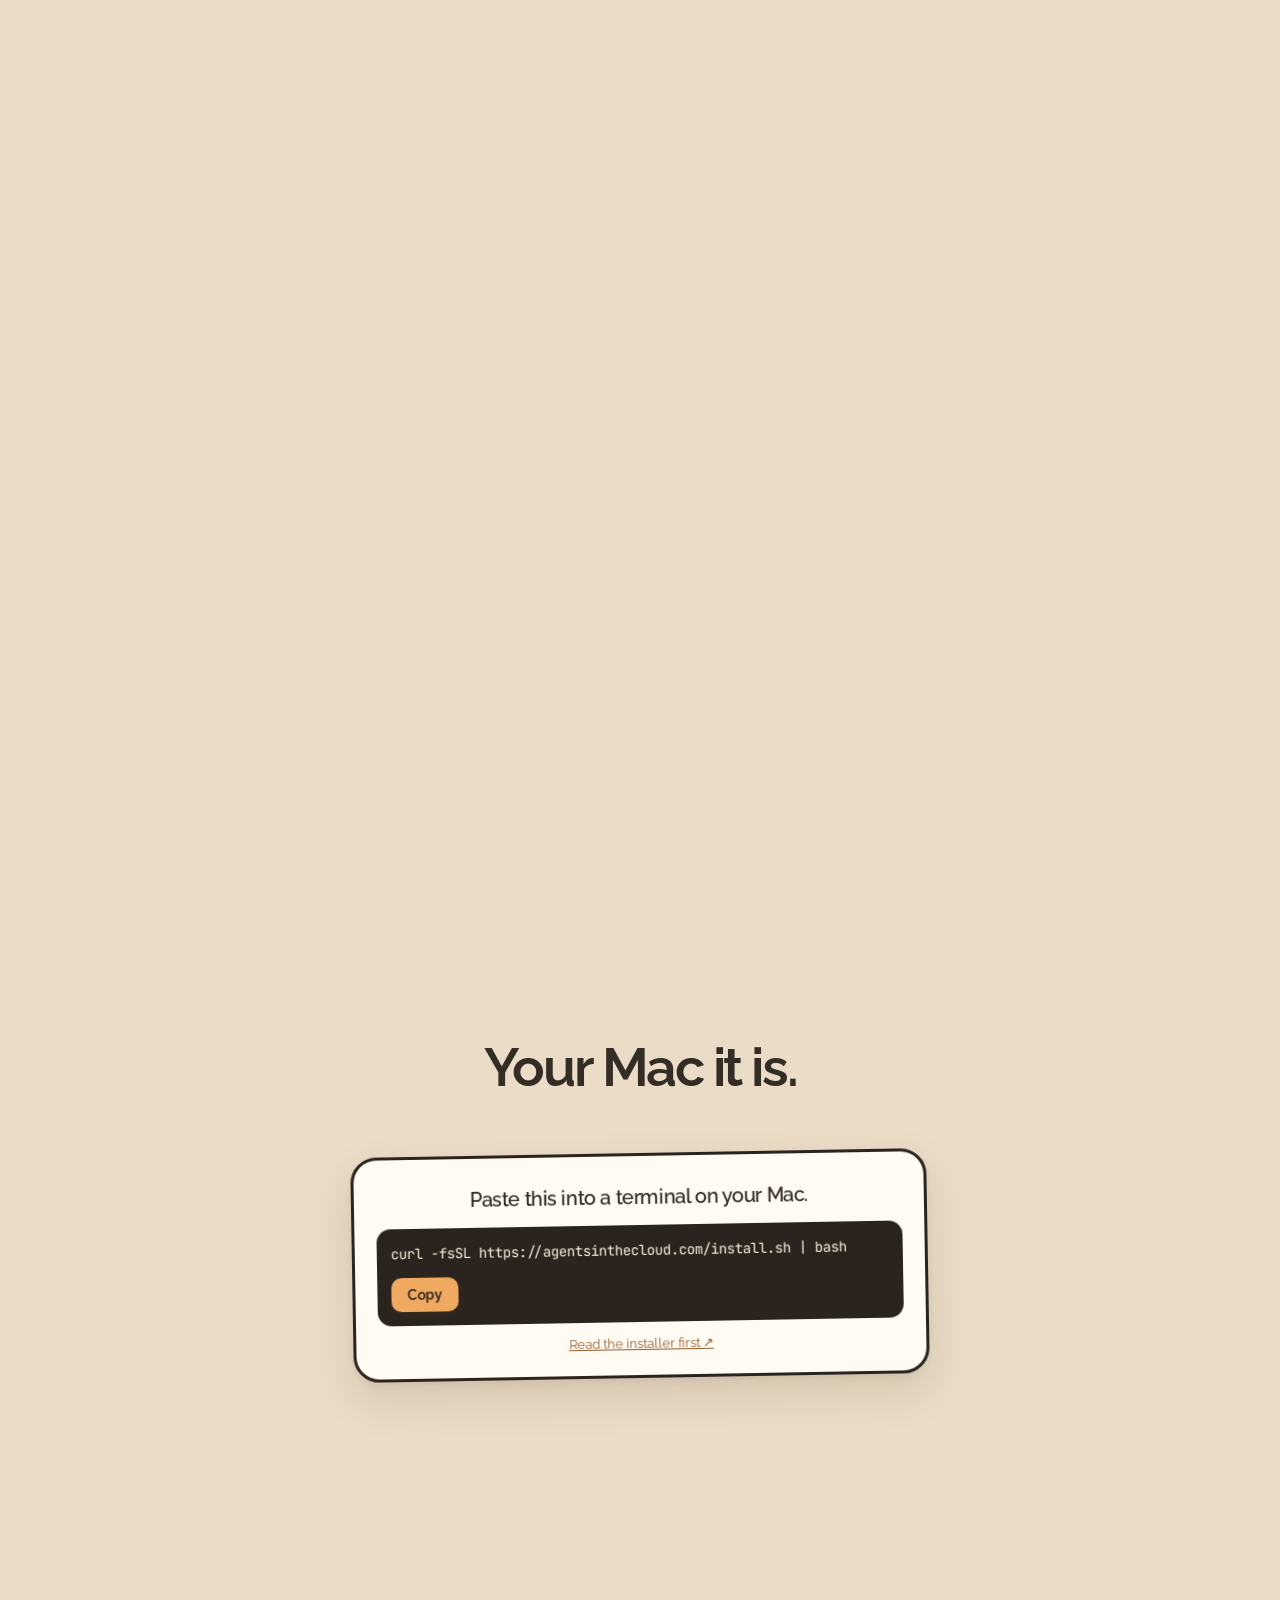
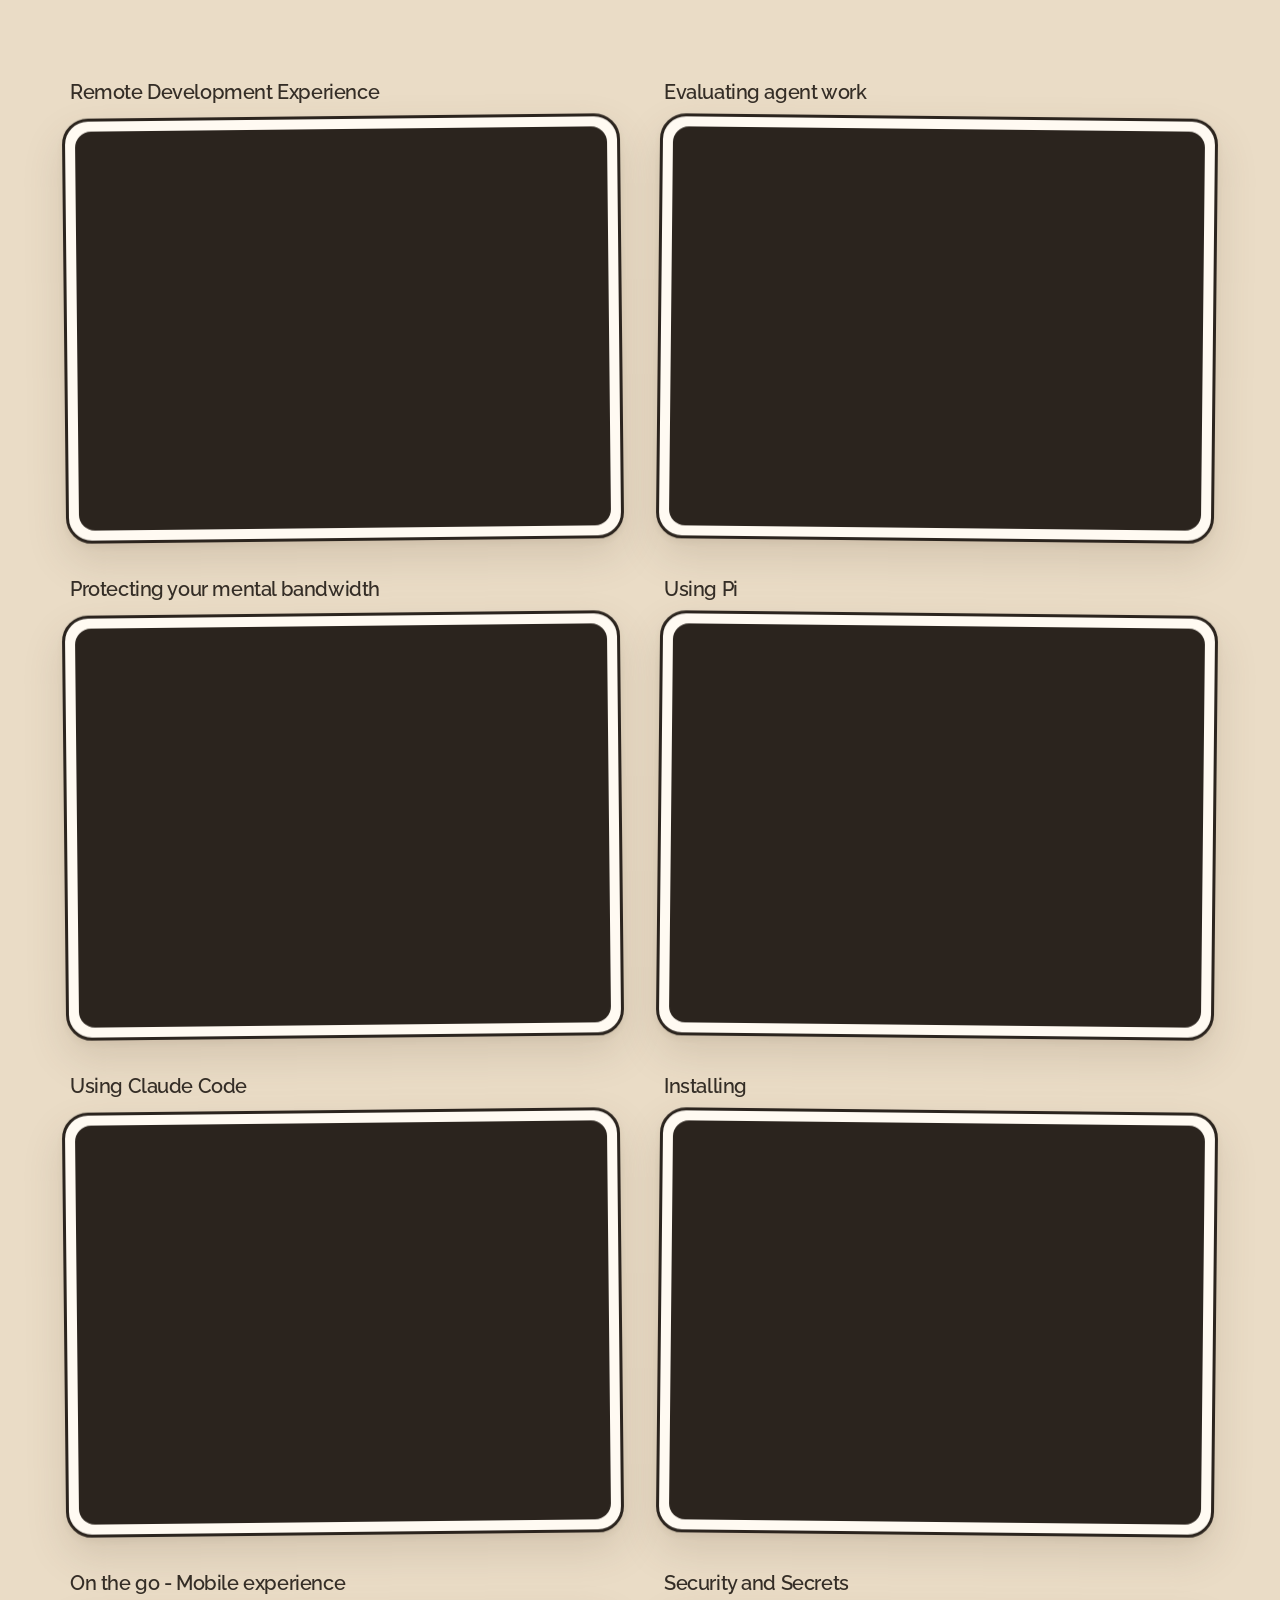
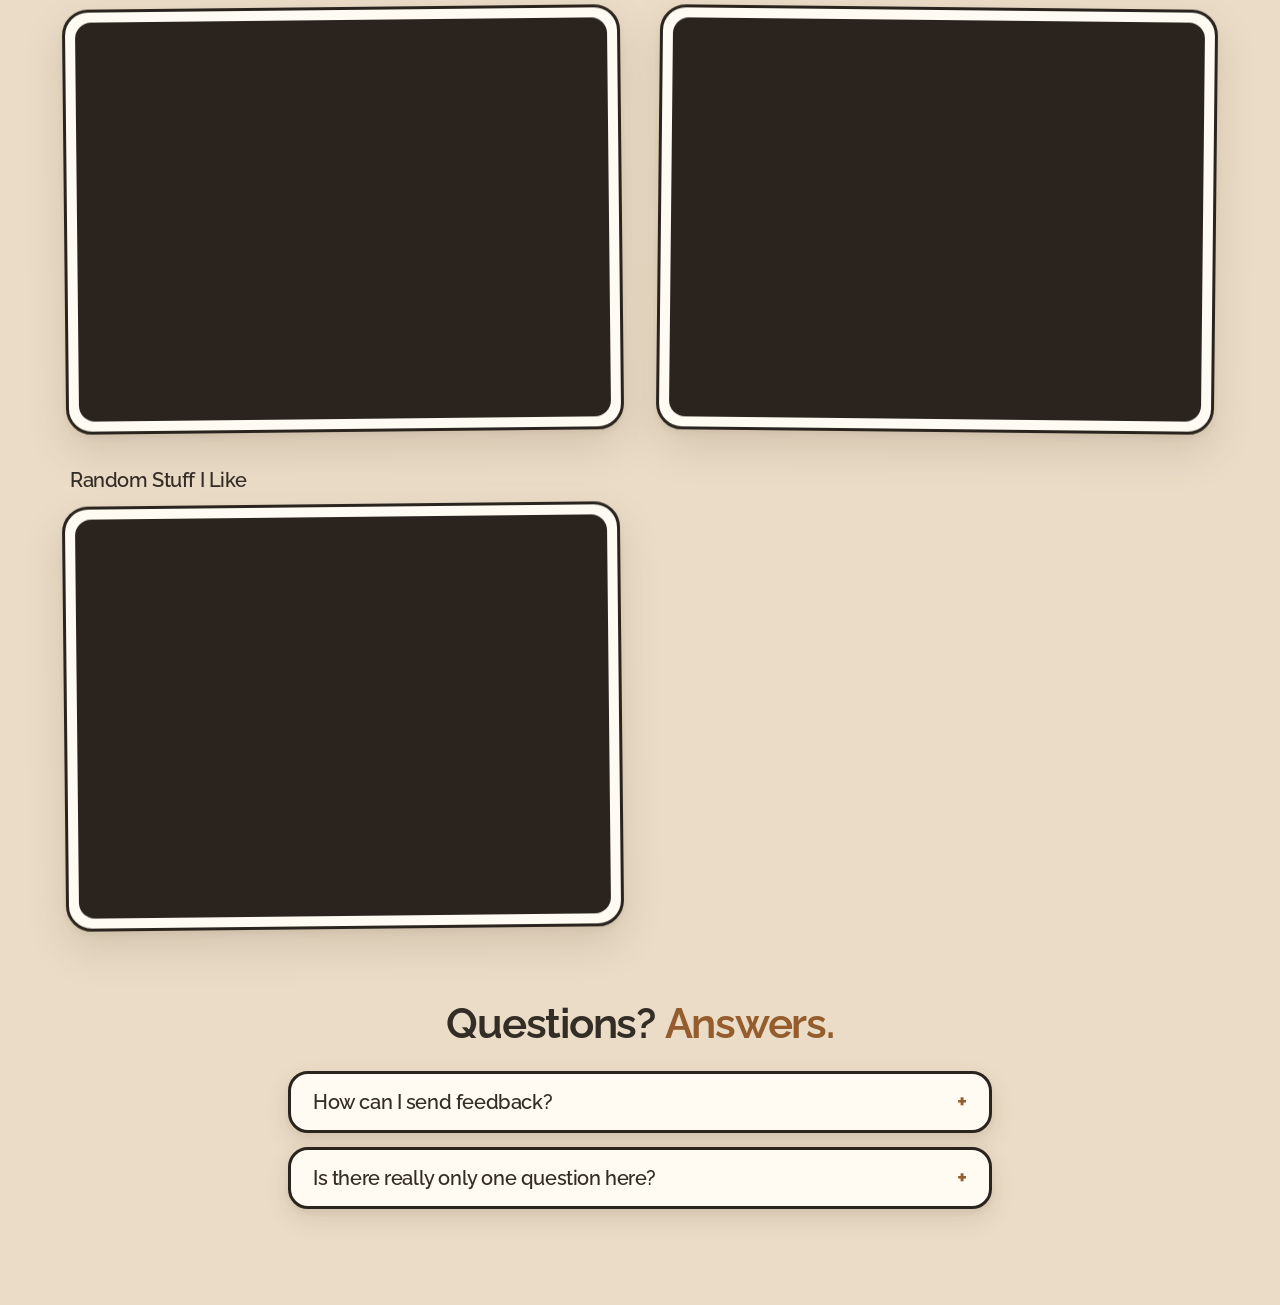
==== commit d4901238: "Add security and feature videos" ====
--- a/index.html
+++ b/index.html
@@ -441,6 +441,8 @@
       <li><h3>Using Claude Code</h3><div class="frame"><div class="video"><iframe src="https://www.tella.tv/video/vid_cmuza0jel00x006qk8q2g4exq/embed?b=0&amp;title=0&amp;a=0&amp;loop=0&amp;t=0&amp;muted=0&amp;wt=1&amp;o=1" title="Using Claude Code with AgentsInTheCloud" allow="autoplay; fullscreen" allowfullscreen></iframe></div></div></li>
       <li><h3>Installing</h3><div class="frame"><div class="video"><iframe src="https://www.tella.tv/video/vid_cmuzd6fcq005x06lbgfarhhcj/embed?b=0&amp;title=0&amp;a=0&amp;loop=0&amp;t=0&amp;muted=0&amp;wt=1&amp;o=1" title="Installing" allow="autoplay; fullscreen" allowfullscreen></iframe></div></div></li>
       <li><h3>On the go - Mobile experience</h3><div class="frame"><div class="video"><iframe src="https://www.tella.tv/video/vid_cmuzhgeij001z05qwgmal7gq9/embed?b=0&amp;title=0&amp;a=0&amp;loop=0&amp;t=0&amp;muted=0&amp;wt=1&amp;o=1" title="On the go - Mobile experience" allow="autoplay; fullscreen" allowfullscreen></iframe></div></div></li>
+      <li><h3>Security and Secrets</h3><div class="frame"><div class="video"><iframe src="https://www.tella.tv/video/vid_cmuzl22f8001f06s11glabo62/embed?b=0&amp;title=0&amp;a=0&amp;loop=0&amp;t=0&amp;muted=0&amp;wt=1&amp;o=1" title="Security and Secrets" allow="autoplay; fullscreen" allowfullscreen></iframe></div></div></li>
+      <li><h3>Random Stuff I Like</h3><div class="frame"><div class="video"><iframe src="https://www.tella.tv/video/vid_cmuzkj98v009c06l6hqeuebgs/embed?b=0&amp;title=0&amp;a=0&amp;loop=0&amp;t=0&amp;muted=0&amp;wt=1&amp;o=1" title="Random Stuff I Like" allow="autoplay; fullscreen" allowfullscreen></iframe></div></div></li>
   </ul>
   <div class="faq">
     <h2><span class="strong">Questions?</span> <span class="accent">Answers.</span></h2>
